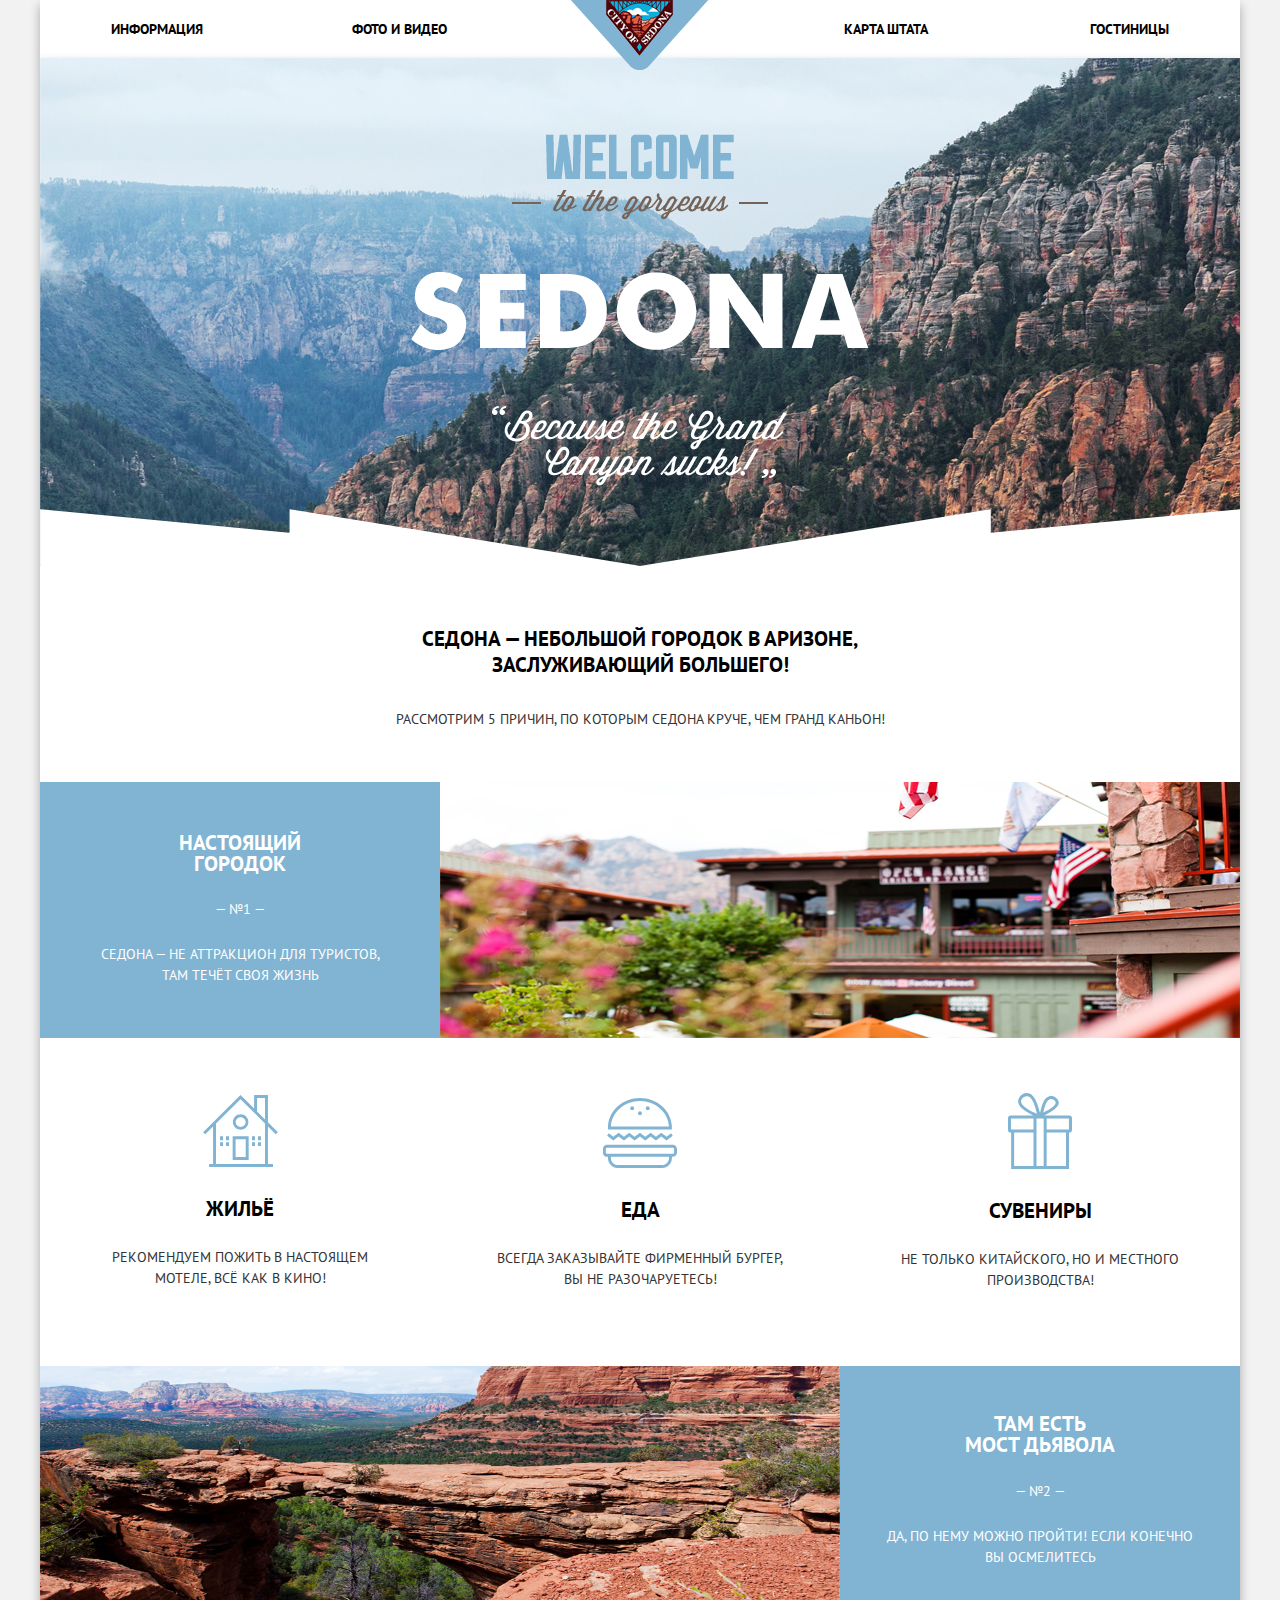
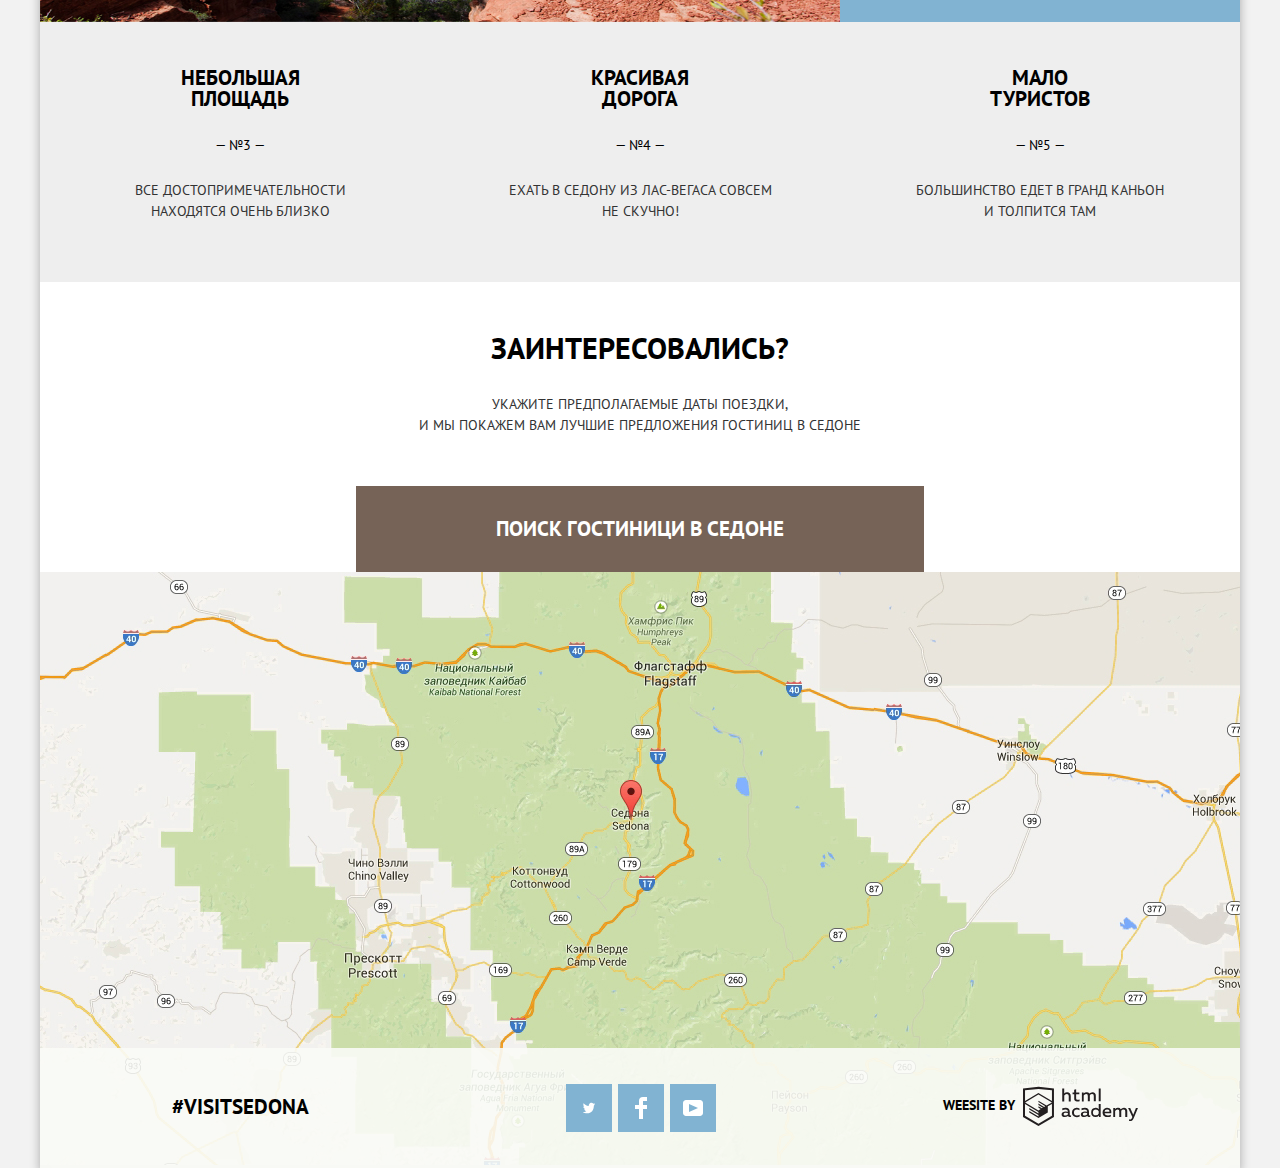
==== index.html @ 48f67fe4 "финал" ====
<!DOCTYPE html>
<html lang="ru">
  <head>
    <meta charset="utf-8">
    <title>HTML Academy: Седона</title>
    <link href="https://fonts.googleapis.com/css?family=PT+Sans:400,700&amp;subset=cyrillic" rel="stylesheet">
    <link href="css/normalize.css" rel="stylesheet">
    <link rel="stylesheet" href="css/style.css">
  </head>
  <body>
    <header class="wrapper">
      <div class="header-logo"><a href="#" aria-label="Sedona"><img src="img/header-logo.png" width="138" height="70" alt="Логотип"></a>
      </div>
      <nav class="main-navigation">
        <ul class="site-navigation">
          <li class="site-navigation-info"><a href="#" aria-label="Информация">Информация</a>
          </li>
          <li class="site-navigation-foto"><a href="#" aria-label="Фото и видео">Фото и видео</a>
          </li>
          <li class="site-navigation-map"><a href="#" aria-label="Карта штата">Карта штата</a>
          </li>
          <li class="site-navigation-hotels"><a href="hotels.html" aria-label="Гостиницы">Гостиницы</a>
           </li> 
        </ul>
      </nav>
    </header>
    <main class="wrapper">
      <div class="caption-main">
        <div class="main-header-logo"> 
          <img src="img/welcom-sedona.png" width="458" height="352" alt="Welcom to the gorgeous Sedona">
        </div>
      </div>
      <div class="advantage-header">
          <div class="advantage-header-title">
            <h1>Седона — небольшой городок в Аризоне,
                заслуживающий большего!</h1>
            <p >Рассмотрим 5 причин, по которым Седона круче, чем гранд каньон!</p>
          </div>
        </div>
     <section class="advantage">
       <h2 class="visually-hidden">Преимущества</h2>
       <ul class="advantage-list">
          <li class="advantage-item">
            <div class="advantage-first-item">
              <h3>Настоящий<br>городок</h3>
                <div class="advantage-number">— №1 —</div>
                <p>Седона — не аттракцион для туристов,<br> там течёт своя жизнь</p>
                </div>
                <div class="advantage-picture">
                <img src="img/city.jpg" width="800" height="401" alt="Городок">
               </div>
           </li>
           <li class="advantage-item">
            <div class="advantage-home">
              <img src="img/icon-1.svg" width="75" height="72" alt="Жильё">
              <h3>Жильё</h3>
              <p>Рекомендуем пожить в настоящем<br> мотеле,
               всё как в кино!</p>
             </div>
            <div class="advantage-food">
              <img src="img/icon-3.svg" width="74" height="70" alt="Еда">
              <h3>Еда</h3>
               <p>Всегда заказывайте фирменный бургер,<br> вы не разочаруетесь!</p>
            </div>
            <div class="advantage-suvinirs">
              <img class="suvinir" src="img/icon-2.svg" width="64" height="76" alt="Сувениры">
              <h3>Сувениры</h3>
              <p>Не только китайского, но и местного<br> производства!</p>
             </div>
          </li>
          <li class="advantage-item">
                <div class="advantage-picture">
                <img src="img/canyon.jpg" width="800" height="400" alt="Kаньон">
               </div>
                <div class="advantage-third-item">
                <h3>Там есть<br> мост дьявола</h3>
                <div class="advantage-number">— №2 — </div><p>Да, по нему можно пройти! Если конечно<br> вы осмелитесь</p>
                </div>
          </li>
          <li class="advantage-item">
               <div class="advantage-fourth-item">
               <h3>Небольшая<br> площадь</h3>
               <div class="advantage-number">— №3 —</div>
              <p>Все достопримечательности<br> находятся очень близко</p>
               </div>
              <div class="advantage-fourth-item">
              <h3>Красивая<br> дорога</h3>
              <div class="advantage-number">— №4 —</div><p>Ехать в Седону из Лас-Вегаса совсем<br> не скучно!</p>
               </div>
               <div class="advantage-fourth-item">
              <h3>Мало<br> туристов</h3>
              <div class="advantage-number">— №5 —</div><p> Большинство едет в гранд каньон<br> и толпится там</p>
              </div>
          </li>
          </ul>
         </section>
          <section class="search">
            <div class="search-title">
              <h2>Заинтересовались?</h2>
              <p>Укажите предполагаемые даты поездки,<br> 
             и мы покажем вам лучшие  предложения гостиниц в седоне</p>
           </div>
           <div class="parent">
          <button type="button" class="btn-search" aria-label="Поиск">Поиск гостиници в седоне</button>
          <div class="search-modal">
            <form class="search-form" action="https://echo.htmlacademy.ru" method="post">
              <div class="search-form-data1">
                <label for="from">Дата заезда:</label>
                 <div class="search-form-row">
                   <input  type="text" id="from" value="24 апреля 2017">
                     <button type="button" class="search-form-calendar" aria-label="Календарь"><svg xmlns="http://www.w3.org/2000/svg" width="21" height="22" viewBox="0 0 21 22"><path d="M19.251 2.025h-2.845V.648c0-.381-.294-.689-.656-.689-.363 0-.656.308-.656.689v1.377h-3.938V.648c0-.381-.294-.689-.655-.689-.363 0-.657.308-.657.689v1.377H5.906V.648c0-.381-.294-.689-.656-.689-.363 0-.657.308-.657.689v1.377H1.75C.784 2.025 0 2.847 0 3.862v16.302C0 21.179.784 22 1.75 22h17.501c.966 0 1.749-.821 1.749-1.836V3.862c0-1.015-.783-1.837-1.749-1.837zm.437 18.139a.448.448 0 0 1-.437.459H1.75a.45.45 0 0 1-.438-.459V3.862a.45.45 0 0 1 .438-.459h2.844v1.378c0 .381.294.689.657.689.362 0 .656-.308.656-.689V3.403h3.938v1.378c0 .381.294.689.657.689.361 0 .655-.308.655-.689V3.403h3.938v1.378c0 .381.293.689.656.689.362 0 .656-.308.656-.689V3.403h2.845c.241 0 .437.206.437.459v16.302z"/><path d="M4.594 8.225h2.625v2.066H4.594zM4.594 11.668h2.625v2.067H4.594zM4.594 15.112h2.625v2.066H4.594zM9.188 15.112h2.625v2.066H9.188zM9.188 11.668h2.625v2.067H9.188zM9.188 8.225h2.625v2.066H9.188zM13.781 15.112h2.625v2.066h-2.625zM13.781 11.668h2.625v2.067h-2.625zM13.781 8.225h2.625v2.066h-2.625z"/></svg>
                     </button>
                   </div>
                 </div>
              <div class="search-form-data2">
                <label class="search-form-label" for="to">Дата выезда:</label>
                  <div class="search-form-row">
                    <input  type="text" id="to" value="4 июля 2017">
                      <button type="button" class="search-form-calendar" aria-label="Календарь"><svg xmlns="http://www.w3.org/2000/svg" width="21" height="22" viewBox="0 0 21 22"><path d="M19.251 2.025h-2.845V.648c0-.381-.294-.689-.656-.689-.363 0-.656.308-.656.689v1.377h-3.938V.648c0-.381-.294-.689-.655-.689-.363 0-.657.308-.657.689v1.377H5.906V.648c0-.381-.294-.689-.656-.689-.363 0-.657.308-.657.689v1.377H1.75C.784 2.025 0 2.847 0 3.862v16.302C0 21.179.784 22 1.75 22h17.501c.966 0 1.749-.821 1.749-1.836V3.862c0-1.015-.783-1.837-1.749-1.837zm.437 18.139a.448.448 0 0 1-.437.459H1.75a.45.45 0 0 1-.438-.459V3.862a.45.45 0 0 1 .438-.459h2.844v1.378c0 .381.294.689.657.689.362 0 .656-.308.656-.689V3.403h3.938v1.378c0 .381.294.689.657.689.361 0 .655-.308.655-.689V3.403h3.938v1.378c0 .381.293.689.656.689.362 0 .656-.308.656-.689V3.403h2.845c.241 0 .437.206.437.459v16.302z"/><path d="M4.594 8.225h2.625v2.066H4.594zM4.594 11.668h2.625v2.067H4.594zM4.594 15.112h2.625v2.066H4.594zM9.188 15.112h2.625v2.066H9.188zM9.188 11.668h2.625v2.067H9.188zM9.188 8.225h2.625v2.066H9.188zM13.781 15.112h2.625v2.066h-2.625zM13.781 11.668h2.625v2.067h-2.625zM13.781 8.225h2.625v2.066h-2.625z"/></svg>
                      </button>
                  </div>
                </div>
                <div class="search-form-number">
                  <p class="number-abults">
                  <label class="search-form-label" for="number1">Взрослые:</label>
                  <button type="button" class="btn-minus" aria-label="Уменьшить количество взрослых"></button>
                  <input class="search-form-field" type="text" id="number1" value="2">
                  <button type="button" class="btn-plus" aria-label="Увеличить количество взрослых"></button>
                </p>
                <p class="number-children">
                <label class="search-form-label" for="number2">Дети:</label>
                <button type="button" class="btn-minus" aria-label="Уменьшить количество детей"></button>
                <input class="search-form-field" type="text" id="number2" value="0">
                <button type="button" class="btn-plus" aria-label="Увеличить количество детей">
                  
                </button>
                </p>
               </div>
             <button class="find-btn" type="submit" aria-label="Найти гостиницы">Найти</button>
           </form>
         </div>
       </div>
      </section>
     <section class="map">
        <img src="img/map.jpg" width="1200" height="593" alt="Карта">
        <iframe src="https://www.google.com/maps/embed?pb=!1m18!1m12!1m3!1d52385.13565775654!2d-111.83015784957495!3d34.854443815260964!2m3!1f0!2f0!3f0!3m2!1i1024!2i768!4f13.1!3m3!1m2!1s0x872da132f942b00d%3A0x5548c523fa6c8efd!2z0KHQtdC00L7QvdCwLCDQkNGA0LjQt9C-0L3QsCA4NjMzNiwg0KHQqNCQ!5e0!3m2!1sru!2sru!4v1530601328470" width="1200" height="593" frameborder="0" style="border:0" allowfullscreen></iframe>
      </section>
    </main>
    <footer class="wrapper">
        <div class="main-footer">
          <h3>#Visitsedona</h3>
        <div class="footer-social">
           <ul>
             <li>
                <a class="social-button" href="#" aria-label="Твитер"><span class="visually-hidden">Твитер</span><svg xmlns="http://www.w3.org/2000/svg" width="12" height="22" xmlns:xlink="http://www.w3.org/1999/xlink" viewBox="0 0 17 15"><path fill="#FFF" d="M10.95.144c1.685-.496 2.984.27 3.577 1.179.673-.231 1.331-.481 2.011-.708a2.345 2.345 0 0 1-.857 1.768c.685.17 1.304-.491 1.304-.491-.169 1-1.006 1.788-1.563 2.024-.231 6.75-3.175 11.217-10.077 11.082h-.446c-.41 0-4.164-.46-4.898-1.887 2.271.196 3.893-.422 4.693-1.177-.96-.3-2.679-.477-2.979-2.95.349.106.564.228 1.19.119C1.705 8.247.374 7.53.448 5.33c.285.328 1.067.536 1.34.472C1.085 5.561-.182 2.442.894.85c1.818 1.854 3.735 3.606 7.152 3.773C8.254 2.33 9.183.793 10.95.144z"/></svg>
               </a>
            </li>
            <li>
               <a class="social-button" href="#" aria-label="Фейсбук"><span class="visually-hidden">Фейсбук</span><svg xmlns="http://www.w3.org/2000/svg" width="12" height="22" viewBox="0 0 12 22"><path fill="#FFF" d="M12 4V0H8a4 4 0 0 0-4 4v4H0v4h4v10h4V12h4V8H8V4h4z"/></svg>
              </a>
            </li>
            <li>
               <a class="social-button" href="#" aria-label="Youtube"><span class="visually-hidden">Youtube</span><svg xmlns="http://www.w3.org/2000/svg" xmlns:xlink="http://www.w3.org/1999/xlink" width="20" height="16" viewBox="0 0 20 16"><path fill="#FFF" d="M17 0H3C1.35 0 0 1.35 0 3v10c0 1.65 1.35 3 3 3h14c1.65 0 3-1.35 3-3V3c0-1.65-1.35-3-3-3zM6.027 11.998V4.002L15.014 8l-8.987 3.998z"/></svg>
               </a>
            </li>
          </ul>
        </div>
        <div class="footer-copyright">
          <b>Weesite by</b>
          <a href="https://htmlacademy.ru/intensive/htmlcss" aria-label="Логотип htmlacademy">
          <svg id="Layer_1" data-name="Layer 1" xmlns="http://www.w3.org/2000/svg" width="115" height="41" viewBox="0 0 108.08 36.85"><title>logo-htmlacademy-small1</title><path d="M44.61,26.88a2,2,0,0,0,.55-0.1v1.33a3.25,3.25,0,0,1-1.18.21,1.67,1.67,0,0,1-1.67-1,4.84,4.84,0,0,1-3.14,1.08c-1.51,0-2.91-.83-2.91-2.55,0-2.13,2-2.79,3.71-2.79a11.08,11.08,0,0,1,2.17.25v-0.3c0-1-.76-1.77-2.19-1.77a7.42,7.42,0,0,0-3,.64v-1.7a10.21,10.21,0,0,1,3.19-.55c2.36,0,3.81,1.12,3.81,3.65v3a0.54,0.54,0,0,0,.49.59h0.17Zm-6.44-1.13A1.35,1.35,0,0,0,39.63,27h0.11a3.39,3.39,0,0,0,2.41-1V24.58a9.72,9.72,0,0,0-1.81-.21c-1,0-2.16.33-2.16,1.38h0Zm12.36-6.11a5,5,0,0,1,2.57.64V22a4.08,4.08,0,0,0-2.3-.7,2.75,2.75,0,1,0,0,5.49,5,5,0,0,0,2.43-.64v1.71a6.27,6.27,0,0,1-2.76.57A4.21,4.21,0,0,1,46,24.51q0-.21,0-0.41a4.32,4.32,0,0,1,4.18-4.46h0.38Zm12.17,7.24a2,2,0,0,0,.55-0.1v1.33a3.25,3.25,0,0,1-1.18.21,1.67,1.67,0,0,1-1.67-1,4.84,4.84,0,0,1-3.14,1.08c-1.51,0-2.91-.83-2.91-2.55,0-2.13,2-2.79,3.71-2.79a11.08,11.08,0,0,1,2.17.25v-0.3c0-1-.76-1.77-2.19-1.77a7.42,7.42,0,0,0-3,.64v-1.7a10.21,10.21,0,0,1,3.19-.55c2.36,0,3.81,1.12,3.81,3.65v3a0.54,0.54,0,0,0,.49.59h0.17Zm-6.44-1.13A1.35,1.35,0,0,0,57.73,27h0.11a3.39,3.39,0,0,0,2.41-1V24.58a9.72,9.72,0,0,0-1.81-.21c-1.06,0-2.16.33-2.16,1.38h0ZM73,16V28.2H71.35V26.88a3.88,3.88,0,0,1-3.19,1.54,4.4,4.4,0,0,1,0-8.78,3.81,3.81,0,0,1,3,1.3V16H73Zm-4.53,5.22a2.76,2.76,0,1,0,0,5.52A2.86,2.86,0,0,0,71.15,25V23A2.91,2.91,0,0,0,68.49,21.27ZM79,19.64c3.31,0,4.46,2.68,3.92,5.09H76.7c0.21,1.5,1.67,2.11,3.19,2.11a6.11,6.11,0,0,0,2.64-.59v1.6a7.14,7.14,0,0,1-3,.57C77,28.42,74.78,27,74.78,24a4.18,4.18,0,0,1,4-4.39H79Zm0.09,1.54a2.28,2.28,0,0,0-2.44,2.1v0.06H81.3A2,2,0,0,0,79.13,21.18Zm5.73,7V19.87h1.65v1a3.81,3.81,0,0,1,2.78-1.27A2.86,2.86,0,0,1,91.89,21a4.12,4.12,0,0,1,2.91-1.33A3.06,3.06,0,0,1,98,23V28.2h-1.9V23.05a1.59,1.59,0,0,0-1.42-1.75H94.42a2.8,2.8,0,0,0-2.07,1.12V28.2h-1.9V23.05A1.59,1.59,0,0,0,89,21.31H88.8a3,3,0,0,0-2.21,1.29v5.63H84.86Zm21.31-8.33h1.9l-3.91,9.46c-0.9,2.17-2.09,2.86-3.35,2.86a4.76,4.76,0,0,1-1.1-.14V30.46a2.86,2.86,0,0,0,.85.12c0.9,0,1.58-.64,2.07-1.9l0.17-.42-4-8.4h2l2.86,6.29ZM38.73,1.46V6.22a3.81,3.81,0,0,1,2.7-1.14,3.25,3.25,0,0,1,3.44,3.4v5.15H43V8.72a1.81,1.81,0,0,0-1.61-2h-0.3a2.93,2.93,0,0,0-2.32,1.39v5.52h-1.9V1.46h1.9ZM49.94,2.31v3h3V6.91h-3v3.81c0,1.1.5,1.46,1.58,1.46a4.49,4.49,0,0,0,1.69-.33v1.6A6.8,6.8,0,0,1,51,13.8a2.55,2.55,0,0,1-2.86-2.74V6.89H46.58V5.26h1.5V2.74Zm5.4,11.31V5.28H57v1A3.81,3.81,0,0,1,59.77,5a2.86,2.86,0,0,1,2.6,1.33A4.12,4.12,0,0,1,65.28,5,3.06,3.06,0,0,1,68.44,8.4v5.21h-1.9V8.46a1.59,1.59,0,0,0-1.42-1.75H64.89a2.8,2.8,0,0,0-2.07,1.12v5.78h-1.9V8.46A1.59,1.59,0,0,0,59.5,6.71H59.27A3,3,0,0,0,57.06,8v5.63H55.34ZM71.17,1.45H73V13.6H71.17V1.45ZM14.71,0H14.55L0,1.54V28.21l14.55,8.66,14.55-8.66V1.54Zm12.5,27.1L14.55,34.64,1.9,27.12V16.18l12.59,7.5V25L5.86,19.9v1.31l8.68,5.21v1.39L5.87,22.65V24l8.68,5.21,8.75-5.24V18.31L27.2,16V27.12Zm0-12.53-3.48,2-1.6,1L14.51,13v1.31L21,18.23H21l-0.14.09-1,.54-5.37-3.2V17l4.24,2.52-1,.67-3.2-1.9v1.31l2.1,1.24L14.5,22.1,2,14.65,14.51,7.11Zm0-1.32L14.49,5.76,1.91,13.25v-10L14.56,1.92,27.21,3.25v10h0Z" transform="translate(0 -0.02)" /></svg></a>
        </div>
      </div>
     </footer>
   <script src="js/script.js"></script>
  </body>
</html>
---- css/style.css ----
html {
  box-sizing: border-box; 
}

body {
   

	margin: 0;
	padding: 0;
    font-family: "PT Sans", Arial, sans-serif;
	text-transform: uppercase;
	font-size: 14px;
    background-color: #f2f2f2;
	background-position: top center;
    background-repeat: no-repeat;
    position: relative;
    
	
}

.inner-page {
    margin: 0;
	padding: 0;
    font-family: "PT Sans", Arial, sans-serif;
	text-transform: uppercase;
	font-size: 14px;
    background-color: #f2f2f2;
	background-position: top center;
    background-repeat: no-repeat;
    position: relative;
}

a {
	text-decoration: none;
}

img {
	max-width: 100%;
	height: auto;
}

.visually-hidden:not(:focus):not(:active),
input[type="checkbox"].visually-hidden,
input[type="radio"].visually-hidden {
  position: absolute;
  width: 1px;
  height: 1px;
  margin: -1px;
  border: 0;
  padding: 0;

  white-space: nowrap;

  clip-path: inset(100%);
  clip: rect(0 0 0 0);
  overflow: hidden;
}

.wrapper {
  width: 1200px;
  margin: 0 auto;
  padding: 0;
  position: relative

    -webkit-box-shadow:0 5px 10px rgba(0, 0, 0, 0.3), 0 0 40px rgba(0, 0, 0, 0.1) inset;
       -moz-box-shadow:0 5px 10px rgba(0, 0, 0, 0.3), 0 0 40px rgba(0, 0, 0, 0.1) inset;
            box-shadow:0 5px 10px rgba(0, 0, 0, 0.3), 0 0 40px rgba(0, 0, 0, 0.1) inset;
}
.effect8:before, .effect8:after
{
    content:"";
    position:absolute;
    z-index:-1;
    -webkit-box-shadow:0 0 20px rgba(0,0,0,0.8);
    -moz-box-shadow:0 0 20px rgba(0,0,0,0.8);
    box-shadow:0 0 20px rgba(0,0,0,0.8);
    top:10px;
    bottom:10px;
    left:0;
    right:0;
    -moz-border-radius:100px / 10px;
    border-radius:100px / 10px;
}
.effect8:after
{
    right:10px;
    left:auto;
    -webkit-transform:skew(8deg) rotate(3deg);
       -moz-transform:skew(8deg) rotate(3deg);
        -ms-transform:skew(8deg) rotate(3deg);
         -o-transform:skew(8deg) rotate(3deg);
            transform:skew(8deg) rotate(3deg);
}
}

.main-navigation{
	width: 100%;
	background-color: #ffffff;
}

.header-logo {
position: absolute;

left: 50%;
width: 138px;
height: 70px;
margin-left: -69px;
z-index: 2;

}

.main-navigation {
	line-height: 26px;
	color: #000000;
	font-weight: 700;
	background-color: #ffffff;
}

.main-navigation-wrapper {
	display: flex;
	justify-content: space-between;
}

.site-navigation {
	margin: 0;
	padding: 0;
	color: #000000;
	list-style: none;
	
	display: flex;
	padding-left: 71px;
	padding-right: 71px;
}
    
.site-navigation-info {
	width: 241px;
	padding-top: 16px;
	padding-bottom: 16px;
}

.site-navigation-foto {
	width: 241px;
	padding-top: 16px;
	padding-bottom: 16px;
	}

.site-navigation-map {
	width: 241px;
	padding-top: 16px;
	padding-bottom: 16px;
	margin-left: 94px;
	text-align: right;
}

.site-navigation-hotels {
	width: 241px;
	padding-top: 16px;
	padding-bottom: 16px;
	text-align: right;
}

.site-navigation a {
	color: #000000;
}

.site-navigation a:hover {
  color: #81b3d2;
  }

.site-navigation a:focus {
  color: #81b3d2;
}


.site-navigation a:active {
       color: #cacaca;
}

.caption {
	background-color: #000000;
}

.caption-main {
	
	display: flex;
	justify-content: center;
	width: 100%;
	margin:0 auto;
	font-size: 0;
    background-image: url("../img/background-photo.jpg");
	background-position: center;
	background-repeat: no-repeat;
}

.main-header-logo {
	width: 458px;
	height: 352px;
	padding-top: 76px;
	padding-bottom: 80px;
}

.advantage-header {
	background-color: #ffffff;
	text-align: center;
	display: flex;
	justify-content: center;
	margin:0 auto;
	align-items: center;
	margin: 0;
    padding: 0;
}

.advantage-header-title {
	width: 576px;
	margin-top: 60px;
	margin-bottom: 50px;
}

.advantage-header h1 {
	font-size: 21px;
	line-height: 26px;
	font-weight: 700;
	color: #000000;
	padding-left: 68px;
	padding-right: 68px;
	padding-bottom: 28px;
	margin: 0;
}

.advantage-header p {
	line-height: 26px;
	color: #333333;
	margin: 0;
}
  
.main {
	width: 100%;
	 position: relative;

}

.advantage-list {
	width: 100%;
	margin: 0;
	padding: 0;
	list-style: none;
	display: flex;
	flex-direction: column;
}

.advantage-list p {
	margin: 0;
}

.advantage-list h3 {
	margin: 0;
}

.advantage-item {
	display: flex;
	
}

.advantage-first-item {
    background-color: #81b3d2;
	color: #ffffff;
    text-align: center;
	width: 400px;
}

.advantage-number {
	padding-bottom: 27px;
}

.advantage-first-item h3 {
	font-size: 21px;
	line-height: 21px;
	font-weight: 700;
	margin: 0;
	padding-top: 50px;
    padding-bottom: 27px;
}

.advantage-first-item p {
	line-height: 21px;
	font-weight: 400;
	margin: 0;
}

.advantage-picture {
	width: 800px;
	height: 256px;
}

.advantage-picture img {
	width: 800px;
	height: 256px;
}

.advantage-home img {
	padding-top: 57px;
	padding-bottom: 28px;
}

.advantage-home {
    background-color: #ffffff;
	text-align: center;
	width: 400px;
	
}	

.advantage-home h3 {
	font-size: 21px;
	line-height: 21px;
	font-weight: 700;
	color: #000000;
	margin: 0;
	padding-bottom: 28px;
}

.advantage-home p {
	line-height: 21px;
	font-weight: 400;
	color: #333333;
	margin: 0;
	padding-bottom: 75px;
}

.advantage-food img {
	padding-top: 60px;
	padding-bottom: 28px;
}

.advantage-food {
    background-color: #ffffff;
	text-align: center;
	width: 400px;
	
}	

.advantage-food h3 {
	font-size: 21px;
	line-height: 21px;
	font-weight: 700;
	color: #000000;
	margin: 0;
	padding-bottom: 28px;
}

.advantage-food p {
	line-height: 21px;
	font-weight: 400;
	color: #333333;
	margin: 0;
	padding-bottom: 75px;
}

.advantage-suvinirs img {
	padding-top: 55px;
	padding-bottom: 28px;
}

.advantage-suvinirs {
    background-color: #ffffff;
	text-align: center;
	width: 400px;
	
}	

.advantage-suvinirs h3 {
	font-size: 21px;
	line-height: 21px;
	font-weight: 700;
	color: #000000;
	margin: 0;
	padding-bottom: 28px;
}

.advantage-suvinirs p {
	line-height: 21px;
	font-weight: 400;
	color: #333333;
	margin: 0;
	padding-bottom: 75px;
}

.advantage-third-item {
	background-color: #81b3d2;
	color: #ffffff;
	text-align: center;
	width: 400px;
}

.advantage-third-item h3 {
	font-size: 21px;
	line-height: 21px;
	font-weight: 700;
	margin: 0;
    padding-top: 47px;
    padding-bottom: 28px;
}

.advantage-third-item p {
	line-height: 21px;
	font-weight: 400;
	margin: 0;
}

.advantage-fourth-item {
	background-color: #eeeeee;
	text-align: center;
	width: 400px;
}

.advantage-fourth-item h3 {
	font-size: 21px;
	line-height: 21px;
	font-weight: 700;
	color: #000000;
	margin: 0;
	padding-top: 45px;
	padding-bottom: 28px; 
}

.advantage-fourth-item p {
	line-height: 21px;
	font-weight: 400;
	color: #333333;
	margin: 0;
	padding-bottom: 60px;
}

.search {
	display: flex;
	flex-direction: column;
	align-items: center;
    background-color: #ffffff;
    text-align: center;

}

.search-title {
	width: 560px;
}
.search h2 {
	font-size: 30px;
	line-height: 36px;
	font-weight: 700;
	color: #000000;
	padding-top: 48px;
	padding-bottom: 28px;
	margin: 0; 
}

.search p {
	line-height: 21px;
	font-weight: 400;
	color: #333333;
	padding-bottom: 50px;
	margin: 0;
}


.btn-search {
	font: inherit;
	background-color: #766357;
	border: none;
	position: relative;
	vertical-align: middle;
	text-transform: uppercase;
	font-size: 21px;
	line-height: 26px;
	font-weight: 700;
    color: #ffffff;
    width: 568px;
    height: 86px;
}

.btn-search:hover,
.btn-search:focus {
	background-color: #604e43;
}

.btn-search:active {
	background-color: #503e33;
}

.search-modal {
	background-color: #ffffff;
	text-transform: uppercase;
	vertical-align: middle;
	color: #000000;
	font-size: 14px;
	line-height: 26px;
	font-weight: 700;
	width: 568px;
     position: absolute;
    display: none;
	z-index: 3;

}


 .modal-show {
    	display: block;
    	animation: bounce 0.6s;
    }

    
.modal-error {
  animation: shake 0.6s;
}

  @keyframes bounce {
  0% {
    transform: translateY(-2000px);
  }

  70% {
    transform: translateY(30px);
  }

  90% {
    transform: translateY(-10px);
  }

  100% {
    transform: translateY(0);
  }
} 

@keyframes shake {
  0%,
  100% {
    transform: translateX(0);
  }

  10%,
  30%,
  50%,
  70%,
  90% {
    transform: translateX(-10px);
  }

  20%,
  40%,
  60%,
  80% {
    transform: translateX(10px);
  }
}


.search-form {
	display: flex;
	flex-direction: column;
	padding-left: 55px;
	padding-right: 55px;
	padding-top: 45px;
	padding-bottom: 50px;
}


.search-modal p {
     margin: 0;
}

.search-form-data1 {
	display: flex;
	justify-content: space-between;
	margin-bottom: 29px;

}

.search-form-data1 p {
	
	margin: 0;
	
}

.search-form-data1 label {
	padding-top: 12px;
}
.search-form-data2 p {
	padding-top: 10px;
	margin: 0;

}

.search-form-data2 {
	display: flex;
	justify-content: space-between;
	 margin-bottom: 26px;
}

.search-form-data2 label {
	padding-top: 12px;
}

.search-form-row {
	
	width: 345px;
    border: 2px solid #f2f2f2; 
    background-color: #f2f2f2;
}

.search-form-row input  {
	box-sizing: border-box;
    border: none; 
    outline: none;
    -webkit-appearance: none; 
    width: 300px;
    vertical-align: middle;

	background-color: #f2f2f2;
	border: 2px solid #f2f2f2;
	vertical-align: middle;
	text-transform: uppercase;
	font-size: 14px;
	line-height: 26px;
	font-weight: 700;
    color: #000000;
    padding: 0;
   margin: 0;
   padding-left: 12px;
   padding-bottom: 6px;
   }

   .search-form-row button {
      border: none;
      box-sizing: border-box;
}


.search-form-field {
	background-color: #f2f2f2;
	border: 2px solid #f2f2f2;
	vertical-align: middle;
	text-transform: uppercase;
	font-size: 14px;
	line-height: 26px;
	font-weight: 700;
    color: #000000;
    width: 38px;
    height: 38px;
    padding: 0;
    margin: 0;
    box-sizing: border-box;
}

.search-form-number {
    display: flex;
	justify-content: space-between;
}

.search-form-number label {
	font-size: 14px;
	line-height: 26px;
	font-weight: 700;
}

.number-abults {
	display: flex;
    align-items: center;
	width: 228px;

}
.number-abults label {
	display: block;
   padding-right: 37px; 
}

.number-children {
	display: flex;
	align-items: center;
}

.number-children label{
	display: block;
    padding-right: 25px;
}

.number-abults input,
.number-children input {
	box-sizing: border-box;
   text-align: center;
}

.search-form-calendar {
	margin-top: 5px;
	background-color: #f2f2f2;
}

.search-form-field:hover,
.search-form-field:focus {
	background-color: #f2f2f2;
}

.search-form-field:active {
	background-color: #ffffff;
}

.search-form-row svg {
    fill: #cacaca;
}


.search-form-row svg:hover,
.search-form-row svg:focus {
	fill: #000000;
}

.search-form-row svg:active {
	fill: #81b3d2;
}


.search-form-row input:hover,
.search-form-row input:focus {
 background-color: #ebebeb;
}

.search-form-row input:active {
	background-color: #ffffff;
}

.search-form-number input:hover,
.search-form-number input:focus {
    background-color: #ebebeb;
}

.search-form-number input:active {
    background-color: #ffffff;
}


.btn-minus {
	background-image: url("../img/minus.png");
	width: 38px;
	height: 38px;
	background-color: #f2f2f2; 
	background-repeat: no-repeat;
	background-position: center;
	border: none;
}

.btn-minus:hover,
.btn-minus:focus {
	background-image: url("../img/minus-black.png");
}

.btn-minus:active {
	background-image: url("../img/minus-blue.png");
}

.btn-plus {
	background-image: url("../img/plus.png");
	background-color: #f2f2f2;
	width: 38px;
	height: 38px;
	background-repeat: no-repeat;
	background-position: center;
	border: none;
}

.btn-plus:hover,
.btn-plus:focus {
	background-image: url("../img/plus-black.png");
}

.btn-plus:active {
	background-image: url("../img/plus-blue.png");
}

.find-btn {
	background-color: #81b3d2;
	font-size: 21px;
	line-height: 26px;
	
	vertical-align: middle;
	text-transform: uppercase;
	border: none;
	color: #ffffff;
	width: 458px;
	padding-top: 15px;
	padding-bottom: 19px;
}

.find-btn:hover,
.find-btn:focus {
    background-color: #669ec0;
}

.find-btn:active {
	background-color: #5496bd;
}


.map {
	width: 100%;
	position: relative;
}

.map iframe {
   position: absolute;
   top: 0;
   left: 0;
   z-index: 2;
}




.main-footer {
	width: 1200px;
	margin: 0 auto;
    padding: 0;
    min-height: 120px;
	background-color: rgba(249,251,246,0.9);
    position: absolute;
    z-index: 4;
    bottom: 0;
    display: flex;
}

.main-footer h3 {
	font-size: 21px;
	line-height: 26px;
	font-weight: 700;
	color: #000000;
	
	margin: 0;
	padding-left: 132px;
	padding-right: 132px;
	padding-top: 46px;
}

.footer-social {
     width: 400px;
     display: flex;
     justify-content: center;

}

.footer-social ul {
	display: flex;
    flex-wrap: wrap;
    justify-content: space-between;
    width: 150px;
    margin: 0;
    padding: 0;
    list-style: none;
    padding-top: 36px; 
}

.social-button {
    background-color: #81b3d2;
    display: flex;
    align-items: center;
    justify-content: center;
    width: 46px;
    height: 48px;

}

.social-button:hover,
.social-button:focus {
	background-color: #669ec0;
}

.social-button:active {
	background-color: #5496bd;
}

.footer-copyright {
	width: 400px;
	display: flex;
	justify-content: center;
 }
 .footer-copyright b {
 		padding-top: 49px;
 		padding-right: 8px;
 }


.footer-copyright svg{
	width: 115px;
	height: 41px;
	fill: #231f20;
	padding-top: 38px;
	

}

.footer-copyright svg:hover,
.footer-copyright svg:focus {
	fill: #81b3d2
}

.footer-copyright svg:active {
    fill: #bdbbbc;
}

.filters {
	width: 100%;
	margin: 0 auto;
	color: #ffffff;
	min-height: 216px;
	background-image: url("../img/filter background.jpg");
	background-repeat: no-repeat;
}

.filter {
	display: flex;
	padding-top: 28px;
	padding-right: 73px;
	padding-left: 73px;


}
.filter fieldset {
	border: none;
	padding: 0;
	margin: 0;
}

.filter-block {
	width: 255px;
}

.filters ul {
	padding: 0;
	margin: 0;
	list-style: none;
}

.filter legend {
  margin-bottom: 28px;
  font-size: 16px;
  line-height: 21px;
  font-weight: 700;
 
}

.filter-option {
	margin-bottom: 28px;
}


.filter-checkbox {
	position: relative;
	padding-left: 40px;
    cursor: pointer;
}

.filter-checkbox input[type="checkbox"] + .checkbox-indicator {
  position: absolute;
  top: 0;
  left: 0;

  width: 30px;
  height: 30px;

  background-image: url(../img/checkbox-off.svg);
  background-repeat: no-repeat;
}

.filter-checkbox input[type="checkbox"]:checked + .checkbox-indicator {
	top: 0;
  left: 0;

  width: 30px;
  height: 30px;

  background-image: url(../img/checkbox-on.svg);
  background-repeat: no-repeat;

}

.filter-checkbox input:checked:disabled + .checkbox-indicator {
  top: 0;
  left: 0;

  width: 30px;
  height: 30px;
  background-image: url("../img/checkbox-block.svg")

}


.filter-checkbox input:disabled + .checkbox-indicator {
  top: 0;
  left: 0;

  width: 30px;
  height: 30px;
  background-image: url("../img/checkbox-block2.svg")

}

.filter-range {
  width: 330px;
  color: #ffffff;
  text-transform: uppercase;
  padding-left: 237px; 
}

.filter-range-title {
  margin-bottom: 9px;

  font-weight: 600;
  font-size: 16px;
  line-height: 21px;
}

.price-controls {
  position: relative;
  
  height: 36px;
  margin-bottom: 20px;

  font-size: 0;

  border: 2px solid #ffffff;
  border-radius: 2px;
}

.price-controls::after {
  content: "";
  position: absolute;
  top: 50%;
  left: 50%;

  width: 2px;
  height: 22px;

  background: #ffffff;
  transform: translate(-50%, -50%);
}

.price-controls label {
  display: inline-block;

  font-size: 14px;
  line-height: 38px;
  vertical-align: top;

  cursor: pointer;
}

.price-controls .min-price,
.price-controls .max-price {
  width: 90px;
  padding-left: 65px;
}

.price-controls input {
  width: 50px;
  margin: 0;

  color: inherit;
  font: inherit;

  background: none;
  border: none;
}

.range-controls {
  position: relative;

  margin-bottom: 32px;
}

.range-controls .scale {
  height: 2px;

  background: rgba(255, 255, 255, 0.3);
}

.range-controls .bar {
  width: 80%;
  height: 2px;

  background: #ffffff;
}

.range-toggle {
  position: absolute;
  top: -9px;

  width: 4px;
  height: 4px;

  background: #ababab;
  border: 8px solid #ffffff;
  border-radius: 50%;
  box-shadow: 0 2px 1px 0 rgba(0, 1, 1, 0.2);
  cursor: pointer;
}

.range-toggle:hover {
  background: #1c4f80;
}

.range-toggle-min {
  left: 0;
}

.range-toggle-max {
  left: 80%;
}

.range-toggle:focus {
   background: #aeaeae
}


.btn-transparent {
  display: block;
  margin: 0 auto;
  padding: 6px 35px;

  font-size: 14px;
  line-height: 20px;
  color: #ffffff;
  text-transform: uppercase;

  background: transparent;
  border: 2px solid #ffffff;
  border-radius: 2px;
  cursor: pointer;
}

.btn-transparent:hover {
  color: #000000;

  background: #ffffff;
}



.btn-transparent {
	color: #ffffff;
	border: 2px solid #ffffff;
	text-transform: uppercase;
}


.catalog {
	width: 100%;
	background-color: #fefefe;
}

.sorting {
	display: flex;
	padding: 0;
	margin: 0;
	list-style: none;
	padding-left: 71px;
	padding-right: 73px;
	padding-top: 29px;
	padding-bottom: 29px;
	align-items: center;
	border-bottom: 1px solid #e5e5e5
}


.sorting-title {
	font-size: 21px;
	line-height: 26px;
	font-weight: 700;
	color: #000000;
}
.sorting-found {
	font-size: 12px;
	line-height: 18px;
	color: #000000;
	padding-left: 42px; 
}

.sorting-price a {
	padding-left: 40px;
	font-size: 12px;
	line-height: 18px;
	color: #81b3d2;
}

.sorting-item a {
	padding-left: 34px;
	font-size: 12px;
	line-height: 18px;
	color: #cacaca;
}

.icon-dir-up {
	padding-left: 500px;
}

.icon-dir-up svg {
	fill: #cacaca;
}


.icon-dir-down {
	padding-left: 12px;
}


.catalog-list {
	padding: 0;
	margin: 0;
	list-style: none;
	display: flex;
	flex-direction: column;
}



.catalog-item {
	display: flex;
	padding-right: 72px;
	padding-left: 72px;
	padding-top: 30px;
	border-bottom: 1px solid #e5e5e5;

}

.catalog-item img {
	width: 135px;
	height: 90px;
	margin-bottom: 31px;
}

.catalog-item h2 {
	margin: 0;
	padding: 0;
	margin-bottom: 9px;
	cursor: pointer;
}

.catalog-item p {
	margin: 0;
	margin-bottom: 14px;
}

.catalog-item span {
	margin: 0;
}

.catalog-block-1 {
	padding-left: 37px;
}

.catalog-block-2 {
	padding-left: 65px;
}

.catalog-block-3 {
	padding-left: 23px;
}

.button-info {
	width: 110px;
	padding-left: 16px;
	padding-right: 16px;
	padding-top: 6px;
	padding-bottom: 6px;
	margin-bottom: 31px;
}

.button-booking {
	width: 142px;
	padding-left: 16px;
	padding-right: 16px;
	padding-top: 6px;
	padding-bottom: 6px;
	margin-left: 6px;
	margin-bottom: 31px;
}

.catalog-block {
	width: 362px;
	display: flex;
	flex-direction: column;
	padding-right: 150px;
	margin-left: 30px;
}

.catalog-block-right {
	width: 241px;
	margin-left: 200px;
	display: flex;
	flex-direction: column;
    align-items: flex-end;
	text-align: right;
}

.catalog-block-right p {
    width: 111px;
	padding-right: 12px;
	
	background-color: #f2f2f2; 
}

.stars img {
	width: 18px;
	height: 17px;
	margin-bottom: 48px;
}

.stars p {
	margin: 0;
}

.sorting-item a{
	text-decoration: dotted underline;
	color
}

.sorting-item a:hover,
.sorting-item a:focus {
	color: #81b3d2;

}

.sorting-item a:active {
	color: #000000;
	text-decoration: none;
}

.catalog-item h2 {
	font-size: 21px;
	line-height: 26px;
	font-weight: 700;
	color: #000000;
}

.catalog-item h2:hover,
.catalog-item h2:focus {
	color: #81b3d2;
}

.catalog-item h2:active {
	color: #cacaca;
}
.catalog-item p {
	color: #333333;
}

.icon-dir-up path:hover,
.icon-dir-up path:focus {
    fill: #231f20; 
}

.icon-dir-down path:hover,
.icon-dir-down path:focus {
    fill: #231f20; 
}

.icon-dir-up path:active {
	fill: #81b3d2;
}

.icon-dir-down path:active {
	fill: #81b3d2;
}

.button-info {
    font-size: 14px;
    line-height: 21px;
    font-weight: 700;
    color: #ffffff;

    background-color: #81b3d2;
}

.button-info:hover,
.button-info:focus {
	background-color: #669ec0; 
}

.button-info:active {
	background-color: #5496bd;
	color: rgba(253,253,253,0.3);
}

.button-booking {
	font-size: 14px;
    line-height: 21px;
    font-weight: 700;
    color: #ffffff;

    background-color: #766357;
}

.button-booking:hover,
.button-booking:focus {
	background-color: #604e43;
}

.button-booking:active {
	background-color: #503e33;
	color: rgba(253,253,253,0.3);
}


.main-footer-inner {
	width: 100%
    min-height: 120px;
	background-color: #fefefe;
     display: flex;
 }

 .main-footer-inner h3 {
	font-size: 21px;
	line-height: 26px;
	font-weight: 700;
	color: #000000;
	
	margin: 0;
	padding-left: 132px;
	padding-right: 132px;
	padding-top: 46px;
}

.site-navigation-hotels .navigation-active {
	color: #766357;
}
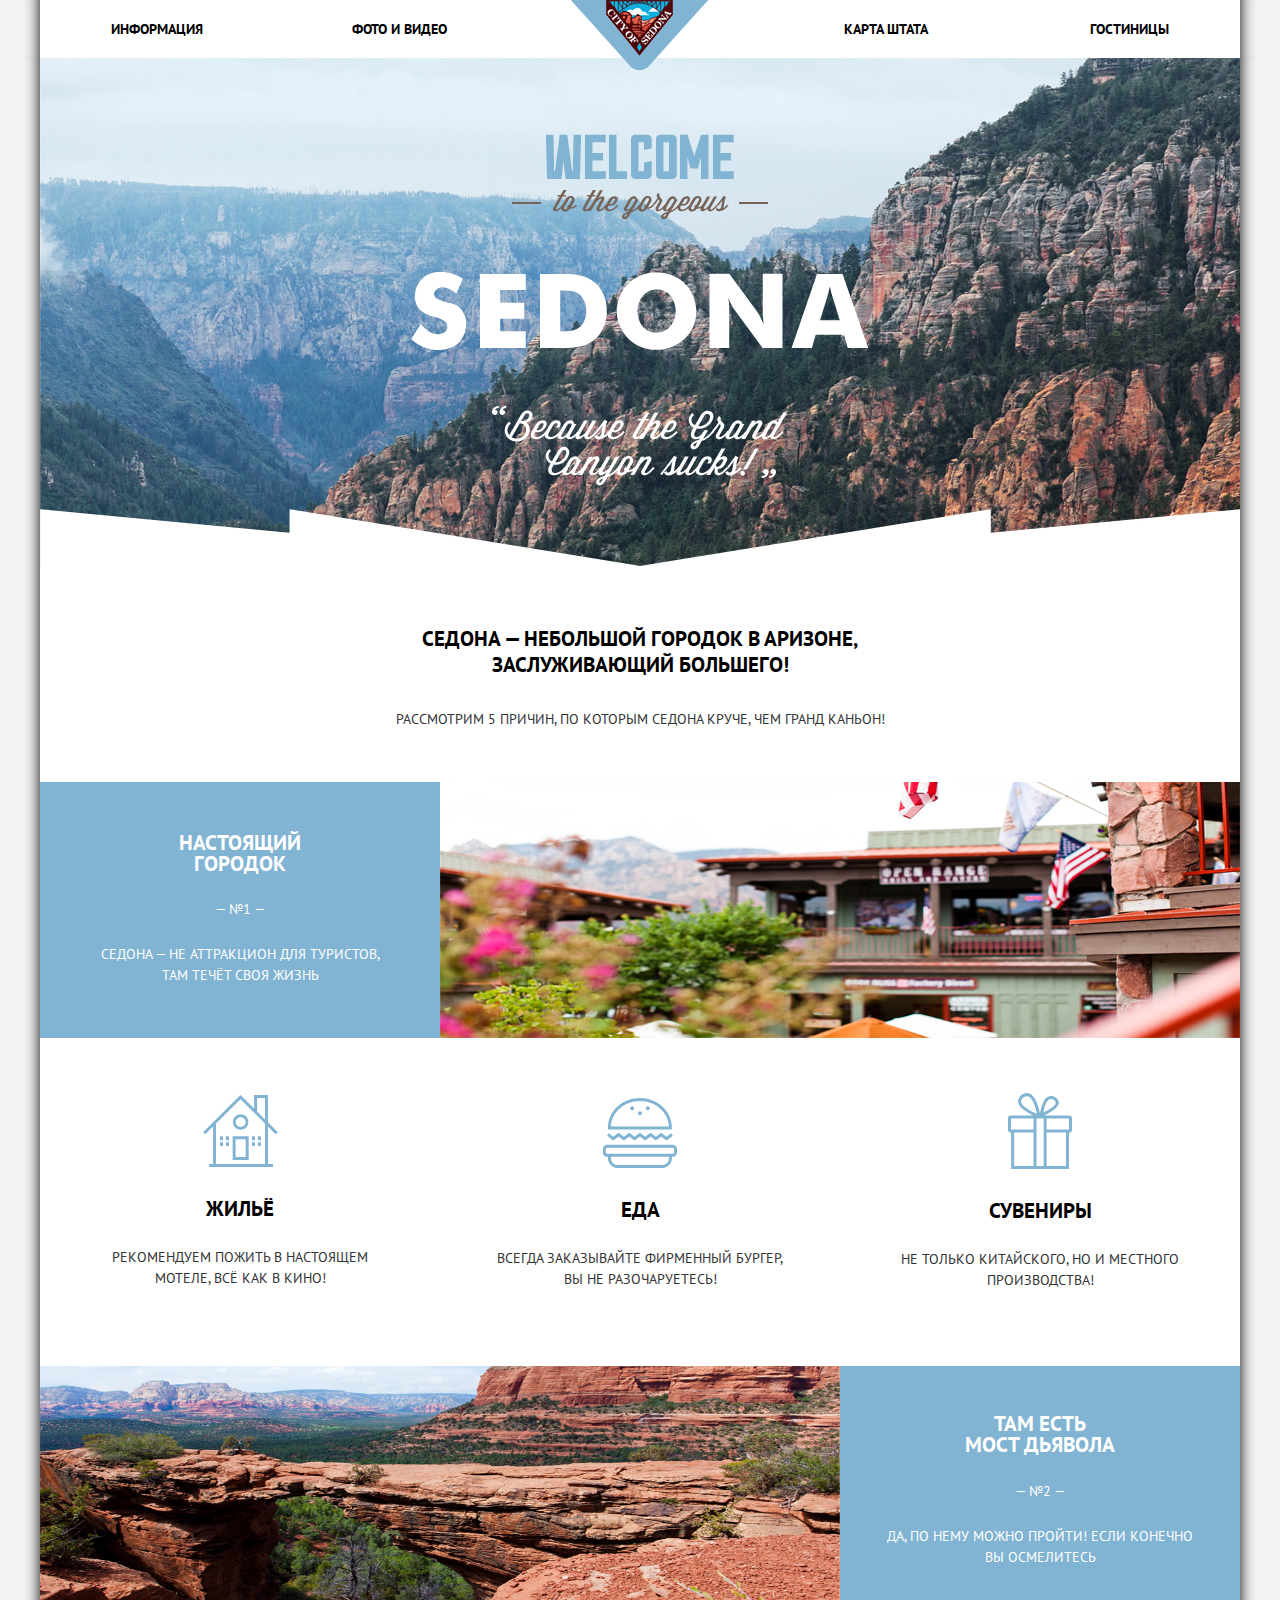
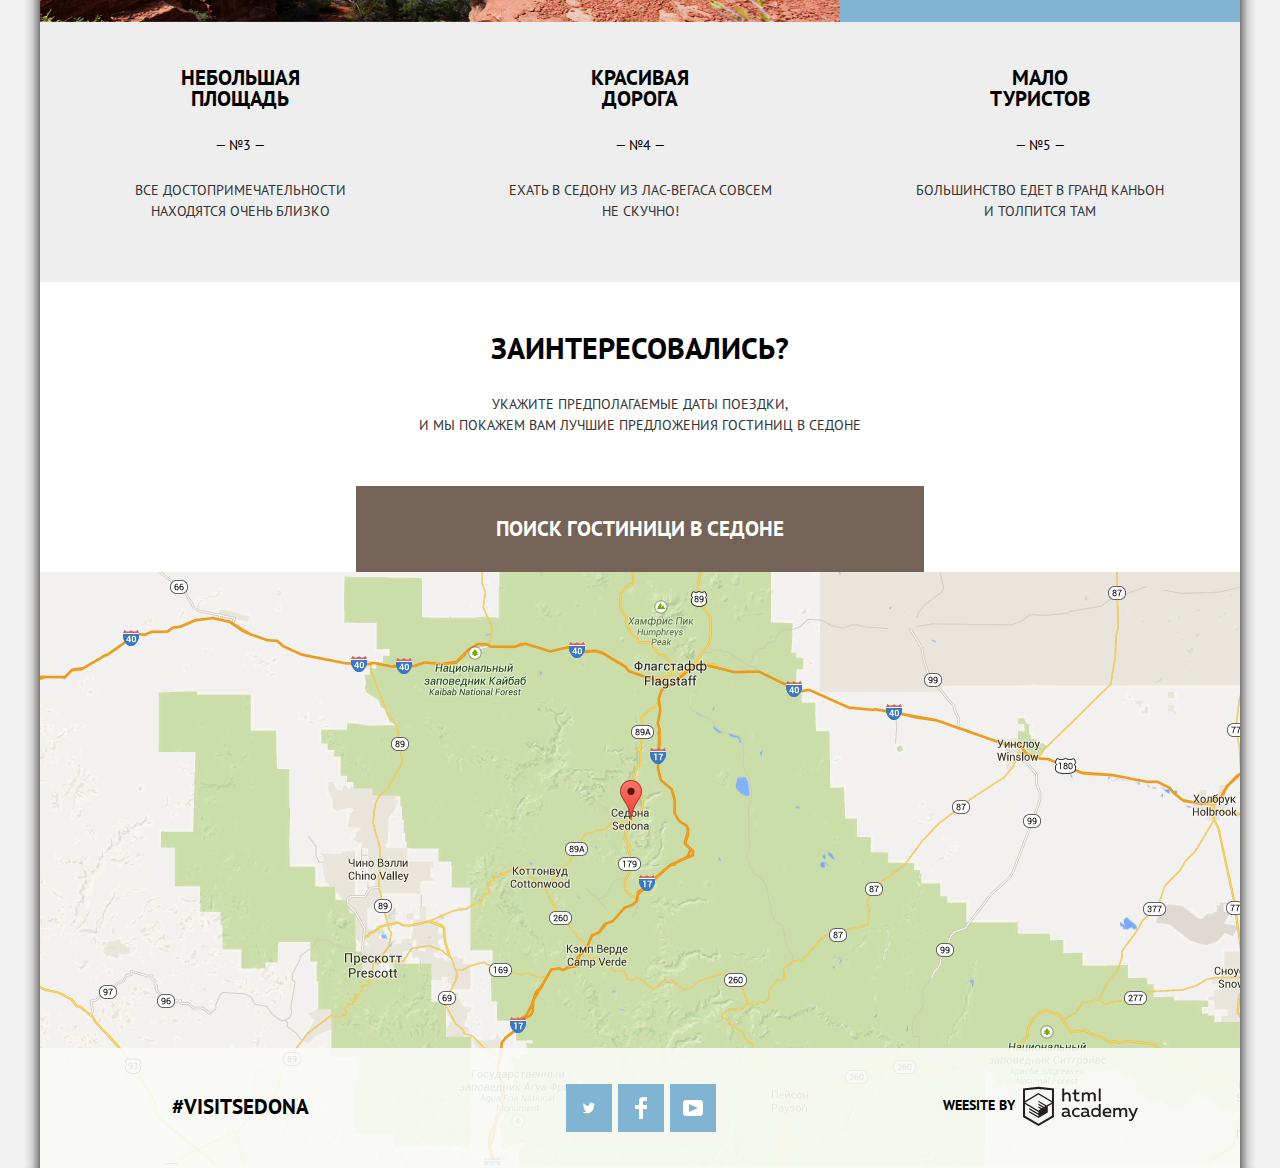
==== commit 25d22234: "05/07/18" ====
--- a/index.html
+++ b/index.html
@@ -5,7 +5,7 @@
     <title>HTML Academy: Седона</title>
     <link href="https://fonts.googleapis.com/css?family=PT+Sans:400,700&amp;subset=cyrillic" rel="stylesheet">
     <link href="css/normalize.css" rel="stylesheet">
-    <link rel="stylesheet" href="css/style.css">
+    <link rel="stylesheet" href="css/style.min.css">
   </head>
   <body>
     <header class="wrapper">
@@ -172,7 +172,7 @@
         </div>
       </div>
      </footer>
-   <script src="js/script.js"></script>
+   <script src="js/scripts.min.js"></script>
   </body>
 </html>   
 
--- a/css/style.min.css
+++ b/css/style.min.css
@@ -0,0 +1 @@
+@-webkit-keyframes bounce{0%{-webkit-transform:translateY(-2000px);transform:translateY(-2000px)}70%{-webkit-transform:translateY(30px);transform:translateY(30px)}90%{-webkit-transform:translateY(-10px);transform:translateY(-10px)}to{-webkit-transform:translateY(0);transform:translateY(0)}}@keyframes bounce{0%{-webkit-transform:translateY(-2000px);transform:translateY(-2000px)}70%{-webkit-transform:translateY(30px);transform:translateY(30px)}90%{-webkit-transform:translateY(-10px);transform:translateY(-10px)}to{-webkit-transform:translateY(0);transform:translateY(0)}}@-webkit-keyframes shake{0%,to{-webkit-transform:translateX(0);transform:translateX(0)}10%,30%,50%,70%,90%{-webkit-transform:translateX(-10px);transform:translateX(-10px)}20%,40%,60%,80%{-webkit-transform:translateX(10px);transform:translateX(10px)}}@keyframes shake{0%,to{-webkit-transform:translateX(0);transform:translateX(0)}10%,30%,50%,70%,90%{-webkit-transform:translateX(-10px);transform:translateX(-10px)}20%,40%,60%,80%{-webkit-transform:translateX(10px);transform:translateX(10px)}}html{-webkit-box-sizing:border-box;box-sizing:border-box}.inner-page,body{margin:0;padding:0;font-family:"PT Sans",Arial,sans-serif;text-transform:uppercase;font-size:14px;background-color:#f2f2f2;background-position:top center;background-repeat:no-repeat;position:relative}a{text-decoration:none}img{max-width:100%;height:auto}.visually-hidden:not(:focus):not(:active),input[type=checkbox].visually-hidden,input[type=radio].visually-hidden{position:absolute;width:1px;height:1px;margin:-1px;border:0;padding:0;white-space:nowrap;-webkit-clip-path:inset(100%);clip-path:inset(100%);clip:rect(0 0 0 0);overflow:hidden}.wrapper{width:1200px;margin:0 auto;padding:0;position:relative;display:block}.wrapper:after,.wrapper:before{content:" ";clear:both;height:100%;position:absolute;top:0;width:15px}.wrapper:before{-webkit-box-shadow:-15px 0 15px -15px #000 inset;box-shadow:-15px 0 15px -15px #000 inset;left:-15px}.wrapper:after{-webkit-box-shadow:15px 0 15px -15px #000 inset;box-shadow:15px 0 15px -15px #000 inset;right:-15px}.main-navigation{width:100%}.header-logo{position:absolute;left:50%;width:138px;height:70px;margin-left:-69px;z-index:2}.main-navigation{line-height:26px;color:#000;font-weight:700;background-color:#fff}.main-navigation-wrapper,.site-navigation{display:-webkit-box;display:-ms-flexbox;display:flex}.main-navigation-wrapper{-webkit-box-pack:justify;-ms-flex-pack:justify;justify-content:space-between}.site-navigation{margin:0;color:#000;list-style:none;padding:0 71px}.site-navigation-foto,.site-navigation-info{width:241px;padding-top:16px;padding-bottom:16px}.site-navigation-map{margin-left:94px}.site-navigation-hotels,.site-navigation-map{width:241px;padding-top:16px;padding-bottom:16px;text-align:right}.site-navigation a{color:#000}.site-navigation a:hover{color:#81b3d2}.site-navigation a:focus{color:#81b3d2}.site-navigation a:active{color:#cacaca}.caption{background-color:#000}.caption-main{display:-webkit-box;display:-ms-flexbox;display:flex;-webkit-box-pack:center;-ms-flex-pack:center;justify-content:center;width:100%;margin:0 auto;font-size:0;background-image:url(../img/background-photo.jpg);background-position:center;background-repeat:no-repeat}.main-header-logo{width:458px;height:352px;padding-top:76px;padding-bottom:80px}.advantage-header{background-color:#fff;text-align:center;display:-webkit-box;display:-ms-flexbox;display:flex;-webkit-box-pack:center;-ms-flex-pack:center;justify-content:center;-webkit-box-align:center;-ms-flex-align:center;align-items:center;margin:0;padding:0}.advantage-header-title{width:576px;margin-top:60px;margin-bottom:50px}.advantage-header h1{font-size:21px;line-height:26px;font-weight:700;color:#000;padding-left:68px;padding-right:68px;padding-bottom:28px;margin:0}.advantage-header p{line-height:26px;color:#333;margin:0}.main{width:100%;position:relative}.advantage-list{width:100%;margin:0;padding:0;list-style:none;-webkit-box-orient:vertical;-webkit-box-direction:normal;-ms-flex-direction:column;flex-direction:column}.advantage-list h3,.advantage-list p{margin:0}.advantage-item,.advantage-list{display:-webkit-box;display:-ms-flexbox;display:flex}.advantage-first-item{background-color:#81b3d2;color:#fff;text-align:center;width:400px}.advantage-number{padding-bottom:27px}.advantage-first-item h3{font-size:21px;line-height:21px;font-weight:700;margin:0;padding-top:50px;padding-bottom:27px}.advantage-first-item p{line-height:21px;font-weight:400;margin:0}.advantage-picture,.advantage-picture img{width:800px;height:256px}.advantage-home img{padding-top:57px;padding-bottom:28px}.advantage-food,.advantage-home,.advantage-suvinirs,.advantage-third-item{background-color:#fff;text-align:center;width:400px}.advantage-food h3,.advantage-home h3,.advantage-suvinirs h3{font-size:21px;line-height:21px;font-weight:700;color:#000;margin:0;padding-bottom:28px}.advantage-food p,.advantage-home p,.advantage-suvinirs p{line-height:21px;font-weight:400;color:#333;margin:0;padding-bottom:75px}.advantage-food img{padding-top:60px;padding-bottom:28px}.advantage-suvinirs img{padding-top:55px;padding-bottom:28px}.advantage-third-item{background-color:#81b3d2;color:#fff}.advantage-fourth-item h3,.advantage-third-item h3,.search h2{font-size:21px;line-height:21px;font-weight:700;margin:0;padding-top:47px;padding-bottom:28px}.advantage-fourth-item p,.advantage-third-item p,.search p{line-height:21px;font-weight:400;margin:0}.advantage-fourth-item{background-color:#eee;text-align:center;width:400px}.advantage-fourth-item h3,.search h2{color:#000;padding-top:45px}.advantage-fourth-item p,.search p{color:#333;padding-bottom:60px}.search{display:-webkit-box;display:-ms-flexbox;display:flex;-webkit-box-orient:vertical;-webkit-box-direction:normal;-ms-flex-direction:column;flex-direction:column;-webkit-box-align:center;-ms-flex-align:center;align-items:center;background-color:#fff;text-align:center}.search-title{width:560px}.search h2{font-size:30px;line-height:36px;padding-top:48px}.search p{padding-bottom:50px}.btn-search{font:inherit;background-color:#766357;border:0;position:relative;vertical-align:middle;text-transform:uppercase;font-size:21px;line-height:26px;font-weight:700;color:#fff;width:568px;height:86px}.btn-search:focus,.btn-search:hover{background-color:#604e43}.btn-search:active{background-color:#503e33}.search-modal{background-color:#fff;text-transform:uppercase;vertical-align:middle;color:#000;font-size:14px;line-height:26px;font-weight:700;width:568px;position:absolute;display:none;z-index:3}.modal-show{display:block;-webkit-animation:bounce .6s;animation:bounce .6s}.modal-error{-webkit-animation:shake .6s;animation:shake .6s}.search-form,.search-form-data1,.search-form-data2{display:-webkit-box;display:-ms-flexbox;display:flex}.search-form{-webkit-box-orient:vertical;-webkit-box-direction:normal;-ms-flex-direction:column;flex-direction:column;padding:45px 55px 50px}.catalog-item span,.search-form-data1 p,.search-modal p{margin:0}.search-form-data1,.search-form-data2{-webkit-box-pack:justify;-ms-flex-pack:justify;justify-content:space-between;margin-bottom:29px}.search-form-data1 label,.search-form-data2 label{padding-top:12px}.search-form-data2 p{padding-top:10px;margin:0}.search-form-data2{margin-bottom:26px}.search-form-row{width:345px;border:2px solid #f2f2f2;background-color:#f2f2f2}.search-form-field,.search-form-row input{background-color:#f2f2f2;vertical-align:middle;text-transform:uppercase;color:#000;margin:0}.search-form-row input{-webkit-box-sizing:border-box;box-sizing:border-box;outline:0;-webkit-appearance:none;width:300px;padding:0 0 6px 12px}.search-form-field,.search-form-row button{border:0;-webkit-box-sizing:border-box;box-sizing:border-box}.search-form-field{border:2px solid #f2f2f2;font-size:14px;line-height:26px;font-weight:700;width:38px;height:38px;padding:0}.search-form-number{display:-webkit-box;display:-ms-flexbox;display:flex;-webkit-box-pack:justify;-ms-flex-pack:justify;justify-content:space-between}.search-form-number label,.search-form-row input{font-size:14px;line-height:26px;font-weight:700}.number-abults{width:228px}.number-abults label{display:block;padding-right:37px}.number-abults,.number-children{display:-webkit-box;display:-ms-flexbox;display:flex;-webkit-box-align:center;-ms-flex-align:center;align-items:center}.number-children label{display:block;padding-right:25px}.number-abults input,.number-children input{-webkit-box-sizing:border-box;box-sizing:border-box;text-align:center}.search-form-calendar{margin-top:5px;background-color:#f2f2f2}.search-form-field:focus,.search-form-field:hover{background-color:#f2f2f2}.search-form-field:active{background-color:#fff}.search-form-row svg{fill:#cacaca}.search-form-row:focus,.search-form-row:focus .search-form-calendar,.search-form-row:focus input,.search-form-row:hover,.search-form-row:hover .search-form-calendar,.search-form-row:hover input{background-color:#ebebeb}.search-form-row:active,.search-form-row:active .search-form-calendar,.search-form-row:active input{background-color:#fff}.search-form-row svg:focus,.search-form-row svg:hover{fill:#000}.search-form-row svg:active{fill:#81b3d2}.search-form-row input{border:0}.search-form-row input:focus,.search-form-row input:hover{background-color:#ebebeb}.search-form-row input:active{background-color:#fff}.search-form-number input:focus,.search-form-number input:hover{background-color:#ebebeb}.search-form-number input:active{background-color:#fff}.btn-minus{background-image:url(../img/minus.png);width:38px;height:38px;background-color:#f2f2f2;background-repeat:no-repeat;background-position:center;border:0}.btn-minus:focus,.btn-minus:hover{background-image:url(../img/minus-black.png)}.btn-minus:active{background-image:url(../img/minus-blue.png)}.btn-plus{background-image:url(../img/plus.png);background-color:#f2f2f2;width:38px;height:38px;background-repeat:no-repeat;background-position:center;border:0}.btn-plus:focus,.btn-plus:hover{background-image:url(../img/plus-black.png)}.btn-plus:active{background-image:url(../img/plus-blue.png)}.find-btn{background-color:#81b3d2;font-size:21px;line-height:26px;vertical-align:middle;text-transform:uppercase;border:0;color:#fff;width:458px;padding-top:15px;padding-bottom:19px}.find-btn:focus,.find-btn:hover{background-color:#669ec0}.find-btn:active{background-color:#5496bd}.map{width:100%;position:relative}.map iframe{position:absolute;top:0;left:0;z-index:2}.main-footer{width:1200px;margin:0 auto;padding:0;min-height:120px;background-color:rgba(249,251,246,.9);position:absolute;z-index:4;bottom:0;display:-webkit-box;display:-ms-flexbox;display:flex}.main-footer h3,.main-footer-inner h3{font-size:21px;line-height:26px;font-weight:700;color:#000;margin:0;padding-left:132px;padding-right:132px;padding-top:46px}.footer-social{width:400px;-webkit-box-pack:center;-ms-flex-pack:center;justify-content:center}.footer-social,.footer-social ul,.social-button{display:-webkit-box;display:-ms-flexbox;display:flex}.footer-social ul{-ms-flex-wrap:wrap;flex-wrap:wrap;margin:0;list-style:none;padding:36px 0 0;-webkit-box-pack:justify;-ms-flex-pack:justify;justify-content:space-between;width:150px}.social-button{background-color:#81b3d2;-webkit-box-align:center;-ms-flex-align:center;align-items:center;-webkit-box-pack:center;-ms-flex-pack:center;justify-content:center;width:46px;height:48px}.social-button:focus,.social-button:hover{background-color:#669ec0}.social-button:active{background-color:#5496bd}.footer-copyright{width:400px;display:-webkit-box;display:-ms-flexbox;display:flex;-webkit-box-pack:center;-ms-flex-pack:center;justify-content:center}.footer-copyright b{padding-top:49px;padding-right:8px}.footer-copyright svg{width:115px;height:41px;fill:#231f20;padding-top:38px}.footer-copyright svg:focus,.footer-copyright svg:hover{fill:#81b3d2}.footer-copyright svg:active{fill:#bdbbbc}.filters{width:100%;margin:0 auto;color:#fff;min-height:216px;background-image:url("../img/filter background.jpg");background-repeat:no-repeat}.filter{display:-webkit-box;display:-ms-flexbox;display:flex;padding-top:28px;padding-left:73px}.filter fieldset{border:0;padding:0;margin:0}.filter-block{width:255px}.filters ul{padding:0;margin:0;list-style:none}.filter legend{font-size:16px;line-height:21px;font-weight:700}.filter legend,.filter-option{margin-bottom:28px}.filter-checkbox{position:relative;padding-left:40px;cursor:pointer}.filter-checkbox input[type=checkbox]+.checkbox-indicator{position:absolute;top:0;left:0;width:30px;height:30px;background-image:url(../img/checkbox-off.svg);background-repeat:no-repeat}.filter-checkbox input[type=checkbox]:checked+.checkbox-indicator{top:0;left:0;width:30px;height:30px;background-image:url(../img/checkbox-on.svg);background-repeat:no-repeat}.filter-checkbox input:checked:disabled+.checkbox-indicator{top:0;left:0;width:30px;height:30px;background-image:url(../img/checkbox-block.svg)}.filter-checkbox input:disabled+.checkbox-indicator{top:0;left:0;width:30px;height:30px;background-image:url(../img/checkbox-block2.svg)}.filter-range{width:330px;color:#fff;text-transform:uppercase;margin-left:223px}.filter-range-title{margin-bottom:9px;font-weight:600;font-size:16px;line-height:21px}.price-controls{position:relative;height:36px;margin-bottom:20px;font-size:0;border:2px solid #fff;border-radius:2px}.price-controls::after{content:"";position:absolute;top:50%;left:50%;width:2px;height:22px;background:#fff;-webkit-transform:translate(-50%,-50%);-ms-transform:translate(-50%,-50%);transform:translate(-50%,-50%)}.price-controls label{display:inline-block;font-size:14px;line-height:26px;vertical-align:top;cursor:pointer}.price-controls .max-price,.price-controls .min-price{width:90px;padding-left:65px}.price-controls input{width:50px;margin:0;color:inherit;font:inherit;background:0 0;border:0}.range-controls{position:relative;margin-bottom:32px}.range-controls .scale{height:2px;background:rgba(255,255,255,.3)}.range-controls .bar{width:80%;height:2px;background:#fff}.range-toggle{position:absolute;top:-9px;width:4px;height:4px;background:#ababab;border:8px solid #fff;border-radius:50%;-webkit-box-shadow:0 2px 1px 0 rgba(0,1,1,.2);box-shadow:0 2px 1px 0 rgba(0,1,1,.2);cursor:pointer}.range-toggle:hover{background:#1c4f80}.range-toggle-min{left:0}.range-toggle-max{left:80%}.btn-transparent{display:block;margin:0 auto;padding:6px 35px;font-size:14px;line-height:20px;color:#fff;text-transform:uppercase;background:0 0;border:2px solid #fff;border-radius:2px;cursor:pointer}.btn-transparent:hover{color:#000;background:#fff}.catalog{width:100%;background-color:#fefefe}.sorting{display:-webkit-box;display:-ms-flexbox;display:flex;margin:0;list-style:none;padding:30px 73px 29px 71px;-webkit-box-align:center;-ms-flex-align:center;align-items:center;border-bottom:1px solid #e5e5e5}.sorting-title{font-size:21px;line-height:26px;font-weight:700;color:#000;margin:0}.sorting-found,.sorting-price a{font-size:12px;line-height:18px;color:#000;padding-left:48px}.sorting-price a{padding-left:40px;color:#81b3d2}.sorting-item a{margin-left:34px;font-size:12px;line-height:18px;color:#cacaca;border-bottom:dotted}.catalog-item h2:focus,.catalog-item h2:hover,.sorting-item a:focus,.sorting-item a:hover{color:#81b3d2}.sorting-item a:active{color:#000;text-decoration:none}.icon-dir-up{padding-left:500px}.icon-dir-up svg{fill:#cacaca}.icon-dir-down{padding-left:12px}.catalog-item,.catalog-list{display:-webkit-box;display:-ms-flexbox;display:flex}.catalog-list{padding:0;margin:0;list-style:none;-webkit-box-orient:vertical;-webkit-box-direction:normal;-ms-flex-direction:column;flex-direction:column}.catalog-item{padding-right:72px;padding-left:72px;padding-top:30px;border-bottom:1px solid #e5e5e5}.catalog-item img{width:135px;height:90px;margin-bottom:31px}.catalog-item h2{padding:0;margin:0 0 9px;cursor:pointer;font-size:21px;line-height:26px;font-weight:700;color:#000}.catalog-item p{margin:0 0 14px}.catalog-block-1{padding-left:37px}.catalog-block-2{padding-left:65px}.catalog-block-3{padding-left:23px}.button-booking,.button-info{width:110px;padding:6px 16px;margin-bottom:31px}.button-booking{width:142px;margin-left:6px}.catalog-block,.catalog-block-right{display:-webkit-box;display:-ms-flexbox;display:flex;-webkit-box-orient:vertical;-webkit-box-direction:normal;-ms-flex-direction:column;flex-direction:column}.catalog-block{padding-right:150px;width:362px;margin-left:30px}.catalog-block-right{width:241px;margin-left:200px;-webkit-box-align:end;-ms-flex-align:end;align-items:flex-end;text-align:right}.catalog-block-right p{width:111px;padding-right:12px;background-color:#f2f2f2}.stars img{width:18px;height:17px;margin-bottom:48px}.stars p{margin:0}.catalog-item h2:active{color:#cacaca}.catalog-item p{color:#333}.icon-dir-down path:focus,.icon-dir-down path:hover,.icon-dir-up path:focus,.icon-dir-up path:hover{fill:#231f20}.icon-dir-down path:active,.icon-dir-up path:active{fill:#81b3d2}.button-info{font-size:14px;line-height:21px;font-weight:700;color:#fff;background-color:#81b3d2}.button-info:focus,.button-info:hover{background-color:#669ec0}.button-info:active{background-color:#5496bd;color:rgba(253,253,253,.3)}.button-booking{font-size:14px;line-height:21px;font-weight:700;color:#fff;background-color:#766357}.button-booking:focus,.button-booking:hover{background-color:#604e43}.button-booking:active{background-color:#503e33;color:rgba(253,253,253,.3)}.main-footer-inner{width:100%;min-height:120px;background-color:#fefefe;display:-webkit-box;display:-ms-flexbox;display:flex}.site-navigation-hotels .navigation-active{color:#766357}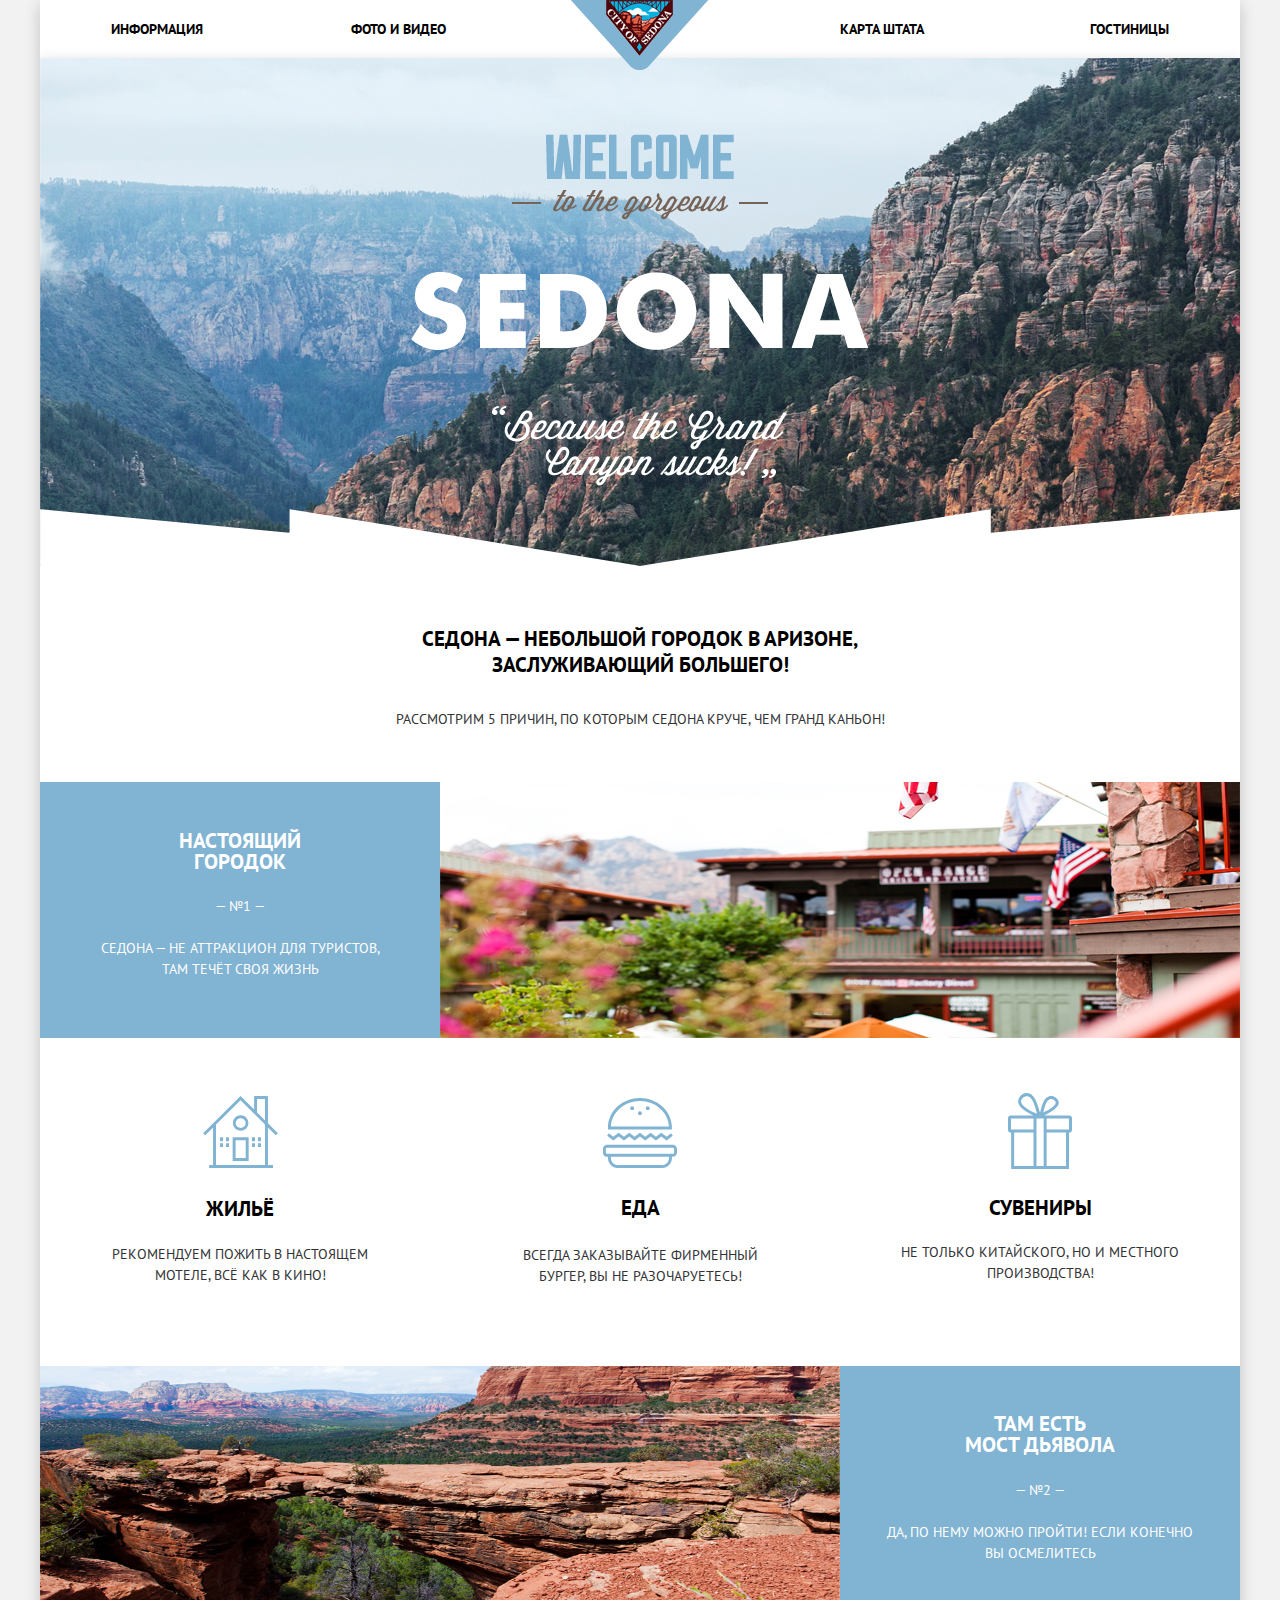
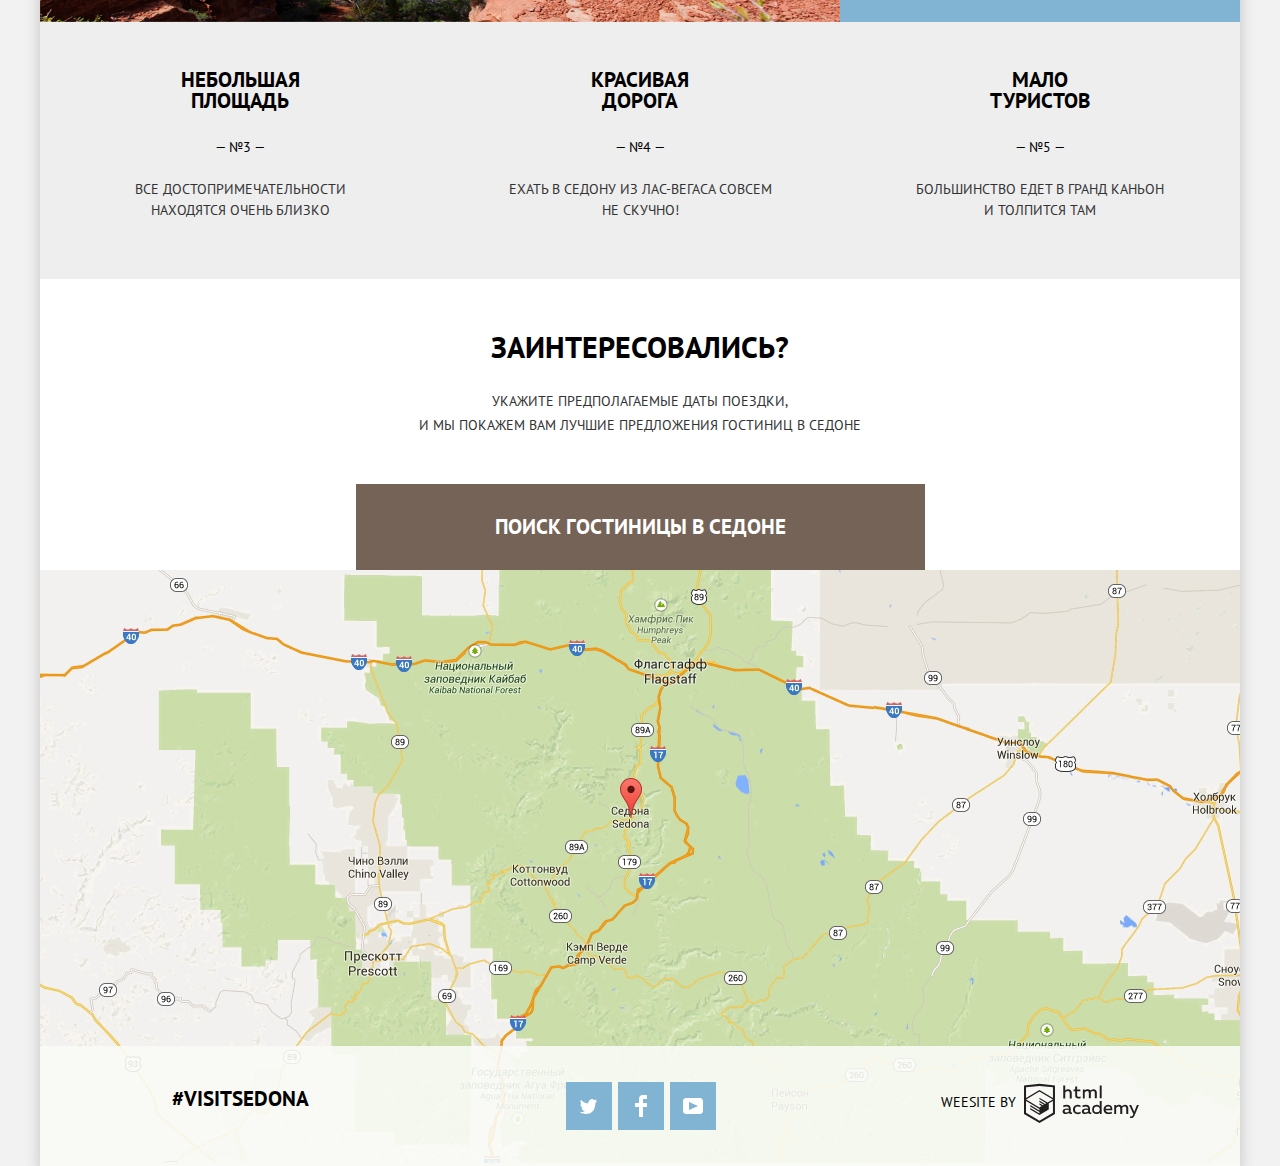
==== commit 02fc3926: "08.07" ====
--- a/index.html
+++ b/index.html
@@ -4,7 +4,7 @@
     <meta charset="utf-8">
     <title>HTML Academy: Седона</title>
     <link href="https://fonts.googleapis.com/css?family=PT+Sans:400,700&amp;subset=cyrillic" rel="stylesheet">
-    <link href="css/normalize.css" rel="stylesheet">
+    <link href="css/normalize.min.css" rel="stylesheet">
     <link rel="stylesheet" href="css/style.min.css">
   </head>
   <body>
@@ -31,148 +31,145 @@
         </div>
       </div>
       <div class="advantage-header">
-          <div class="advantage-header-title">
-            <h1>Седона — небольшой городок в Аризоне,
-                заслуживающий большего!</h1>
-            <p >Рассмотрим 5 причин, по которым Седона круче, чем гранд каньон!</p>
+        <div class="advantage-header-title">
+        <h1>Седона — небольшой городок в Аризоне, заслуживающий большего!</h1>
+        <p >Рассмотрим 5 причин, по которым Седона круче, чем гранд каньон!</p>
+        </div>
+      </div>
+    <section class="advantage">
+      <h2 class="visually-hidden">Преимущества</h2>
+      <ul class="advantage-list">
+        <li class="advantage-item">
+          <div class="advantage-first-item">
+            <h3>Настоящий городок</h3>
+            <div class="advantage-number">— №1 —</div>
+            <p>Седона — не аттракцион для туристов, там течёт своя жизнь</p>
           </div>
+          <div class="advantage-picture">
+            <img src="img/city.jpg" width="800" height="401" alt="Городок">
+          </div>
+        </li>
+        <li class="advantage-item">
+          <div class="advantage-home">
+            <img src="img/icon-1.svg" width="75" height="72" alt="Жильё">
+              <h3>Жильё</h3>
+              <p>Рекомендуем пожить в настоящем мотеле, всё как в кино!</p>
+          </div>
+          <div class="advantage-food">
+            <img src="img/icon-3.svg" width="74" height="70" alt="Еда">
+            <h3>Еда</h3>
+            <p>Всегда заказывайте фирменный бургер, вы не разочаруетесь!</p>
+          </div>
+          <div class="advantage-suvinirs">
+            <img class="suvinir" src="img/icon-2.svg" width="64" height="76" alt="Сувениры">
+            <h3>Сувениры</h3>
+            <p>Не только китайского, но и местного производства!</p>
+          </div>
+          </li>
+        <li class="advantage-item">
+          <div class="advantage-picture">
+            <img src="img/canyon.jpg" width="800" height="400" alt="Kаньон">
+          </div>
+          <div class="advantage-third-item">
+            <h3>Там есть<br> мост дьявола</h3>
+            <div class="advantage-number">— №2 — </div>
+              <p>Да, по нему можно пройти! Если конечно вы осмелитесь</p>
+          </div>
+        </li>
+        <li class="advantage-item">
+          <div class="advantage-fourth-item">
+            <h3>Небольшая площадь</h3>
+              <div class="advantage-number">— №3 —</div>
+              <p>Все достопримечательности находятся очень близко</p>
+              </div>
+              <div class="advantage-fourth-item">
+                <h3>Красивая дорога</h3>
+              <div class="advantage-number">— №4 —</div>
+                <p>Ехать в Седону из Лас-Вегаса совсем не скучно!</p>
+              </div>
+              <div class="advantage-fifth-item">
+                <h3>Мало<br> туристов</h3>
+                <div class="advantage-number">— №5 —</div>
+                  <p> Большинство едет в гранд каньон и толпится там</p>
+              </div>
+        </li>
+      </ul>
+    </section>
+    <section class="search">
+      <h2>Заинтересовались?</h2>
+      <p>Укажите предполагаемые даты поездки,<br> и мы покажем вам лучшие предложения гостиниц в седоне</p>
+      <div class="parent">
+        <a type="button" class="btn-search" href="form.html" aria-label="Открытие формы поиска гостиницы">Поиск гостиницы в Седоне</a>
+        <div class="search-modal">
+        <form class="search-form" action="https://echo.htmlacademy.ru" method="post">
+          <div class="search-form-data1">
+            <label for="from">Дата заезда:</label>
+            <div class="search-form-row">
+              <input  type="text" id="from" name="arrival" value="24 апреля 2017">
+              <button type="button" class="search-form-calendar" aria-label="Календарь"><svg xmlns="http://www.w3.org/2000/svg" width="21" height="22" viewBox="0 0 21 22"><path d="M19.251 2.025h-2.845V.648c0-.381-.294-.689-.656-.689-.363 0-.656.308-.656.689v1.377h-3.938V.648c0-.381-.294-.689-.655-.689-.363 0-.657.308-.657.689v1.377H5.906V.648c0-.381-.294-.689-.656-.689-.363 0-.657.308-.657.689v1.377H1.75C.784 2.025 0 2.847 0 3.862v16.302C0 21.179.784 22 1.75 22h17.501c.966 0 1.749-.821 1.749-1.836V3.862c0-1.015-.783-1.837-1.749-1.837zm.437 18.139a.448.448 0 0 1-.437.459H1.75a.45.45 0 0 1-.438-.459V3.862a.45.45 0 0 1 .438-.459h2.844v1.378c0 .381.294.689.657.689.362 0 .656-.308.656-.689V3.403h3.938v1.378c0 .381.294.689.657.689.361 0 .655-.308.655-.689V3.403h3.938v1.378c0 .381.293.689.656.689.362 0 .656-.308.656-.689V3.403h2.845c.241 0 .437.206.437.459v16.302z"/><path d="M4.594 8.225h2.625v2.066H4.594zM4.594 11.668h2.625v2.067H4.594zM4.594 15.112h2.625v2.066H4.594zM9.188 15.112h2.625v2.066H9.188zM9.188 11.668h2.625v2.067H9.188zM9.188 8.225h2.625v2.066H9.188zM13.781 15.112h2.625v2.066h-2.625zM13.781 11.668h2.625v2.067h-2.625zM13.781 8.225h2.625v2.066h-2.625z"/></svg>
+              </button>
+            </div>
+          </div>
+          <div class="search-form-data2">
+            <label class="search-form-label" for="to">Дата выезда:</label>
+            <div class="search-form-row">
+              <input  type="text" id="to" value="4 июля 2017">
+              <button type="button" class="search-form-calendar" aria-label="Календарь"><svg xmlns="http://www.w3.org/2000/svg" width="21" height="22" viewBox="0 0 21 22"><path d="M19.251 2.025h-2.845V.648c0-.381-.294-.689-.656-.689-.363 0-.656.308-.656.689v1.377h-3.938V.648c0-.381-.294-.689-.655-.689-.363 0-.657.308-.657.689v1.377H5.906V.648c0-.381-.294-.689-.656-.689-.363 0-.657.308-.657.689v1.377H1.75C.784 2.025 0 2.847 0 3.862v16.302C0 21.179.784 22 1.75 22h17.501c.966 0 1.749-.821 1.749-1.836V3.862c0-1.015-.783-1.837-1.749-1.837zm.437 18.139a.448.448 0 0 1-.437.459H1.75a.45.45 0 0 1-.438-.459V3.862a.45.45 0 0 1 .438-.459h2.844v1.378c0 .381.294.689.657.689.362 0 .656-.308.656-.689V3.403h3.938v1.378c0 .381.294.689.657.689.361 0 .655-.308.655-.689V3.403h3.938v1.378c0 .381.293.689.656.689.362 0 .656-.308.656-.689V3.403h2.845c.241 0 .437.206.437.459v16.302z"/><path d="M4.594 8.225h2.625v2.066H4.594zM4.594 11.668h2.625v2.067H4.594zM4.594 15.112h2.625v2.066H4.594zM9.188 15.112h2.625v2.066H9.188zM9.188 11.668h2.625v2.067H9.188zM9.188 8.225h2.625v2.066H9.188zM13.781 15.112h2.625v2.066h-2.625zM13.781 11.668h2.625v2.067h-2.625zM13.781 8.225h2.625v2.066h-2.625z"/></svg>
+              </button>
+            </div>
+          </div>
+          <div class="search-form-number">
+            <p class="number-abults">
+              <label class="search-form-label" for="number1">Взрослые:</label>
+              <button type="button" class="btn-minus" aria-label="Уменьшить количество взрослых"></button>
+              <input class="search-form-field" type="text" id="number1" value="2">
+              <button type="button" class="btn-plus" aria-label="Увеличить количество взрослых"></button>
+            </p>
+            <p class="number-children">
+              <label class="search-form-label" for="number2">Дети:</label>
+              <button type="button" class="btn-minus" aria-label="Уменьшить количество детей"></button>
+              <input class="search-form-field" type="text" id="number2" value="0">
+              <button type="button" class="btn-plus" aria-label="Увеличить количество детей"></button>
+            </p>
+          </div>
+          <button class="find-btn" type="submit" aria-label="Найти гостиницы">Найти</button>
+        </form>
         </div>
-     <section class="advantage">
-       <h2 class="visually-hidden">Преимущества</h2>
-       <ul class="advantage-list">
-          <li class="advantage-item">
-            <div class="advantage-first-item">
-              <h3>Настоящий<br>городок</h3>
-                <div class="advantage-number">— №1 —</div>
-                <p>Седона — не аттракцион для туристов,<br> там течёт своя жизнь</p>
-                </div>
-                <div class="advantage-picture">
-                <img src="img/city.jpg" width="800" height="401" alt="Городок">
-               </div>
-           </li>
-           <li class="advantage-item">
-            <div class="advantage-home">
-              <img src="img/icon-1.svg" width="75" height="72" alt="Жильё">
-              <h3>Жильё</h3>
-              <p>Рекомендуем пожить в настоящем<br> мотеле,
-               всё как в кино!</p>
-             </div>
-            <div class="advantage-food">
-              <img src="img/icon-3.svg" width="74" height="70" alt="Еда">
-              <h3>Еда</h3>
-               <p>Всегда заказывайте фирменный бургер,<br> вы не разочаруетесь!</p>
-            </div>
-            <div class="advantage-suvinirs">
-              <img class="suvinir" src="img/icon-2.svg" width="64" height="76" alt="Сувениры">
-              <h3>Сувениры</h3>
-              <p>Не только китайского, но и местного<br> производства!</p>
-             </div>
-          </li>
-          <li class="advantage-item">
-                <div class="advantage-picture">
-                <img src="img/canyon.jpg" width="800" height="400" alt="Kаньон">
-               </div>
-                <div class="advantage-third-item">
-                <h3>Там есть<br> мост дьявола</h3>
-                <div class="advantage-number">— №2 — </div><p>Да, по нему можно пройти! Если конечно<br> вы осмелитесь</p>
-                </div>
-          </li>
-          <li class="advantage-item">
-               <div class="advantage-fourth-item">
-               <h3>Небольшая<br> площадь</h3>
-               <div class="advantage-number">— №3 —</div>
-              <p>Все достопримечательности<br> находятся очень близко</p>
-               </div>
-              <div class="advantage-fourth-item">
-              <h3>Красивая<br> дорога</h3>
-              <div class="advantage-number">— №4 —</div><p>Ехать в Седону из Лас-Вегаса совсем<br> не скучно!</p>
-               </div>
-               <div class="advantage-fourth-item">
-              <h3>Мало<br> туристов</h3>
-              <div class="advantage-number">— №5 —</div><p> Большинство едет в гранд каньон<br> и толпится там</p>
-              </div>
-          </li>
-          </ul>
-         </section>
-          <section class="search">
-            <div class="search-title">
-              <h2>Заинтересовались?</h2>
-              <p>Укажите предполагаемые даты поездки,<br> 
-             и мы покажем вам лучшие  предложения гостиниц в седоне</p>
-           </div>
-           <div class="parent">
-          <button type="button" class="btn-search" aria-label="Поиск">Поиск гостиници в седоне</button>
-          <div class="search-modal">
-            <form class="search-form" action="https://echo.htmlacademy.ru" method="post">
-              <div class="search-form-data1">
-                <label for="from">Дата заезда:</label>
-                 <div class="search-form-row">
-                   <input  type="text" id="from" value="24 апреля 2017">
-                     <button type="button" class="search-form-calendar" aria-label="Календарь"><svg xmlns="http://www.w3.org/2000/svg" width="21" height="22" viewBox="0 0 21 22"><path d="M19.251 2.025h-2.845V.648c0-.381-.294-.689-.656-.689-.363 0-.656.308-.656.689v1.377h-3.938V.648c0-.381-.294-.689-.655-.689-.363 0-.657.308-.657.689v1.377H5.906V.648c0-.381-.294-.689-.656-.689-.363 0-.657.308-.657.689v1.377H1.75C.784 2.025 0 2.847 0 3.862v16.302C0 21.179.784 22 1.75 22h17.501c.966 0 1.749-.821 1.749-1.836V3.862c0-1.015-.783-1.837-1.749-1.837zm.437 18.139a.448.448 0 0 1-.437.459H1.75a.45.45 0 0 1-.438-.459V3.862a.45.45 0 0 1 .438-.459h2.844v1.378c0 .381.294.689.657.689.362 0 .656-.308.656-.689V3.403h3.938v1.378c0 .381.294.689.657.689.361 0 .655-.308.655-.689V3.403h3.938v1.378c0 .381.293.689.656.689.362 0 .656-.308.656-.689V3.403h2.845c.241 0 .437.206.437.459v16.302z"/><path d="M4.594 8.225h2.625v2.066H4.594zM4.594 11.668h2.625v2.067H4.594zM4.594 15.112h2.625v2.066H4.594zM9.188 15.112h2.625v2.066H9.188zM9.188 11.668h2.625v2.067H9.188zM9.188 8.225h2.625v2.066H9.188zM13.781 15.112h2.625v2.066h-2.625zM13.781 11.668h2.625v2.067h-2.625zM13.781 8.225h2.625v2.066h-2.625z"/></svg>
-                     </button>
-                   </div>
-                 </div>
-              <div class="search-form-data2">
-                <label class="search-form-label" for="to">Дата выезда:</label>
-                  <div class="search-form-row">
-                    <input  type="text" id="to" value="4 июля 2017">
-                      <button type="button" class="search-form-calendar" aria-label="Календарь"><svg xmlns="http://www.w3.org/2000/svg" width="21" height="22" viewBox="0 0 21 22"><path d="M19.251 2.025h-2.845V.648c0-.381-.294-.689-.656-.689-.363 0-.656.308-.656.689v1.377h-3.938V.648c0-.381-.294-.689-.655-.689-.363 0-.657.308-.657.689v1.377H5.906V.648c0-.381-.294-.689-.656-.689-.363 0-.657.308-.657.689v1.377H1.75C.784 2.025 0 2.847 0 3.862v16.302C0 21.179.784 22 1.75 22h17.501c.966 0 1.749-.821 1.749-1.836V3.862c0-1.015-.783-1.837-1.749-1.837zm.437 18.139a.448.448 0 0 1-.437.459H1.75a.45.45 0 0 1-.438-.459V3.862a.45.45 0 0 1 .438-.459h2.844v1.378c0 .381.294.689.657.689.362 0 .656-.308.656-.689V3.403h3.938v1.378c0 .381.294.689.657.689.361 0 .655-.308.655-.689V3.403h3.938v1.378c0 .381.293.689.656.689.362 0 .656-.308.656-.689V3.403h2.845c.241 0 .437.206.437.459v16.302z"/><path d="M4.594 8.225h2.625v2.066H4.594zM4.594 11.668h2.625v2.067H4.594zM4.594 15.112h2.625v2.066H4.594zM9.188 15.112h2.625v2.066H9.188zM9.188 11.668h2.625v2.067H9.188zM9.188 8.225h2.625v2.066H9.188zM13.781 15.112h2.625v2.066h-2.625zM13.781 11.668h2.625v2.067h-2.625zM13.781 8.225h2.625v2.066h-2.625z"/></svg>
-                      </button>
-                  </div>
-                </div>
-                <div class="search-form-number">
-                  <p class="number-abults">
-                  <label class="search-form-label" for="number1">Взрослые:</label>
-                  <button type="button" class="btn-minus" aria-label="Уменьшить количество взрослых"></button>
-                  <input class="search-form-field" type="text" id="number1" value="2">
-                  <button type="button" class="btn-plus" aria-label="Увеличить количество взрослых"></button>
-                </p>
-                <p class="number-children">
-                <label class="search-form-label" for="number2">Дети:</label>
-                <button type="button" class="btn-minus" aria-label="Уменьшить количество детей"></button>
-                <input class="search-form-field" type="text" id="number2" value="0">
-                <button type="button" class="btn-plus" aria-label="Увеличить количество детей">
-                  
-                </button>
-                </p>
-               </div>
-             <button class="find-btn" type="submit" aria-label="Найти гостиницы">Найти</button>
-           </form>
-         </div>
-       </div>
-      </section>
-     <section class="map">
-        <img src="img/map.jpg" width="1200" height="593" alt="Карта">
-        <iframe src="https://www.google.com/maps/embed?pb=!1m18!1m12!1m3!1d52385.13565775654!2d-111.83015784957495!3d34.854443815260964!2m3!1f0!2f0!3f0!3m2!1i1024!2i768!4f13.1!3m3!1m2!1s0x872da132f942b00d%3A0x5548c523fa6c8efd!2z0KHQtdC00L7QvdCwLCDQkNGA0LjQt9C-0L3QsCA4NjMzNiwg0KHQqNCQ!5e0!3m2!1sru!2sru!4v1530601328470" width="1200" height="593" frameborder="0" style="border:0" allowfullscreen></iframe>
-      </section>
+      </div>
+    </section>
+    <section class="map">
+      <img src="img/map.jpg" width="1200" height="593" alt="Карта">
+      <iframe src="https://www.google.com/maps/embed?pb=!1m18!1m12!1m3!1d52385.13565775654!2d-111.83015784957495!3d34.854443815260964!2m3!1f0!2f0!3f0!3m2!1i1024!2i768!4f13.1!3m3!1m2!1s0x872da132f942b00d%3A0x5548c523fa6c8efd!2z0KHQtdC00L7QvdCwLCDQkNGA0LjQt9C-0L3QsCA4NjMzNiwg0KHQqNCQ!5e0!3m2!1sru!2sru!4v1530601328470" width="1200" height="593" style="border:0" allowfullscreen></iframe>
+    </section>
     </main>
     <footer class="wrapper">
-        <div class="main-footer">
-          <h3>#Visitsedona</h3>
+      <div class="main-footer">
+        <h3>#Visitsedona</h3>
         <div class="footer-social">
-           <ul>
-             <li>
-                <a class="social-button" href="#" aria-label="Твитер"><span class="visually-hidden">Твитер</span><svg xmlns="http://www.w3.org/2000/svg" width="12" height="22" xmlns:xlink="http://www.w3.org/1999/xlink" viewBox="0 0 17 15"><path fill="#FFF" d="M10.95.144c1.685-.496 2.984.27 3.577 1.179.673-.231 1.331-.481 2.011-.708a2.345 2.345 0 0 1-.857 1.768c.685.17 1.304-.491 1.304-.491-.169 1-1.006 1.788-1.563 2.024-.231 6.75-3.175 11.217-10.077 11.082h-.446c-.41 0-4.164-.46-4.898-1.887 2.271.196 3.893-.422 4.693-1.177-.96-.3-2.679-.477-2.979-2.95.349.106.564.228 1.19.119C1.705 8.247.374 7.53.448 5.33c.285.328 1.067.536 1.34.472C1.085 5.561-.182 2.442.894.85c1.818 1.854 3.735 3.606 7.152 3.773C8.254 2.33 9.183.793 10.95.144z"/></svg>
-               </a>
-            </li>
+          <ul>
             <li>
-               <a class="social-button" href="#" aria-label="Фейсбук"><span class="visually-hidden">Фейсбук</span><svg xmlns="http://www.w3.org/2000/svg" width="12" height="22" viewBox="0 0 12 22"><path fill="#FFF" d="M12 4V0H8a4 4 0 0 0-4 4v4H0v4h4v10h4V12h4V8H8V4h4z"/></svg>
+              <a class="social-button" href="#" aria-label="Твитер"><span class="visually-hidden">Твитер</span><svg xmlns="  http://www.w3.org/2000/svg" width="17" height="15" xmlns:xlink="http://www.w3.org/1999/xlink" viewBox="0 0 17 15"><path fill="#FFF" d="M10.95.144c1.685-.496 2.984.27 3.577 1.179.673-.231 1.331-.481 2.011-.708a2.345 2.345 0 0 1-.857 1.768c.685.17 1.304-.491 1.304-.491-.169 1-1.006 1.788-1.563 2.024-.231 6.75-3.175 11.217-10.077 11.082h-.446c-.41 0-4.164-.46-4.898-1.887 2.271.196 3.893-.422 4.693-1.177-.96-.3-2.679-.477-2.979-2.95.349.106.564.228 1.19.119C1.705 8.247.374 7.53.448 5.33c.285.328 1.067.536 1.34.472C1.085 5.561-.182 2.442.894.85c1.818 1.854 3.735 3.606 7.152 3.773C8.254 2.33 9.183.793 10.95.144z"/></svg>
               </a>
             </li>
             <li>
-               <a class="social-button" href="#" aria-label="Youtube"><span class="visually-hidden">Youtube</span><svg xmlns="http://www.w3.org/2000/svg" xmlns:xlink="http://www.w3.org/1999/xlink" width="20" height="16" viewBox="0 0 20 16"><path fill="#FFF" d="M17 0H3C1.35 0 0 1.35 0 3v10c0 1.65 1.35 3 3 3h14c1.65 0 3-1.35 3-3V3c0-1.65-1.35-3-3-3zM6.027 11.998V4.002L15.014 8l-8.987 3.998z"/></svg>
-               </a>
+              <a class="social-button" href="#" aria-label="Фейсбук"><span class="visually-hidden">Фейсбук</span><svg xmlns="http://www.w3.org/2000/svg" width="12" height="22" viewBox="0 0 12 22"><path fill="#FFF" d="M12 4V0H8a4 4 0 0 0-4 4v4H0v4h4v10h4V12h4V8H8V4h4z"/></svg>
+              </a>
+            </li>
+            <li>
+              <a class="social-button" href="#" aria-label="Youtube"><span class="visually-hidden">Youtube</span><svg xmlns="http://www.w3.org/2000/svg" xmlns:xlink="http://www.w3.org/1999/xlink" width="20" height="16" viewBox="0 0 20 16"><path fill="#FFF" d="M17 0H3C1.35 0 0 1.35 0 3v10c0 1.65 1.35 3 3 3h14c1.65 0 3-1.35 3-3V3c0-1.65-1.35-3-3-3zM6.027 11.998V4.002L15.014 8l-8.987 3.998z"/></svg>
+              </a>
             </li>
           </ul>
         </div>
         <div class="footer-copyright">
           <b>Weesite by</b>
           <a href="https://htmlacademy.ru/intensive/htmlcss" aria-label="Логотип htmlacademy">
-          <svg id="Layer_1" data-name="Layer 1" xmlns="http://www.w3.org/2000/svg" width="115" height="41" viewBox="0 0 108.08 36.85"><title>logo-htmlacademy-small1</title><path d="M44.61,26.88a2,2,0,0,0,.55-0.1v1.33a3.25,3.25,0,0,1-1.18.21,1.67,1.67,0,0,1-1.67-1,4.84,4.84,0,0,1-3.14,1.08c-1.51,0-2.91-.83-2.91-2.55,0-2.13,2-2.79,3.71-2.79a11.08,11.08,0,0,1,2.17.25v-0.3c0-1-.76-1.77-2.19-1.77a7.42,7.42,0,0,0-3,.64v-1.7a10.21,10.21,0,0,1,3.19-.55c2.36,0,3.81,1.12,3.81,3.65v3a0.54,0.54,0,0,0,.49.59h0.17Zm-6.44-1.13A1.35,1.35,0,0,0,39.63,27h0.11a3.39,3.39,0,0,0,2.41-1V24.58a9.72,9.72,0,0,0-1.81-.21c-1,0-2.16.33-2.16,1.38h0Zm12.36-6.11a5,5,0,0,1,2.57.64V22a4.08,4.08,0,0,0-2.3-.7,2.75,2.75,0,1,0,0,5.49,5,5,0,0,0,2.43-.64v1.71a6.27,6.27,0,0,1-2.76.57A4.21,4.21,0,0,1,46,24.51q0-.21,0-0.41a4.32,4.32,0,0,1,4.18-4.46h0.38Zm12.17,7.24a2,2,0,0,0,.55-0.1v1.33a3.25,3.25,0,0,1-1.18.21,1.67,1.67,0,0,1-1.67-1,4.84,4.84,0,0,1-3.14,1.08c-1.51,0-2.91-.83-2.91-2.55,0-2.13,2-2.79,3.71-2.79a11.08,11.08,0,0,1,2.17.25v-0.3c0-1-.76-1.77-2.19-1.77a7.42,7.42,0,0,0-3,.64v-1.7a10.21,10.21,0,0,1,3.19-.55c2.36,0,3.81,1.12,3.81,3.65v3a0.54,0.54,0,0,0,.49.59h0.17Zm-6.44-1.13A1.35,1.35,0,0,0,57.73,27h0.11a3.39,3.39,0,0,0,2.41-1V24.58a9.72,9.72,0,0,0-1.81-.21c-1.06,0-2.16.33-2.16,1.38h0ZM73,16V28.2H71.35V26.88a3.88,3.88,0,0,1-3.19,1.54,4.4,4.4,0,0,1,0-8.78,3.81,3.81,0,0,1,3,1.3V16H73Zm-4.53,5.22a2.76,2.76,0,1,0,0,5.52A2.86,2.86,0,0,0,71.15,25V23A2.91,2.91,0,0,0,68.49,21.27ZM79,19.64c3.31,0,4.46,2.68,3.92,5.09H76.7c0.21,1.5,1.67,2.11,3.19,2.11a6.11,6.11,0,0,0,2.64-.59v1.6a7.14,7.14,0,0,1-3,.57C77,28.42,74.78,27,74.78,24a4.18,4.18,0,0,1,4-4.39H79Zm0.09,1.54a2.28,2.28,0,0,0-2.44,2.1v0.06H81.3A2,2,0,0,0,79.13,21.18Zm5.73,7V19.87h1.65v1a3.81,3.81,0,0,1,2.78-1.27A2.86,2.86,0,0,1,91.89,21a4.12,4.12,0,0,1,2.91-1.33A3.06,3.06,0,0,1,98,23V28.2h-1.9V23.05a1.59,1.59,0,0,0-1.42-1.75H94.42a2.8,2.8,0,0,0-2.07,1.12V28.2h-1.9V23.05A1.59,1.59,0,0,0,89,21.31H88.8a3,3,0,0,0-2.21,1.29v5.63H84.86Zm21.31-8.33h1.9l-3.91,9.46c-0.9,2.17-2.09,2.86-3.35,2.86a4.76,4.76,0,0,1-1.1-.14V30.46a2.86,2.86,0,0,0,.85.12c0.9,0,1.58-.64,2.07-1.9l0.17-.42-4-8.4h2l2.86,6.29ZM38.73,1.46V6.22a3.81,3.81,0,0,1,2.7-1.14,3.25,3.25,0,0,1,3.44,3.4v5.15H43V8.72a1.81,1.81,0,0,0-1.61-2h-0.3a2.93,2.93,0,0,0-2.32,1.39v5.52h-1.9V1.46h1.9ZM49.94,2.31v3h3V6.91h-3v3.81c0,1.1.5,1.46,1.58,1.46a4.49,4.49,0,0,0,1.69-.33v1.6A6.8,6.8,0,0,1,51,13.8a2.55,2.55,0,0,1-2.86-2.74V6.89H46.58V5.26h1.5V2.74Zm5.4,11.31V5.28H57v1A3.81,3.81,0,0,1,59.77,5a2.86,2.86,0,0,1,2.6,1.33A4.12,4.12,0,0,1,65.28,5,3.06,3.06,0,0,1,68.44,8.4v5.21h-1.9V8.46a1.59,1.59,0,0,0-1.42-1.75H64.89a2.8,2.8,0,0,0-2.07,1.12v5.78h-1.9V8.46A1.59,1.59,0,0,0,59.5,6.71H59.27A3,3,0,0,0,57.06,8v5.63H55.34ZM71.17,1.45H73V13.6H71.17V1.45ZM14.71,0H14.55L0,1.54V28.21l14.55,8.66,14.55-8.66V1.54Zm12.5,27.1L14.55,34.64,1.9,27.12V16.18l12.59,7.5V25L5.86,19.9v1.31l8.68,5.21v1.39L5.87,22.65V24l8.68,5.21,8.75-5.24V18.31L27.2,16V27.12Zm0-12.53-3.48,2-1.6,1L14.51,13v1.31L21,18.23H21l-0.14.09-1,.54-5.37-3.2V17l4.24,2.52-1,.67-3.2-1.9v1.31l2.1,1.24L14.5,22.1,2,14.65,14.51,7.11Zm0-1.32L14.49,5.76,1.91,13.25v-10L14.56,1.92,27.21,3.25v10h0Z" transform="translate(0 -0.02)" /></svg></a>
+            <svg id="Layer_1" data-name="Layer 1" xmlns="http://www.w3.org/2000/svg" width="115" height="41" viewBox="0 0 108.08 36.85"><title>logo-htmlacademy-small1</title><path d="M44.61,26.88a2,2,0,0,0,.55-0.1v1.33a3.25,3.25,0,0,1-1.18.21,1.67,1.67,0,0,1-1.67-1,4.84,4.84,0,0,1-3.14,1.08c-1.51,0-2.91-.83-2.91-2.55,0-2.13,2-2.79,3.71-2.79a11.08,11.08,0,0,1,2.17.25v-0.3c0-1-.76-1.77-2.19-1.77a7.42,7.42,0,0,0-3,.64v-1.7a10.21,10.21,0,0,1,3.19-.55c2.36,0,3.81,1.12,3.81,3.65v3a0.54,0.54,0,0,0,.49.59h0.17Zm-6.44-1.13A1.35,1.35,0,0,0,39.63,27h0.11a3.39,3.39,0,0,0,2.41-1V24.58a9.72,9.72,0,0,0-1.81-.21c-1,0-2.16.33-2.16,1.38h0Zm12.36-6.11a5,5,0,0,1,2.57.64V22a4.08,4.08,0,0,0-2.3-.7,2.75,2.75,0,1,0,0,5.49,5,5,0,0,0,2.43-.64v1.71a6.27,6.27,0,0,1-2.76.57A4.21,4.21,0,0,1,46,24.51q0-.21,0-0.41a4.32,4.32,0,0,1,4.18-4.46h0.38Zm12.17,7.24a2,2,0,0,0,.55-0.1v1.33a3.25,3.25,0,0,1-1.18.21,1.67,1.67,0,0,1-1.67-1,4.84,4.84,0,0,1-3.14,1.08c-1.51,0-2.91-.83-2.91-2.55,0-2.13,2-2.79,3.71-2.79a11.08,11.08,0,0,1,2.17.25v-0.3c0-1-.76-1.77-2.19-1.77a7.42,7.42,0,0,0-3,.64v-1.7a10.21,10.21,0,0,1,3.19-.55c2.36,0,3.81,1.12,3.81,3.65v3a0.54,0.54,0,0,0,.49.59h0.17Zm-6.44-1.13A1.35,1.35,0,0,0,57.73,27h0.11a3.39,3.39,0,0,0,2.41-1V24.58a9.72,9.72,0,0,0-1.81-.21c-1.06,0-2.16.33-2.16,1.38h0ZM73,16V28.2H71.35V26.88a3.88,3.88,0,0,1-3.19,1.54,4.4,4.4,0,0,1,0-8.78,3.81,3.81,0,0,1,3,1.3V16H73Zm-4.53,5.22a2.76,2.76,0,1,0,0,5.52A2.86,2.86,0,0,0,71.15,25V23A2.91,2.91,0,0,0,68.49,21.27ZM79,19.64c3.31,0,4.46,2.68,3.92,5.09H76.7c0.21,1.5,1.67,2.11,3.19,2.11a6.11,6.11,0,0,0,2.64-.59v1.6a7.14,7.14,0,0,1-3,.57C77,28.42,74.78,27,74.78,24a4.18,4.18,0,0,1,4-4.39H79Zm0.09,1.54a2.28,2.28,0,0,0-2.44,2.1v0.06H81.3A2,2,0,0,0,79.13,21.18Zm5.73,7V19.87h1.65v1a3.81,3.81,0,0,1,2.78-1.27A2.86,2.86,0,0,1,91.89,21a4.12,4.12,0,0,1,2.91-1.33A3.06,3.06,0,0,1,98,23V28.2h-1.9V23.05a1.59,1.59,0,0,0-1.42-1.75H94.42a2.8,2.8,0,0,0-2.07,1.12V28.2h-1.9V23.05A1.59,1.59,0,0,0,89,21.31H88.8a3,3,0,0,0-2.21,1.29v5.63H84.86Zm21.31-8.33h1.9l-3.91,9.46c-0.9,2.17-2.09,2.86-3.35,2.86a4.76,4.76,0,0,1-1.1-.14V30.46a2.86,2.86,0,0,0,.85.12c0.9,0,1.58-.64,2.07-1.9l0.17-.42-4-8.4h2l2.86,6.29ZM38.73,1.46V6.22a3.81,3.81,0,0,1,2.7-1.14,3.25,3.25,0,0,1,3.44,3.4v5.15H43V8.72a1.81,1.81,0,0,0-1.61-2h-0.3a2.93,2.93,0,0,0-2.32,1.39v5.52h-1.9V1.46h1.9ZM49.94,2.31v3h3V6.91h-3v3.81c0,1.1.5,1.46,1.58,1.46a4.49,4.49,0,0,0,1.69-.33v1.6A6.8,6.8,0,0,1,51,13.8a2.55,2.55,0,0,1-2.86-2.74V6.89H46.58V5.26h1.5V2.74Zm5.4,11.31V5.28H57v1A3.81,3.81,0,0,1,59.77,5a2.86,2.86,0,0,1,2.6,1.33A4.12,4.12,0,0,1,65.28,5,3.06,3.06,0,0,1,68.44,8.4v5.21h-1.9V8.46a1.59,1.59,0,0,0-1.42-1.75H64.89a2.8,2.8,0,0,0-2.07,1.12v5.78h-1.9V8.46A1.59,1.59,0,0,0,59.5,6.71H59.27A3,3,0,0,0,57.06,8v5.63H55.34ZM71.17,1.45H73V13.6H71.17V1.45ZM14.71,0H14.55L0,1.54V28.21l14.55,8.66,14.55-8.66V1.54Zm12.5,27.1L14.55,34.64,1.9,27.12V16.18l12.59,7.5V25L5.86,19.9v1.31l8.68,5.21v1.39L5.87,22.65V24l8.68,5.21,8.75-5.24V18.31L27.2,16V27.12Zm0-12.53-3.48,2-1.6,1L14.51,13v1.31L21,18.23H21l-0.14.09-1,.54-5.37-3.2V17l4.24,2.52-1,.67-3.2-1.9v1.31l2.1,1.24L14.5,22.1,2,14.65,14.51,7.11Zm0-1.32L14.49,5.76,1.91,13.25v-10L14.56,1.92,27.21,3.25v10h0Z" transform="translate(0 -0.02)" /></svg>
+          </a>
         </div>
       </div>
-     </footer>
-   <script src="js/scripts.min.js"></script>
+    </footer>
+    <script src="js/scripts.min.js"></script>
   </body>
 </html>   
 
--- a/css/style.min.css
+++ b/css/style.min.css
@@ -1 +1 @@
-@-webkit-keyframes bounce{0%{-webkit-transform:translateY(-2000px);transform:translateY(-2000px)}70%{-webkit-transform:translateY(30px);transform:translateY(30px)}90%{-webkit-transform:translateY(-10px);transform:translateY(-10px)}to{-webkit-transform:translateY(0);transform:translateY(0)}}@keyframes bounce{0%{-webkit-transform:translateY(-2000px);transform:translateY(-2000px)}70%{-webkit-transform:translateY(30px);transform:translateY(30px)}90%{-webkit-transform:translateY(-10px);transform:translateY(-10px)}to{-webkit-transform:translateY(0);transform:translateY(0)}}@-webkit-keyframes shake{0%,to{-webkit-transform:translateX(0);transform:translateX(0)}10%,30%,50%,70%,90%{-webkit-transform:translateX(-10px);transform:translateX(-10px)}20%,40%,60%,80%{-webkit-transform:translateX(10px);transform:translateX(10px)}}@keyframes shake{0%,to{-webkit-transform:translateX(0);transform:translateX(0)}10%,30%,50%,70%,90%{-webkit-transform:translateX(-10px);transform:translateX(-10px)}20%,40%,60%,80%{-webkit-transform:translateX(10px);transform:translateX(10px)}}html{-webkit-box-sizing:border-box;box-sizing:border-box}.inner-page,body{margin:0;padding:0;font-family:"PT Sans",Arial,sans-serif;text-transform:uppercase;font-size:14px;background-color:#f2f2f2;background-position:top center;background-repeat:no-repeat;position:relative}a{text-decoration:none}img{max-width:100%;height:auto}.visually-hidden:not(:focus):not(:active),input[type=checkbox].visually-hidden,input[type=radio].visually-hidden{position:absolute;width:1px;height:1px;margin:-1px;border:0;padding:0;white-space:nowrap;-webkit-clip-path:inset(100%);clip-path:inset(100%);clip:rect(0 0 0 0);overflow:hidden}.wrapper{width:1200px;margin:0 auto;padding:0;position:relative;display:block}.wrapper:after,.wrapper:before{content:" ";clear:both;height:100%;position:absolute;top:0;width:15px}.wrapper:before{-webkit-box-shadow:-15px 0 15px -15px #000 inset;box-shadow:-15px 0 15px -15px #000 inset;left:-15px}.wrapper:after{-webkit-box-shadow:15px 0 15px -15px #000 inset;box-shadow:15px 0 15px -15px #000 inset;right:-15px}.main-navigation{width:100%}.header-logo{position:absolute;left:50%;width:138px;height:70px;margin-left:-69px;z-index:2}.main-navigation{line-height:26px;color:#000;font-weight:700;background-color:#fff}.main-navigation-wrapper,.site-navigation{display:-webkit-box;display:-ms-flexbox;display:flex}.main-navigation-wrapper{-webkit-box-pack:justify;-ms-flex-pack:justify;justify-content:space-between}.site-navigation{margin:0;color:#000;list-style:none;padding:0 71px}.site-navigation-foto,.site-navigation-info{width:241px;padding-top:16px;padding-bottom:16px}.site-navigation-map{margin-left:94px}.site-navigation-hotels,.site-navigation-map{width:241px;padding-top:16px;padding-bottom:16px;text-align:right}.site-navigation a{color:#000}.site-navigation a:hover{color:#81b3d2}.site-navigation a:focus{color:#81b3d2}.site-navigation a:active{color:#cacaca}.caption{background-color:#000}.caption-main{display:-webkit-box;display:-ms-flexbox;display:flex;-webkit-box-pack:center;-ms-flex-pack:center;justify-content:center;width:100%;margin:0 auto;font-size:0;background-image:url(../img/background-photo.jpg);background-position:center;background-repeat:no-repeat}.main-header-logo{width:458px;height:352px;padding-top:76px;padding-bottom:80px}.advantage-header{background-color:#fff;text-align:center;display:-webkit-box;display:-ms-flexbox;display:flex;-webkit-box-pack:center;-ms-flex-pack:center;justify-content:center;-webkit-box-align:center;-ms-flex-align:center;align-items:center;margin:0;padding:0}.advantage-header-title{width:576px;margin-top:60px;margin-bottom:50px}.advantage-header h1{font-size:21px;line-height:26px;font-weight:700;color:#000;padding-left:68px;padding-right:68px;padding-bottom:28px;margin:0}.advantage-header p{line-height:26px;color:#333;margin:0}.main{width:100%;position:relative}.advantage-list{width:100%;margin:0;padding:0;list-style:none;-webkit-box-orient:vertical;-webkit-box-direction:normal;-ms-flex-direction:column;flex-direction:column}.advantage-list h3,.advantage-list p{margin:0}.advantage-item,.advantage-list{display:-webkit-box;display:-ms-flexbox;display:flex}.advantage-first-item{background-color:#81b3d2;color:#fff;text-align:center;width:400px}.advantage-number{padding-bottom:27px}.advantage-first-item h3{font-size:21px;line-height:21px;font-weight:700;margin:0;padding-top:50px;padding-bottom:27px}.advantage-first-item p{line-height:21px;font-weight:400;margin:0}.advantage-picture,.advantage-picture img{width:800px;height:256px}.advantage-home img{padding-top:57px;padding-bottom:28px}.advantage-food,.advantage-home,.advantage-suvinirs,.advantage-third-item{background-color:#fff;text-align:center;width:400px}.advantage-food h3,.advantage-home h3,.advantage-suvinirs h3{font-size:21px;line-height:21px;font-weight:700;color:#000;margin:0;padding-bottom:28px}.advantage-food p,.advantage-home p,.advantage-suvinirs p{line-height:21px;font-weight:400;color:#333;margin:0;padding-bottom:75px}.advantage-food img{padding-top:60px;padding-bottom:28px}.advantage-suvinirs img{padding-top:55px;padding-bottom:28px}.advantage-third-item{background-color:#81b3d2;color:#fff}.advantage-fourth-item h3,.advantage-third-item h3,.search h2{font-size:21px;line-height:21px;font-weight:700;margin:0;padding-top:47px;padding-bottom:28px}.advantage-fourth-item p,.advantage-third-item p,.search p{line-height:21px;font-weight:400;margin:0}.advantage-fourth-item{background-color:#eee;text-align:center;width:400px}.advantage-fourth-item h3,.search h2{color:#000;padding-top:45px}.advantage-fourth-item p,.search p{color:#333;padding-bottom:60px}.search{display:-webkit-box;display:-ms-flexbox;display:flex;-webkit-box-orient:vertical;-webkit-box-direction:normal;-ms-flex-direction:column;flex-direction:column;-webkit-box-align:center;-ms-flex-align:center;align-items:center;background-color:#fff;text-align:center}.search-title{width:560px}.search h2{font-size:30px;line-height:36px;padding-top:48px}.search p{padding-bottom:50px}.btn-search{font:inherit;background-color:#766357;border:0;position:relative;vertical-align:middle;text-transform:uppercase;font-size:21px;line-height:26px;font-weight:700;color:#fff;width:568px;height:86px}.btn-search:focus,.btn-search:hover{background-color:#604e43}.btn-search:active{background-color:#503e33}.search-modal{background-color:#fff;text-transform:uppercase;vertical-align:middle;color:#000;font-size:14px;line-height:26px;font-weight:700;width:568px;position:absolute;display:none;z-index:3}.modal-show{display:block;-webkit-animation:bounce .6s;animation:bounce .6s}.modal-error{-webkit-animation:shake .6s;animation:shake .6s}.search-form,.search-form-data1,.search-form-data2{display:-webkit-box;display:-ms-flexbox;display:flex}.search-form{-webkit-box-orient:vertical;-webkit-box-direction:normal;-ms-flex-direction:column;flex-direction:column;padding:45px 55px 50px}.catalog-item span,.search-form-data1 p,.search-modal p{margin:0}.search-form-data1,.search-form-data2{-webkit-box-pack:justify;-ms-flex-pack:justify;justify-content:space-between;margin-bottom:29px}.search-form-data1 label,.search-form-data2 label{padding-top:12px}.search-form-data2 p{padding-top:10px;margin:0}.search-form-data2{margin-bottom:26px}.search-form-row{width:345px;border:2px solid #f2f2f2;background-color:#f2f2f2}.search-form-field,.search-form-row input{background-color:#f2f2f2;vertical-align:middle;text-transform:uppercase;color:#000;margin:0}.search-form-row input{-webkit-box-sizing:border-box;box-sizing:border-box;outline:0;-webkit-appearance:none;width:300px;padding:0 0 6px 12px}.search-form-field,.search-form-row button{border:0;-webkit-box-sizing:border-box;box-sizing:border-box}.search-form-field{border:2px solid #f2f2f2;font-size:14px;line-height:26px;font-weight:700;width:38px;height:38px;padding:0}.search-form-number{display:-webkit-box;display:-ms-flexbox;display:flex;-webkit-box-pack:justify;-ms-flex-pack:justify;justify-content:space-between}.search-form-number label,.search-form-row input{font-size:14px;line-height:26px;font-weight:700}.number-abults{width:228px}.number-abults label{display:block;padding-right:37px}.number-abults,.number-children{display:-webkit-box;display:-ms-flexbox;display:flex;-webkit-box-align:center;-ms-flex-align:center;align-items:center}.number-children label{display:block;padding-right:25px}.number-abults input,.number-children input{-webkit-box-sizing:border-box;box-sizing:border-box;text-align:center}.search-form-calendar{margin-top:5px;background-color:#f2f2f2}.search-form-field:focus,.search-form-field:hover{background-color:#f2f2f2}.search-form-field:active{background-color:#fff}.search-form-row svg{fill:#cacaca}.search-form-row:focus,.search-form-row:focus .search-form-calendar,.search-form-row:focus input,.search-form-row:hover,.search-form-row:hover .search-form-calendar,.search-form-row:hover input{background-color:#ebebeb}.search-form-row:active,.search-form-row:active .search-form-calendar,.search-form-row:active input{background-color:#fff}.search-form-row svg:focus,.search-form-row svg:hover{fill:#000}.search-form-row svg:active{fill:#81b3d2}.search-form-row input{border:0}.search-form-row input:focus,.search-form-row input:hover{background-color:#ebebeb}.search-form-row input:active{background-color:#fff}.search-form-number input:focus,.search-form-number input:hover{background-color:#ebebeb}.search-form-number input:active{background-color:#fff}.btn-minus{background-image:url(../img/minus.png);width:38px;height:38px;background-color:#f2f2f2;background-repeat:no-repeat;background-position:center;border:0}.btn-minus:focus,.btn-minus:hover{background-image:url(../img/minus-black.png)}.btn-minus:active{background-image:url(../img/minus-blue.png)}.btn-plus{background-image:url(../img/plus.png);background-color:#f2f2f2;width:38px;height:38px;background-repeat:no-repeat;background-position:center;border:0}.btn-plus:focus,.btn-plus:hover{background-image:url(../img/plus-black.png)}.btn-plus:active{background-image:url(../img/plus-blue.png)}.find-btn{background-color:#81b3d2;font-size:21px;line-height:26px;vertical-align:middle;text-transform:uppercase;border:0;color:#fff;width:458px;padding-top:15px;padding-bottom:19px}.find-btn:focus,.find-btn:hover{background-color:#669ec0}.find-btn:active{background-color:#5496bd}.map{width:100%;position:relative}.map iframe{position:absolute;top:0;left:0;z-index:2}.main-footer{width:1200px;margin:0 auto;padding:0;min-height:120px;background-color:rgba(249,251,246,.9);position:absolute;z-index:4;bottom:0;display:-webkit-box;display:-ms-flexbox;display:flex}.main-footer h3,.main-footer-inner h3{font-size:21px;line-height:26px;font-weight:700;color:#000;margin:0;padding-left:132px;padding-right:132px;padding-top:46px}.footer-social{width:400px;-webkit-box-pack:center;-ms-flex-pack:center;justify-content:center}.footer-social,.footer-social ul,.social-button{display:-webkit-box;display:-ms-flexbox;display:flex}.footer-social ul{-ms-flex-wrap:wrap;flex-wrap:wrap;margin:0;list-style:none;padding:36px 0 0;-webkit-box-pack:justify;-ms-flex-pack:justify;justify-content:space-between;width:150px}.social-button{background-color:#81b3d2;-webkit-box-align:center;-ms-flex-align:center;align-items:center;-webkit-box-pack:center;-ms-flex-pack:center;justify-content:center;width:46px;height:48px}.social-button:focus,.social-button:hover{background-color:#669ec0}.social-button:active{background-color:#5496bd}.footer-copyright{width:400px;display:-webkit-box;display:-ms-flexbox;display:flex;-webkit-box-pack:center;-ms-flex-pack:center;justify-content:center}.footer-copyright b{padding-top:49px;padding-right:8px}.footer-copyright svg{width:115px;height:41px;fill:#231f20;padding-top:38px}.footer-copyright svg:focus,.footer-copyright svg:hover{fill:#81b3d2}.footer-copyright svg:active{fill:#bdbbbc}.filters{width:100%;margin:0 auto;color:#fff;min-height:216px;background-image:url("../img/filter background.jpg");background-repeat:no-repeat}.filter{display:-webkit-box;display:-ms-flexbox;display:flex;padding-top:28px;padding-left:73px}.filter fieldset{border:0;padding:0;margin:0}.filter-block{width:255px}.filters ul{padding:0;margin:0;list-style:none}.filter legend{font-size:16px;line-height:21px;font-weight:700}.filter legend,.filter-option{margin-bottom:28px}.filter-checkbox{position:relative;padding-left:40px;cursor:pointer}.filter-checkbox input[type=checkbox]+.checkbox-indicator{position:absolute;top:0;left:0;width:30px;height:30px;background-image:url(../img/checkbox-off.svg);background-repeat:no-repeat}.filter-checkbox input[type=checkbox]:checked+.checkbox-indicator{top:0;left:0;width:30px;height:30px;background-image:url(../img/checkbox-on.svg);background-repeat:no-repeat}.filter-checkbox input:checked:disabled+.checkbox-indicator{top:0;left:0;width:30px;height:30px;background-image:url(../img/checkbox-block.svg)}.filter-checkbox input:disabled+.checkbox-indicator{top:0;left:0;width:30px;height:30px;background-image:url(../img/checkbox-block2.svg)}.filter-range{width:330px;color:#fff;text-transform:uppercase;margin-left:223px}.filter-range-title{margin-bottom:9px;font-weight:600;font-size:16px;line-height:21px}.price-controls{position:relative;height:36px;margin-bottom:20px;font-size:0;border:2px solid #fff;border-radius:2px}.price-controls::after{content:"";position:absolute;top:50%;left:50%;width:2px;height:22px;background:#fff;-webkit-transform:translate(-50%,-50%);-ms-transform:translate(-50%,-50%);transform:translate(-50%,-50%)}.price-controls label{display:inline-block;font-size:14px;line-height:26px;vertical-align:top;cursor:pointer}.price-controls .max-price,.price-controls .min-price{width:90px;padding-left:65px}.price-controls input{width:50px;margin:0;color:inherit;font:inherit;background:0 0;border:0}.range-controls{position:relative;margin-bottom:32px}.range-controls .scale{height:2px;background:rgba(255,255,255,.3)}.range-controls .bar{width:80%;height:2px;background:#fff}.range-toggle{position:absolute;top:-9px;width:4px;height:4px;background:#ababab;border:8px solid #fff;border-radius:50%;-webkit-box-shadow:0 2px 1px 0 rgba(0,1,1,.2);box-shadow:0 2px 1px 0 rgba(0,1,1,.2);cursor:pointer}.range-toggle:hover{background:#1c4f80}.range-toggle-min{left:0}.range-toggle-max{left:80%}.btn-transparent{display:block;margin:0 auto;padding:6px 35px;font-size:14px;line-height:20px;color:#fff;text-transform:uppercase;background:0 0;border:2px solid #fff;border-radius:2px;cursor:pointer}.btn-transparent:hover{color:#000;background:#fff}.catalog{width:100%;background-color:#fefefe}.sorting{display:-webkit-box;display:-ms-flexbox;display:flex;margin:0;list-style:none;padding:30px 73px 29px 71px;-webkit-box-align:center;-ms-flex-align:center;align-items:center;border-bottom:1px solid #e5e5e5}.sorting-title{font-size:21px;line-height:26px;font-weight:700;color:#000;margin:0}.sorting-found,.sorting-price a{font-size:12px;line-height:18px;color:#000;padding-left:48px}.sorting-price a{padding-left:40px;color:#81b3d2}.sorting-item a{margin-left:34px;font-size:12px;line-height:18px;color:#cacaca;border-bottom:dotted}.catalog-item h2:focus,.catalog-item h2:hover,.sorting-item a:focus,.sorting-item a:hover{color:#81b3d2}.sorting-item a:active{color:#000;text-decoration:none}.icon-dir-up{padding-left:500px}.icon-dir-up svg{fill:#cacaca}.icon-dir-down{padding-left:12px}.catalog-item,.catalog-list{display:-webkit-box;display:-ms-flexbox;display:flex}.catalog-list{padding:0;margin:0;list-style:none;-webkit-box-orient:vertical;-webkit-box-direction:normal;-ms-flex-direction:column;flex-direction:column}.catalog-item{padding-right:72px;padding-left:72px;padding-top:30px;border-bottom:1px solid #e5e5e5}.catalog-item img{width:135px;height:90px;margin-bottom:31px}.catalog-item h2{padding:0;margin:0 0 9px;cursor:pointer;font-size:21px;line-height:26px;font-weight:700;color:#000}.catalog-item p{margin:0 0 14px}.catalog-block-1{padding-left:37px}.catalog-block-2{padding-left:65px}.catalog-block-3{padding-left:23px}.button-booking,.button-info{width:110px;padding:6px 16px;margin-bottom:31px}.button-booking{width:142px;margin-left:6px}.catalog-block,.catalog-block-right{display:-webkit-box;display:-ms-flexbox;display:flex;-webkit-box-orient:vertical;-webkit-box-direction:normal;-ms-flex-direction:column;flex-direction:column}.catalog-block{padding-right:150px;width:362px;margin-left:30px}.catalog-block-right{width:241px;margin-left:200px;-webkit-box-align:end;-ms-flex-align:end;align-items:flex-end;text-align:right}.catalog-block-right p{width:111px;padding-right:12px;background-color:#f2f2f2}.stars img{width:18px;height:17px;margin-bottom:48px}.stars p{margin:0}.catalog-item h2:active{color:#cacaca}.catalog-item p{color:#333}.icon-dir-down path:focus,.icon-dir-down path:hover,.icon-dir-up path:focus,.icon-dir-up path:hover{fill:#231f20}.icon-dir-down path:active,.icon-dir-up path:active{fill:#81b3d2}.button-info{font-size:14px;line-height:21px;font-weight:700;color:#fff;background-color:#81b3d2}.button-info:focus,.button-info:hover{background-color:#669ec0}.button-info:active{background-color:#5496bd;color:rgba(253,253,253,.3)}.button-booking{font-size:14px;line-height:21px;font-weight:700;color:#fff;background-color:#766357}.button-booking:focus,.button-booking:hover{background-color:#604e43}.button-booking:active{background-color:#503e33;color:rgba(253,253,253,.3)}.main-footer-inner{width:100%;min-height:120px;background-color:#fefefe;display:-webkit-box;display:-ms-flexbox;display:flex}.site-navigation-hotels .navigation-active{color:#766357}+@-webkit-keyframes bounce{0%{-webkit-transform:translateY(-2000px);transform:translateY(-2000px)}70%{-webkit-transform:translateY(30px);transform:translateY(30px)}90%{-webkit-transform:translateY(-10px);transform:translateY(-10px)}to{-webkit-transform:translateY(0);transform:translateY(0)}}@keyframes bounce{0%{-webkit-transform:translateY(-2000px);transform:translateY(-2000px)}70%{-webkit-transform:translateY(30px);transform:translateY(30px)}90%{-webkit-transform:translateY(-10px);transform:translateY(-10px)}to{-webkit-transform:translateY(0);transform:translateY(0)}}@-webkit-keyframes shake{0%,to{-webkit-transform:translateX(0);transform:translateX(0)}10%,30%,50%,70%,90%{-webkit-transform:translateX(-10px);transform:translateX(-10px)}20%,40%,60%,80%{-webkit-transform:translateX(10px);transform:translateX(10px)}}@keyframes shake{0%,to{-webkit-transform:translateX(0);transform:translateX(0)}10%,30%,50%,70%,90%{-webkit-transform:translateX(-10px);transform:translateX(-10px)}20%,40%,60%,80%{-webkit-transform:translateX(10px);transform:translateX(10px)}}html{-webkit-box-sizing:border-box;box-sizing:border-box}.inner-page,body{margin:0;padding:0;font-family:"PT Sans",Arial,sans-serif;text-transform:uppercase;font-size:14px;background-color:#f2f2f2;background-position:top center;background-repeat:no-repeat;position:relative}a{text-decoration:none}img{max-width:100%;height:auto}.visually-hidden:not(:focus):not(:active),input[type=checkbox].visually-hidden,input[type=radio].visually-hidden{position:absolute;width:1px;height:1px;margin:-1px;border:0;padding:0;white-space:nowrap;-webkit-clip-path:inset(100%);clip-path:inset(100%);clip:rect(0 0 0 0);overflow:hidden}.wrapper{width:1200px;margin:0 auto;padding:0;position:relative;display:block;-webkit-box-shadow:0 5px 15px 0 rgba(0,1,1,.2);box-shadow:0 5px 15px 0 rgba(0,1,1,.2)}.main-navigation{width:100%}.header-logo{position:absolute;left:50%;width:138px;height:70px;margin-left:-69px;z-index:2}.main-navigation{line-height:26px;color:#000;font-weight:700;background-color:#fff}.main-navigation-wrapper,.site-navigation{display:-webkit-box;display:-ms-flexbox;display:flex}.main-navigation-wrapper{-webkit-box-pack:justify;-ms-flex-pack:justify;justify-content:space-between}.site-navigation{margin:0;color:#000;list-style:none;padding:0 71px}.site-navigation-foto,.site-navigation-info{width:241px;padding-top:16px;padding-bottom:16px}.site-navigation-map{padding-right:5px;margin-left:94px}.site-navigation-hotels,.site-navigation-map{width:241px;padding-top:16px;padding-bottom:16px;text-align:right}.site-navigation a{color:#000}.site-navigation a:hover{color:#81b3d2}.site-navigation a:focus{color:#81b3d2}.site-navigation a:active{color:#cacaca}.caption{background-color:#000}.caption-main{display:-webkit-box;display:-ms-flexbox;display:flex;-webkit-box-pack:center;-ms-flex-pack:center;justify-content:center;width:100%;margin:0 auto;font-size:0;background-image:url(../img/background-photo.jpg);background-position:center;background-repeat:no-repeat}.main-header-logo{width:458px;height:352px;padding-top:76px;padding-bottom:80px}.advantage-header{background-color:#fff;text-align:center;display:-webkit-box;display:-ms-flexbox;display:flex;-webkit-box-pack:center;-ms-flex-pack:center;justify-content:center;-webkit-box-align:center;-ms-flex-align:center;align-items:center;margin:0;padding:0}.advantage-header-title{width:576px;margin-top:60px;margin-bottom:50px}.advantage-header h1{font-size:21px;line-height:26px;font-weight:700;color:#000;padding-left:68px;padding-right:68px;padding-bottom:28px;margin:0}.advantage-header p{line-height:26px;color:#333;margin:0}.main{width:100%;position:relative}.advantage-list{width:100%;margin:0;padding:0;list-style:none;-webkit-box-orient:vertical;-webkit-box-direction:normal;-ms-flex-direction:column;flex-direction:column}.advantage-list h3,.advantage-list p{margin:0}.advantage-first-item,.advantage-item,.advantage-list{display:-webkit-box;display:-ms-flexbox;display:flex}.advantage-first-item{background-color:#81b3d2;color:#fff;width:400px;-webkit-box-orient:vertical;-webkit-box-direction:normal;-ms-flex-direction:column;flex-direction:column;-webkit-box-align:center;-ms-flex-align:center;align-items:center}.advantage-number{padding-bottom:24px}.advantage-first-item h3{width:130px;font-size:21px;line-height:21px;font-weight:700;margin:0;padding-top:48px;padding-bottom:26px;text-align:center}.advantage-first-item p{width:283px;line-height:21px;font-weight:400;margin:0 0 58px;text-align:center}.advantage-picture,.advantage-picture img{width:800px;height:256px}.advantage-home img{padding-top:58px;margin-bottom:30px}.advantage-food h3,.advantage-home h3,.advantage-suvinirs h3,.search h2{font-size:21px;line-height:21px;font-weight:700;color:#000;margin:0 0 25px}.advantage-food img{margin-top:60px;margin-bottom:29px}.advantage-food,.advantage-home{background-color:#fff;display:-webkit-box;display:-ms-flexbox;display:flex;-webkit-box-orient:vertical;-webkit-box-direction:normal;-ms-flex-direction:column;flex-direction:column;-webkit-box-align:center;-ms-flex-align:center;align-items:center;width:400px}.advantage-food h3,.advantage-suvinirs h3,.search h2{margin:0 0 27px}.advantage-suvinirs img{margin-top:55px;margin-bottom:28px}.advantage-suvinirs{background-color:#fff;text-align:center}.advantage-suvinirs h3,.search h2{margin:0 0 24px}.advantage-food p,.advantage-home p,.advantage-suvinirs p{width:285px;line-height:21px;font-weight:400;text-align:center;color:#333;margin:0 0 79px}.advantage-fifth-item,.advantage-fourth-item,.advantage-suvinirs,.advantage-third-item,.search{display:-webkit-box;display:-ms-flexbox;display:flex;-webkit-box-orient:vertical;-webkit-box-direction:normal;-ms-flex-direction:column;flex-direction:column;-webkit-box-align:center;-ms-flex-align:center;align-items:center;width:400px}.advantage-third-item{color:#fff;background-color:#81b3d2}.advantage-third-item h3{font-size:21px;line-height:21px;font-weight:700;text-align:center;margin:47px 0 27px}.advantage-fifth-item p,.advantage-fourth-item p,.advantage-third-item p,.search p{width:307px;text-align:center;line-height:21px;font-weight:400;margin:0 0 58px}.advantage-fifth-item,.advantage-fourth-item,.search{background-color:#eee}.advantage-fourth-item h3{width:150px}.advantage-fifth-item p,.advantage-fourth-item p,.search p{width:268px;color:#333}.advantage-fifth-item h3,.advantage-fourth-item h3{font-size:21px;line-height:21px;font-weight:700;text-align:center;color:#000;margin:47px 0 28px}.advantage-fifth-item p,.search p{width:255px}.search{width:100%;background-color:#fff;padding-top:50px}.search h2{font-size:30px;line-height:36px}.search p{width:454px;line-height:24px;margin:0 0 47px}.btn-search{background-color:#766357;display:inline-block;position:relative;border:0;vertical-align:middle;text-transform:uppercase;text-align:center;font-size:21px;line-height:26px;font-weight:700;color:#fff;padding:30px 139px}.parent a{border:0}.btn-search:focus,.btn-search:hover{background-color:#604e43}.btn-search:active{background-color:#503e33;color:rgba(146,138,133,.3)}.search-modal{background-color:#fff;text-transform:uppercase;vertical-align:middle;color:#000;font-size:14px;line-height:26px;font-weight:700;width:568px;position:absolute;display:none;z-index:3}.modal-show{display:block;-webkit-animation:bounce .6s;animation:bounce .6s}.modal-error{-webkit-animation:shake .6s;animation:shake .6s}.search-form{display:-webkit-box;display:-ms-flexbox;display:flex;-webkit-box-orient:vertical;-webkit-box-direction:normal;-ms-flex-direction:column;flex-direction:column;padding:54px 55px 52px}.catalog-item span,.search-form-data1 p,.search-form-data2 p,.search-modal p{margin:0}.search-form-data1{-webkit-box-pack:justify;-ms-flex-pack:justify;justify-content:space-between;margin-bottom:32px}.search-form-data1 label,.search-form-data2 label{padding-top:6px}.search-form-data1,.search-form-data2,.search-form-row{display:-webkit-box;display:-ms-flexbox;display:flex}.search-form-data2{-webkit-box-pack:justify;-ms-flex-pack:justify;justify-content:space-between;margin-bottom:36px}.search-form-row{width:345px;border:2px solid #f2f2f2;background-color:#f2f2f2}.search-form-field,.search-form-row input{background-color:#f2f2f2;vertical-align:middle;text-transform:uppercase;font-size:14px;font-weight:700;color:#000;margin:0}.search-form-row input{-webkit-box-sizing:border-box;box-sizing:border-box;outline:0;-webkit-appearance:none;width:310px;line-height:1px;padding:0 0 0 12px}.search-form-field,.search-form-row button{border:0;-webkit-box-sizing:border-box;box-sizing:border-box}.search-form-field{border:2px solid #f2f2f2;line-height:26px;width:38px;height:38px;padding:0}.search-form-number{display:-webkit-box;display:-ms-flexbox;display:flex;-webkit-box-pack:justify;-ms-flex-pack:justify;justify-content:space-between;margin-bottom:54px}.search-form-number label{font-size:14px;line-height:26px;font-weight:700}.number-abults,.number-children{display:-webkit-box;display:-ms-flexbox;display:flex;-webkit-box-align:center;-ms-flex-align:center;align-items:center}.number-abults{width:228px}.number-abults label{display:block;padding-right:37px}.number-children{padding-left:54px}.number-children label{display:block;padding-right:25px}.number-abults input,.number-children input{-webkit-box-sizing:border-box;box-sizing:border-box;text-align:center}.search-form-calendar{background-color:#f2f2f2}.search-form-field:hover{background-color:#ebebeb}.search-form-field:focus{background-color:#fff}.search-form-row svg{fill:#cacaca}.search-form-row input:hover,.search-form-row:hover,.search-form-row:hover .search-form-calendar{background-color:#ebebeb}.search-form-row input:focus,.search-form-row:focus,.search-form-row:focus .search-form-calendar{background-color:#fff}.search-form-row svg:focus,.search-form-row svg:hover{fill:#000}.icon-dir-down path,.search-form-row svg:active{fill:#81b3d2}.search-form-row input{border:0}.btn-minus{background-image:url(../img/minus.png);width:38px;height:38px;background-color:#f2f2f2;background-repeat:no-repeat;background-position:center;border:0}.btn-minus:focus,.btn-minus:hover{background-image:url(../img/minus-black.png)}.btn-minus:active{background-image:url(../img/minus-blue.png)}.btn-plus{background-image:url(../img/plus.png);background-color:#f2f2f2;width:38px;height:38px;background-repeat:no-repeat;background-position:center;border:0}.btn-plus:focus,.btn-plus:hover{background-image:url(../img/plus-black.png)}.btn-plus:active{background-image:url(../img/plus-blue.png)}.find-btn{background-color:#81b3d2;font-size:21px;line-height:26px;vertical-align:middle;text-transform:uppercase;border:0;color:#fff;width:458px;padding-top:15px;padding-bottom:19px}.find-btn:focus,.find-btn:hover{background-color:#669ec0}.find-btn:active{background-color:#5496bd;color:rgba(148,185,210,.3)}.map{width:100%;position:relative}.map iframe{position:absolute;top:0;left:0;z-index:2;border:0}.main-footer{width:1200px;margin:0 auto;padding:0;min-height:120px;background-color:rgba(249,251,246,.9);position:absolute;z-index:4;bottom:0;display:-webkit-box;display:-ms-flexbox;display:flex}.main-footer h3{font-size:21px;line-height:26px;font-weight:700;color:#000;padding-left:132px;padding-right:132px;margin:40px 0 0}.footer-social{width:400px;-webkit-box-pack:center;-ms-flex-pack:center;justify-content:center}.footer-social,.footer-social ul,.social-button{display:-webkit-box;display:-ms-flexbox;display:flex}.footer-social ul{-ms-flex-wrap:wrap;flex-wrap:wrap;margin:0;list-style:none;padding:36px 0 0;-webkit-box-pack:justify;-ms-flex-pack:justify;justify-content:space-between;width:150px}.social-button{background-color:#81b3d2;-webkit-box-align:center;-ms-flex-align:center;align-items:center;-webkit-box-pack:center;-ms-flex-pack:center;justify-content:center;width:46px;height:48px}.social-button:focus,.social-button:hover{background-color:#669ec0}.social-button:active{background-color:#5496bd}.footer-copyright{width:400px;display:-webkit-box;display:-ms-flexbox;display:flex;-webkit-box-pack:center;-ms-flex-pack:center;justify-content:center}.footer-copyright b{font-size:14px;line-height:26px;font-weight:400;margin-top:43px;padding-right:8px}.footer-copyright svg{width:115px;height:41px;fill:#231f20;margin-top:37px}.footer-copyright svg:focus,.footer-copyright svg:hover{fill:#81b3d2}.footer-copyright svg:active{fill:#bdbbbc}.filters{width:100%;margin:0 auto;color:#fff;min-height:216px;background-color:#507aa4;background-image:url("../img/filter background.jpg");background-repeat:no-repeat}.filter,.filter-block{display:-webkit-box;display:-ms-flexbox;display:flex}.filter{padding-top:28px;padding-left:73px}.filter fieldset{border:0;padding:0;margin:0}.filter-block{width:255px;margin-bottom:30px;-webkit-box-orient:vertical;-webkit-box-direction:normal;-ms-flex-direction:column;flex-direction:column}.filters ul{padding:0;margin:0;list-style:none}.filter legend{margin-bottom:26px;font-size:16px;line-height:21px;font-weight:700}.filter-option{margin-bottom:29px}.filter-checkbox{position:relative;padding-left:40px;cursor:pointer}.filter-input-checkbox:focus+.checkbox-indicator{-webkit-transform:scale(1.2);-ms-transform:scale(1.2);transform:scale(1.2)}.filter-checkbox input[type=checkbox]+.checkbox-indicator{position:absolute;top:0;left:0;width:30px;height:30px;background-image:url(../img/checkbox-off.svg);background-repeat:no-repeat}.filter-checkbox input[type=checkbox]:checked+.checkbox-indicator{top:0;left:0;width:30px;height:30px;background-image:url(../img/checkbox-on.svg);background-repeat:no-repeat}.filter-checkbox input:checked:disabled+.checkbox-indicator{top:0;left:0;width:30px;height:30px;background-image:url(../img/checkbox-block.svg)}.filter-checkbox input:disabled+.checkbox-indicator{top:0;left:0;width:30px;height:30px;background-image:url(../img/checkbox-block2.svg)}.filter-range{width:317px;color:#fff;text-transform:uppercase;margin-left:228px}.filter-range-title{margin-bottom:9px;font-weight:600;font-size:16px;line-height:21px}.price-controls{position:relative;display:-webkit-box;display:-ms-flexbox;display:flex;-webkit-box-align:center;-ms-flex-align:center;align-items:center;font-size:0;height:34px;margin-bottom:18px;border:2px solid #fff;border-radius:2px}.price-controls::after{content:"";position:absolute;top:50%;left:50%;width:2px;height:22px;background:#fff;-webkit-transform:translate(-50%,-50%);-ms-transform:translate(-50%,-50%);transform:translate(-50%,-50%)}.price-controls label{display:inline-block;font-size:14px;vertical-align:top;cursor:pointer}.price-controls .max-price,.price-controls .min-price{width:90px;padding-left:65px}.price-controls input{width:50px;margin:0;color:inherit;font:inherit;background:0 0;border:0}.range-controls{position:relative;margin-bottom:33px}.range-controls .scale{height:2px;background:rgba(255,255,255,.3)}.range-controls .bar{width:80%;height:2px;background:#fff}.range-toggle{position:absolute;top:-9px;background-image:url(../img/filter-button.svg);width:20px;height:22px;cursor:pointer}.range-toggle:hover{-webkit-transform:scale(1.2);-ms-transform:scale(1.2);transform:scale(1.2)}.range-toggle-min{left:0}.range-toggle-max{left:80%}.btn-transparent{display:inline-block;padding:6px 34px;margin-left:87px;font-size:14px;line-height:20px;color:#fff;text-transform:uppercase;background:0 0;border:2px solid #fff;border-radius:2px;cursor:pointer}.btn-transparent:hover{color:#000;background:#fff}.catalog{width:100%;background-color:#fefefe}.sorting{display:-webkit-box;display:-ms-flexbox;display:flex;margin:0;list-style:none;padding:0 73px 0 71px;-webkit-box-align:center;-ms-flex-align:center;align-items:center;border-bottom:1px solid #e5e5e5}.sorting-title{font-size:21px;line-height:26px;font-weight:700;color:#000;margin:31px 0 30px}.sorting-found,.sorting-price a{font-size:12px;line-height:18px;color:#000;padding-left:48px}.sorting-price a{padding-left:40px;color:#81b3d2}.sorting-item a{margin-left:34px;font-size:12px;line-height:18px;padding-bottom:2px;color:#cacaca;border-bottom:1px dotted}.catalog-item h2:focus,.catalog-item h2:hover,.sorting-item a:focus,.sorting-item a:hover{color:#81b3d2}.sorting-item a:active{color:#000;text-decoration:none}.icon-dir-up{padding-left:500px}.icon-dir-down{padding-left:12px}.catalog-item,.catalog-list{display:-webkit-box;display:-ms-flexbox;display:flex}.catalog-list{padding:0;margin:0;list-style:none;-webkit-box-orient:vertical;-webkit-box-direction:normal;-ms-flex-direction:column;flex-direction:column}.catalog-item{padding-right:72px;padding-left:72px;border-bottom:1px solid #e5e5e5}.catalog-item img{width:135px;height:90px;margin-top:30px;margin-bottom:30px}.catalog-item h2{margin:0 0 10px;cursor:pointer;font-size:21px;line-height:26px;font-weight:700;color:#000}.catalog-item p{margin:0 0 17px}.catalog-block-1{padding-left:36px}.catalog-block-2{padding-left:62px}.catalog-block-3{padding-left:18px}.catalog-block a{margin:0}.catalog-block{width:258px;display:-webkit-box;display:-ms-flexbox;display:flex;-webkit-box-orient:vertical;-webkit-box-direction:normal;-ms-flex-direction:column;flex-direction:column;padding-right:150px;margin-left:30px;margin-top:26px;margin-bottom:29px}.button-booking,.button-info{display:inline-block;padding:3px 16px}.catalog-block-right,.catalog-btn{display:-webkit-box;display:-ms-flexbox;display:flex}.catalog-btn{-webkit-box-pack:justify;-ms-flex-pack:justify;justify-content:space-between;width:258px}.catalog-block-right{width:241px;margin-left:239px;-webkit-box-orient:vertical;-webkit-box-direction:normal;-ms-flex-direction:column;flex-direction:column;-webkit-box-align:end;-ms-flex-align:end;align-items:flex-end;text-align:right}.catalog-block-right p{width:111px;padding-right:12px;background-color:#f2f2f2}.stars img{width:18px;height:17px;padding-left:1px;margin-bottom:48px}.stars p{margin:0}.catalog-item h2:active{color:#cacaca}.catalog-item p{color:#333}.icon-dir-down path:a{fill:#81b3d2}.icon-dir-down path:focus,.icon-dir-down path:hover,.icon-dir-up path:focus,.icon-dir-up path:hover{fill:#231f20}.icon-dir-down path:active,.icon-dir-up path:active{fill:#81b3d2}.button-info{font-size:14px;line-height:21px;font-weight:700;color:#fff;background-color:#81b3d2}.button-info:focus,.button-info:hover{background-color:#669ec0}.button-info:active{background-color:#5496bd;color:rgba(253,253,253,.3)}.button-booking{font-size:14px;line-height:21px;font-weight:700;color:#fff;background-color:#766357}.button-booking:focus,.button-booking:hover{background-color:#604e43}.button-booking:active{background-color:#503e33;color:rgba(253,253,253,.3)}.main-footer-inner{width:100%;min-height:120px;background-color:#fefefe;display:-webkit-box;display:-ms-flexbox;display:flex}.main-footer-inner h3{font-size:21px;line-height:26px;font-weight:700;color:#000;margin:0;padding-left:132px;padding-right:132px;padding-top:44px}.site-navigation-hotels .navigation-active{color:#766357}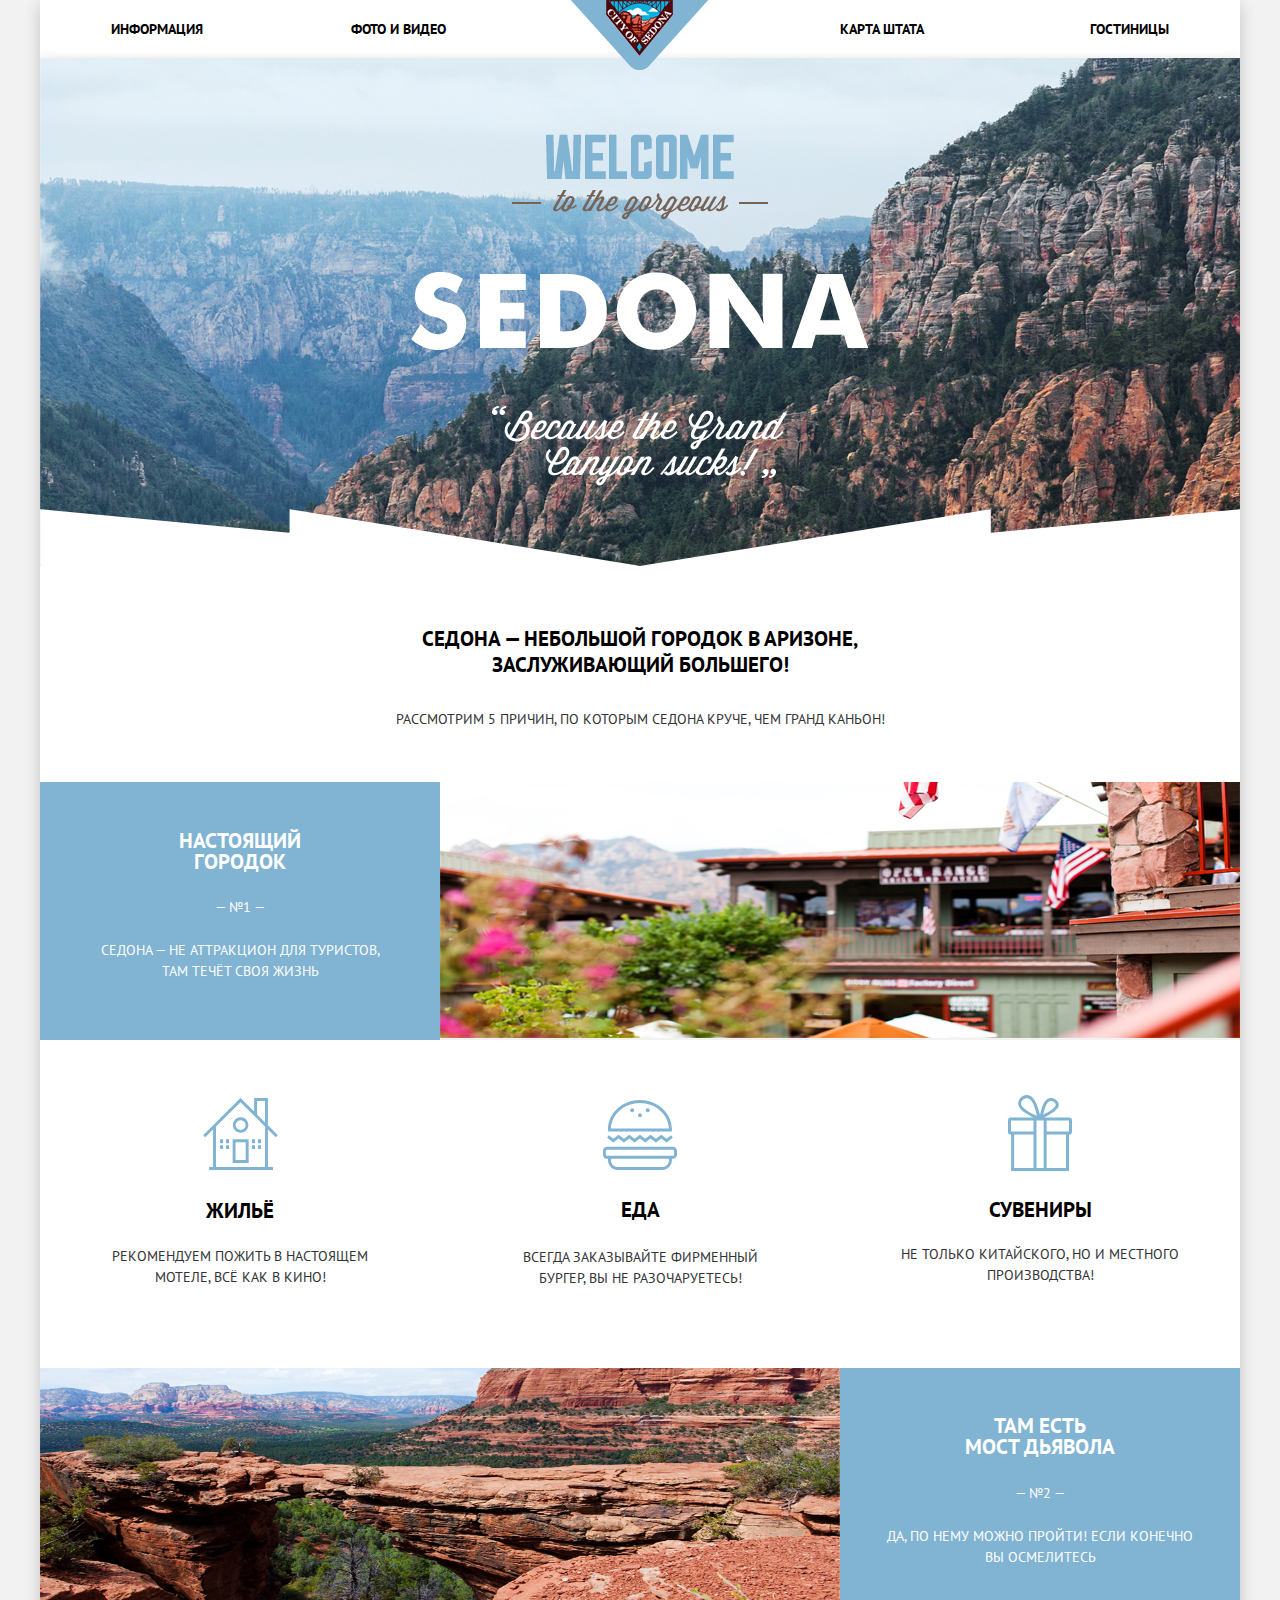
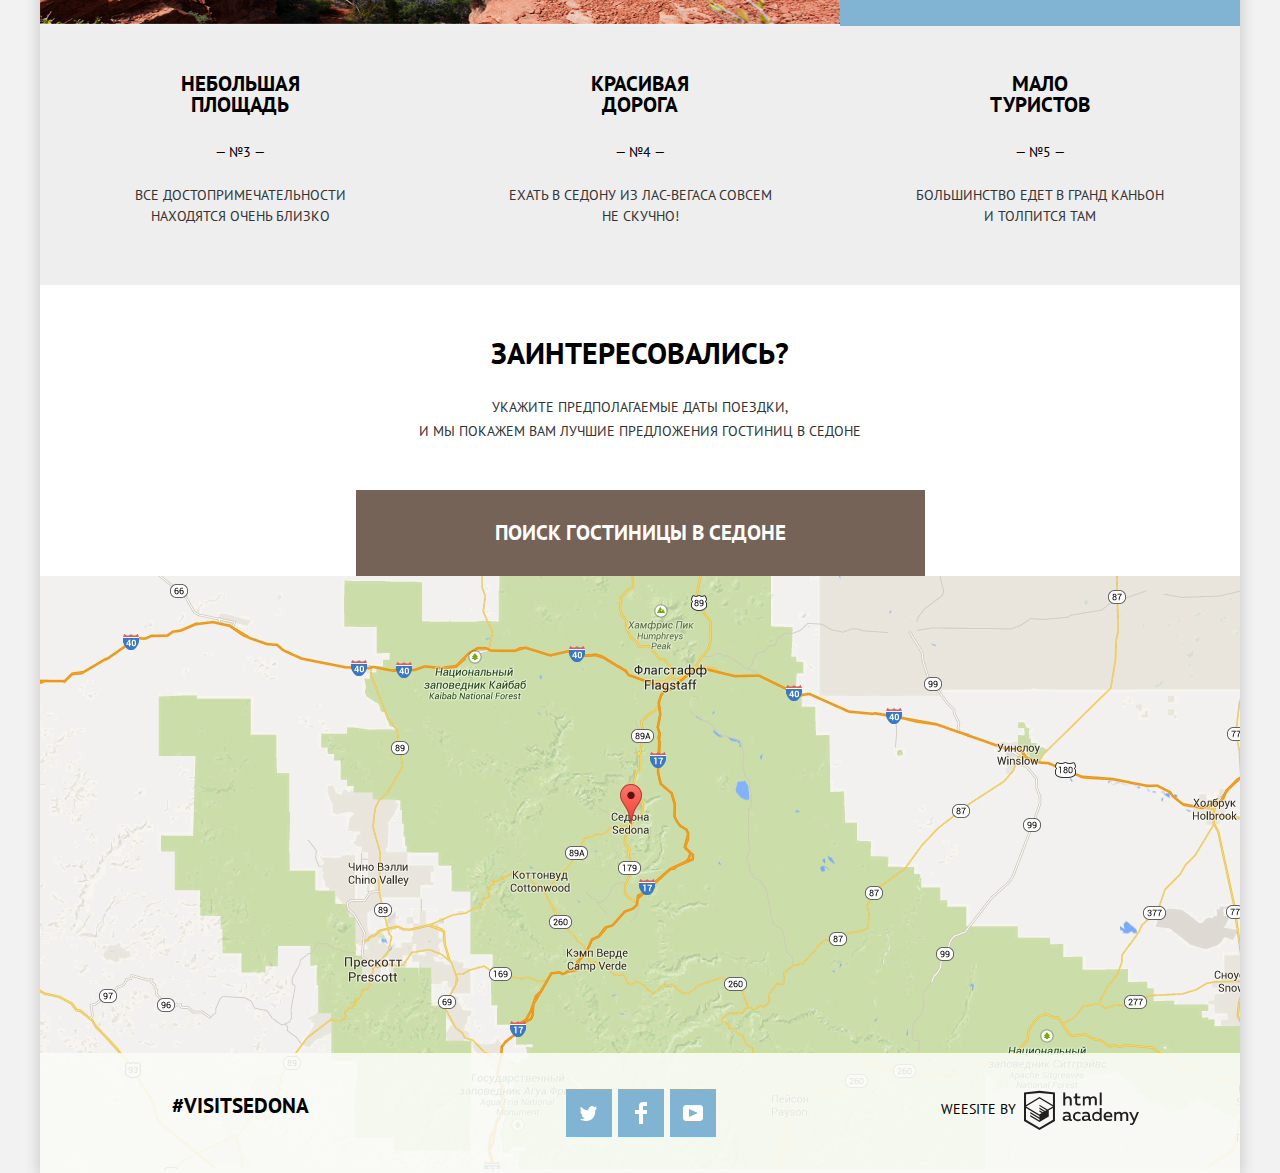
==== commit b5f477a0: "09.07.18" ====
--- a/index.html
+++ b/index.html
@@ -9,18 +9,23 @@
   </head>
   <body>
     <header class="wrapper">
-      <div class="header-logo"><a href="#" aria-label="Sedona"><img src="img/header-logo.png" width="138" height="70" alt="Логотип"></a>
+      <div class="header-logo">
+        <a href="#" aria-label="Sedona"><img src="img/header-logo.png" width="138" height="70" alt="Логотип"></a>
       </div>
       <nav class="main-navigation">
         <ul class="site-navigation">
-          <li class="site-navigation-info"><a href="#" aria-label="Информация">Информация</a>
+          <li class="site-navigation-info">
+            <a href="#" aria-label="Информация">Информация</a>
           </li>
-          <li class="site-navigation-foto"><a href="#" aria-label="Фото и видео">Фото и видео</a>
+          <li class="site-navigation-foto">
+            <a href="#" aria-label="Фото и видео">Фото и видео</a>
           </li>
-          <li class="site-navigation-map"><a href="#" aria-label="Карта штата">Карта штата</a>
+          <li class="site-navigation-map">
+            <a href="#" aria-label="Карта штата">Карта штата</a>
           </li>
-          <li class="site-navigation-hotels"><a href="hotels.html" aria-label="Гостиницы">Гостиницы</a>
-           </li> 
+          <li class="site-navigation-hotels">
+            <a href="hotels.html" aria-label="Гостиницы">Гостиницы</a>
+          </li> 
         </ul>
       </nav>
     </header>
@@ -32,108 +37,106 @@
       </div>
       <div class="advantage-header">
         <div class="advantage-header-title">
-        <h1>Седона — небольшой городок в Аризоне, заслуживающий большего!</h1>
-        <p >Рассмотрим 5 причин, по которым Седона круче, чем гранд каньон!</p>
+          <h1>Седона — небольшой городок в Аризоне, заслуживающий большего!</h1>
+          <p >Рассмотрим 5 причин, по которым Седона круче, чем гранд каньон!</p>
         </div>
       </div>
-    <section class="advantage">
-      <h2 class="visually-hidden">Преимущества</h2>
-      <ul class="advantage-list">
-        <li class="advantage-item">
-          <div class="advantage-first-item">
-            <h3>Настоящий городок</h3>
-            <div class="advantage-number">— №1 —</div>
-            <p>Седона — не аттракцион для туристов, там течёт своя жизнь</p>
-          </div>
-          <div class="advantage-picture">
-            <img src="img/city.jpg" width="800" height="401" alt="Городок">
-          </div>
-        </li>
-        <li class="advantage-item">
-          <div class="advantage-home">
-            <img src="img/icon-1.svg" width="75" height="72" alt="Жильё">
+      <section class="advantage">
+        <h2 class="visually-hidden">Преимущества</h2>
+        <ul class="advantage-list">
+          <li class="advantage-item">
+            <div class="advantage-first-item">
+              <h3>Настоящий городок</h3>
+              <div class="advantage-number">— №1 —</div>
+              <p>Седона — не аттракцион для туристов, там течёт своя жизнь</p>
+            </div>
+            <div class="advantage-picture">
+              <img src="img/city.jpg" width="800" height="401" alt="Городок">
+            </div>
+          </li>
+          <li class="advantage-item">
+            <div class="advantage-home">
+              <img src="img/icon-1.svg" width="75" height="72" alt="Жильё">
               <h3>Жильё</h3>
               <p>Рекомендуем пожить в настоящем мотеле, всё как в кино!</p>
-          </div>
-          <div class="advantage-food">
-            <img src="img/icon-3.svg" width="74" height="70" alt="Еда">
-            <h3>Еда</h3>
-            <p>Всегда заказывайте фирменный бургер, вы не разочаруетесь!</p>
-          </div>
-          <div class="advantage-suvinirs">
-            <img class="suvinir" src="img/icon-2.svg" width="64" height="76" alt="Сувениры">
-            <h3>Сувениры</h3>
-            <p>Не только китайского, но и местного производства!</p>
-          </div>
+            </div>
+            <div class="advantage-food">
+              <img src="img/icon-3.svg" width="74" height="70" alt="Еда">
+              <h3>Еда</h3>
+              <p>Всегда заказывайте фирменный бургер, вы не разочаруетесь!</p>
+            </div>
+            <div class="advantage-suvinirs">
+              <img class="suvinir" src="img/icon-2.svg" width="64" height="76" alt="Сувениры">
+              <h3>Сувениры</h3>
+              <p>Не только китайского, но и местного производства!</p>
+            </div>
           </li>
-        <li class="advantage-item">
-          <div class="advantage-picture">
-            <img src="img/canyon.jpg" width="800" height="400" alt="Kаньон">
-          </div>
-          <div class="advantage-third-item">
-            <h3>Там есть<br> мост дьявола</h3>
-            <div class="advantage-number">— №2 — </div>
+          <li class="advantage-item">
+            <div class="advantage-picture">
+              <img src="img/canyon.jpg" width="800" height="400" alt="Kаньон">
+            </div>
+            <div class="advantage-third-item">
+              <h3>Там есть<br> мост дьявола</h3>
+              <div class="advantage-number">— №2 — </div>
               <p>Да, по нему можно пройти! Если конечно вы осмелитесь</p>
-          </div>
-        </li>
-        <li class="advantage-item">
-          <div class="advantage-fourth-item">
-            <h3>Небольшая площадь</h3>
+            </div>
+          </li>
+          <li class="advantage-item">
+            <div class="advantage-fourth-item">
+              <h3>Небольшая площадь</h3>
               <div class="advantage-number">— №3 —</div>
               <p>Все достопримечательности находятся очень близко</p>
+            </div>
+            <div class="advantage-fourth-item">
+              <h3>Красивая дорога</h3>
+              <div class="advantage-number">— №4 —</div>
+              <p>Ехать в Седону из Лас-Вегаса совсем не скучно!</p>
+            </div>
+            <div class="advantage-fifth-item">
+              <h3>Мало туристов</h3>
+              <div class="advantage-number">— №5 —</div>
+              <p> Большинство едет в гранд каньон и толпится там</p>
+            </div>
+          </li>
+        </ul>
+      </section>
+      <section class="search">
+        <h2>Заинтересовались?</h2>
+        <p>Укажите предполагаемые даты поездки,<br> и мы покажем вам лучшие предложения гостиниц в седоне</p>
+        <div class="parent">
+          <a href="form.html" class="btn-search" aria-label="Открытие формы поиска гостиницы">Поиск гостиницы в Седоне</a>
+          <div class="search-modal">
+            <form class="search-form" action="https://echo.htmlacademy.ru" method="post">
+              <div class="search-form-data1">
+                <label for="from">Дата заезда:</label>
+                <div class="search-form-row">
+                  <input  type="text" id="from" name="arrival" value="24 апреля 2017">
+                  <button type="button" class="search-form-calendar" aria-label="Календарь"><svg xmlns="http://www.w3.org/2000/svg" width="21" height="22" viewBox="0 0 21 22"><path d="M19.251 2.025h-2.845V.648c0-.381-.294-.689-.656-.689-.363 0-.656.308-.656.689v1.377h-3.938V.648c0-.381-.294-.689-.655-.689-.363 0-.657.308-.657.689v1.377H5.906V.648c0-.381-.294-.689-.656-.689-.363 0-.657.308-.657.689v1.377H1.75C.784 2.025 0 2.847 0 3.862v16.302C0 21.179.784 22 1.75 22h17.501c.966 0 1.749-.821 1.749-1.836V3.862c0-1.015-.783-1.837-1.749-1.837zm.437 18.139a.448.448 0 0 1-.437.459H1.75a.45.45 0 0 1-.438-.459V3.862a.45.45 0 0 1 .438-.459h2.844v1.378c0 .381.294.689.657.689.362 0 .656-.308.656-.689V3.403h3.938v1.378c0 .381.294.689.657.689.361 0 .655-.308.655-.689V3.403h3.938v1.378c0 .381.293.689.656.689.362 0 .656-.308.656-.689V3.403h2.845c.241 0 .437.206.437.459v16.302z"/><path d="M4.594 8.225h2.625v2.066H4.594zM4.594 11.668h2.625v2.067H4.594zM4.594 15.112h2.625v2.066H4.594zM9.188 15.112h2.625v2.066H9.188zM9.188 11.668h2.625v2.067H9.188zM9.188 8.225h2.625v2.066H9.188zM13.781 15.112h2.625v2.066h-2.625zM13.781 11.668h2.625v2.067h-2.625zM13.781 8.225h2.625v2.066h-2.625z"/></svg></button>
+                </div>
               </div>
-              <div class="advantage-fourth-item">
-                <h3>Красивая дорога</h3>
-              <div class="advantage-number">— №4 —</div>
-                <p>Ехать в Седону из Лас-Вегаса совсем не скучно!</p>
+              <div class="search-form-data2">
+                <label class="search-form-label" for="to">Дата выезда:</label>
+                <div class="search-form-row">
+                  <input  type="text" id="to" value="4 июля 2017">
+                  <button type="button" class="search-form-calendar" aria-label="Календарь"><svg xmlns="http://www.w3.org/2000/svg" width="21" height="22" viewBox="0 0 21 22"><path d="M19.251 2.025h-2.845V.648c0-.381-.294-.689-.656-.689-.363 0-.656.308-.656.689v1.377h-3.938V.648c0-.381-.294-.689-.655-.689-.363 0-.657.308-.657.689v1.377H5.906V.648c0-.381-.294-.689-.656-.689-.363 0-.657.308-.657.689v1.377H1.75C.784 2.025 0 2.847 0 3.862v16.302C0 21.179.784 22 1.75 22h17.501c.966 0 1.749-.821 1.749-1.836V3.862c0-1.015-.783-1.837-1.749-1.837zm.437 18.139a.448.448 0 0 1-.437.459H1.75a.45.45 0 0 1-.438-.459V3.862a.45.45 0 0 1 .438-.459h2.844v1.378c0 .381.294.689.657.689.362 0 .656-.308.656-.689V3.403h3.938v1.378c0 .381.294.689.657.689.361 0 .655-.308.655-.689V3.403h3.938v1.378c0 .381.293.689.656.689.362 0 .656-.308.656-.689V3.403h2.845c.241 0 .437.206.437.459v16.302z"/><path d="M4.594 8.225h2.625v2.066H4.594zM4.594 11.668h2.625v2.067H4.594zM4.594 15.112h2.625v2.066H4.594zM9.188 15.112h2.625v2.066H9.188zM9.188 11.668h2.625v2.067H9.188zM9.188 8.225h2.625v2.066H9.188zM13.781 15.112h2.625v2.066h-2.625zM13.781 11.668h2.625v2.067h-2.625zM13.781 8.225h2.625v2.066h-2.625z"/></svg></button>
+                </div>
               </div>
-              <div class="advantage-fifth-item">
-                <h3>Мало<br> туристов</h3>
-                <div class="advantage-number">— №5 —</div>
-                  <p> Большинство едет в гранд каньон и толпится там</p>
+              <div class="search-form-number">
+                <p class="number-abults">
+                  <label class="search-form-label" for="number1">Взрослые:</label>
+                  <button type="button" class="btn-minus" aria-label="Уменьшить количество взрослых"></button>
+                  <input class="search-form-field" type="text" id="number1" value="2">
+                  <button type="button" class="btn-plus" aria-label="Увеличить количество взрослых"></button>
+                </p>
+                <p class="number-children">
+                  <label class="search-form-label" for="number2">Дети:</label>
+                  <button type="button" class="btn-minus" aria-label="Уменьшить количество детей"></button>
+                  <input class="search-form-field" type="text" id="number2" value="0">
+                  <button type="button" class="btn-plus" aria-label="Увеличить количество детей"></button>
+                </p>
               </div>
-        </li>
-      </ul>
-    </section>
-    <section class="search">
-      <h2>Заинтересовались?</h2>
-      <p>Укажите предполагаемые даты поездки,<br> и мы покажем вам лучшие предложения гостиниц в седоне</p>
-      <div class="parent">
-        <a type="button" class="btn-search" href="form.html" aria-label="Открытие формы поиска гостиницы">Поиск гостиницы в Седоне</a>
-        <div class="search-modal">
-        <form class="search-form" action="https://echo.htmlacademy.ru" method="post">
-          <div class="search-form-data1">
-            <label for="from">Дата заезда:</label>
-            <div class="search-form-row">
-              <input  type="text" id="from" name="arrival" value="24 апреля 2017">
-              <button type="button" class="search-form-calendar" aria-label="Календарь"><svg xmlns="http://www.w3.org/2000/svg" width="21" height="22" viewBox="0 0 21 22"><path d="M19.251 2.025h-2.845V.648c0-.381-.294-.689-.656-.689-.363 0-.656.308-.656.689v1.377h-3.938V.648c0-.381-.294-.689-.655-.689-.363 0-.657.308-.657.689v1.377H5.906V.648c0-.381-.294-.689-.656-.689-.363 0-.657.308-.657.689v1.377H1.75C.784 2.025 0 2.847 0 3.862v16.302C0 21.179.784 22 1.75 22h17.501c.966 0 1.749-.821 1.749-1.836V3.862c0-1.015-.783-1.837-1.749-1.837zm.437 18.139a.448.448 0 0 1-.437.459H1.75a.45.45 0 0 1-.438-.459V3.862a.45.45 0 0 1 .438-.459h2.844v1.378c0 .381.294.689.657.689.362 0 .656-.308.656-.689V3.403h3.938v1.378c0 .381.294.689.657.689.361 0 .655-.308.655-.689V3.403h3.938v1.378c0 .381.293.689.656.689.362 0 .656-.308.656-.689V3.403h2.845c.241 0 .437.206.437.459v16.302z"/><path d="M4.594 8.225h2.625v2.066H4.594zM4.594 11.668h2.625v2.067H4.594zM4.594 15.112h2.625v2.066H4.594zM9.188 15.112h2.625v2.066H9.188zM9.188 11.668h2.625v2.067H9.188zM9.188 8.225h2.625v2.066H9.188zM13.781 15.112h2.625v2.066h-2.625zM13.781 11.668h2.625v2.067h-2.625zM13.781 8.225h2.625v2.066h-2.625z"/></svg>
-              </button>
-            </div>
-          </div>
-          <div class="search-form-data2">
-            <label class="search-form-label" for="to">Дата выезда:</label>
-            <div class="search-form-row">
-              <input  type="text" id="to" value="4 июля 2017">
-              <button type="button" class="search-form-calendar" aria-label="Календарь"><svg xmlns="http://www.w3.org/2000/svg" width="21" height="22" viewBox="0 0 21 22"><path d="M19.251 2.025h-2.845V.648c0-.381-.294-.689-.656-.689-.363 0-.656.308-.656.689v1.377h-3.938V.648c0-.381-.294-.689-.655-.689-.363 0-.657.308-.657.689v1.377H5.906V.648c0-.381-.294-.689-.656-.689-.363 0-.657.308-.657.689v1.377H1.75C.784 2.025 0 2.847 0 3.862v16.302C0 21.179.784 22 1.75 22h17.501c.966 0 1.749-.821 1.749-1.836V3.862c0-1.015-.783-1.837-1.749-1.837zm.437 18.139a.448.448 0 0 1-.437.459H1.75a.45.45 0 0 1-.438-.459V3.862a.45.45 0 0 1 .438-.459h2.844v1.378c0 .381.294.689.657.689.362 0 .656-.308.656-.689V3.403h3.938v1.378c0 .381.294.689.657.689.361 0 .655-.308.655-.689V3.403h3.938v1.378c0 .381.293.689.656.689.362 0 .656-.308.656-.689V3.403h2.845c.241 0 .437.206.437.459v16.302z"/><path d="M4.594 8.225h2.625v2.066H4.594zM4.594 11.668h2.625v2.067H4.594zM4.594 15.112h2.625v2.066H4.594zM9.188 15.112h2.625v2.066H9.188zM9.188 11.668h2.625v2.067H9.188zM9.188 8.225h2.625v2.066H9.188zM13.781 15.112h2.625v2.066h-2.625zM13.781 11.668h2.625v2.067h-2.625zM13.781 8.225h2.625v2.066h-2.625z"/></svg>
-              </button>
-            </div>
-          </div>
-          <div class="search-form-number">
-            <p class="number-abults">
-              <label class="search-form-label" for="number1">Взрослые:</label>
-              <button type="button" class="btn-minus" aria-label="Уменьшить количество взрослых"></button>
-              <input class="search-form-field" type="text" id="number1" value="2">
-              <button type="button" class="btn-plus" aria-label="Увеличить количество взрослых"></button>
-            </p>
-            <p class="number-children">
-              <label class="search-form-label" for="number2">Дети:</label>
-              <button type="button" class="btn-minus" aria-label="Уменьшить количество детей"></button>
-              <input class="search-form-field" type="text" id="number2" value="0">
-              <button type="button" class="btn-plus" aria-label="Увеличить количество детей"></button>
-            </p>
-          </div>
-          <button class="find-btn" type="submit" aria-label="Найти гостиницы">Найти</button>
-        </form>
+            <button class="find-btn" type="submit" aria-label="Найти гостиницы">Найти</button>
+          </form>
         </div>
       </div>
     </section>
@@ -148,24 +151,19 @@
         <div class="footer-social">
           <ul>
             <li>
-              <a class="social-button" href="#" aria-label="Твитер"><span class="visually-hidden">Твитер</span><svg xmlns="  http://www.w3.org/2000/svg" width="17" height="15" xmlns:xlink="http://www.w3.org/1999/xlink" viewBox="0 0 17 15"><path fill="#FFF" d="M10.95.144c1.685-.496 2.984.27 3.577 1.179.673-.231 1.331-.481 2.011-.708a2.345 2.345 0 0 1-.857 1.768c.685.17 1.304-.491 1.304-.491-.169 1-1.006 1.788-1.563 2.024-.231 6.75-3.175 11.217-10.077 11.082h-.446c-.41 0-4.164-.46-4.898-1.887 2.271.196 3.893-.422 4.693-1.177-.96-.3-2.679-.477-2.979-2.95.349.106.564.228 1.19.119C1.705 8.247.374 7.53.448 5.33c.285.328 1.067.536 1.34.472C1.085 5.561-.182 2.442.894.85c1.818 1.854 3.735 3.606 7.152 3.773C8.254 2.33 9.183.793 10.95.144z"/></svg>
-              </a>
+              <a class="social-button" href="#" aria-label="Твитер"><span class="visually-hidden">Твитер</span><svg xmlns="http://www.w3.org/2000/svg" xmlns:xlink="http://www.w3.org/1999/xlink" width="17" height="15" viewBox="0 0 17 15"><path fill="#FFF" d="M10.95.144c1.685-.496 2.984.27 3.577 1.179.673-.231 1.331-.481 2.011-.708a2.345 2.345 0 0 1-.857 1.768c.685.17 1.304-.491 1.304-.491-.169 1-1.006 1.788-1.563 2.024-.231 6.75-3.175 11.217-10.077 11.082h-.446c-.41 0-4.164-.46-4.898-1.887 2.271.196 3.893-.422 4.693-1.177-.96-.3-2.679-.477-2.979-2.95.349.106.564.228 1.19.119C1.705 8.247.374 7.53.448 5.33c.285.328 1.067.536 1.34.472C1.085 5.561-.182 2.442.894.85c1.818 1.854 3.735 3.606 7.152 3.773C8.254 2.33 9.183.793 10.95.144z"/></svg></a>
             </li>
             <li>
-              <a class="social-button" href="#" aria-label="Фейсбук"><span class="visually-hidden">Фейсбук</span><svg xmlns="http://www.w3.org/2000/svg" width="12" height="22" viewBox="0 0 12 22"><path fill="#FFF" d="M12 4V0H8a4 4 0 0 0-4 4v4H0v4h4v10h4V12h4V8H8V4h4z"/></svg>
-              </a>
+              <a class="social-button" href="#" aria-label="Фейсбук"><span class="visually-hidden">Фейсбук</span><svg xmlns="http://www.w3.org/2000/svg" width="12" height="22" viewBox="0 0 12 22"><path fill="#FFF" d="M12 4V0H8a4 4 0 0 0-4 4v4H0v4h4v10h4V12h4V8H8V4h4z"/></svg></a>
             </li>
             <li>
-              <a class="social-button" href="#" aria-label="Youtube"><span class="visually-hidden">Youtube</span><svg xmlns="http://www.w3.org/2000/svg" xmlns:xlink="http://www.w3.org/1999/xlink" width="20" height="16" viewBox="0 0 20 16"><path fill="#FFF" d="M17 0H3C1.35 0 0 1.35 0 3v10c0 1.65 1.35 3 3 3h14c1.65 0 3-1.35 3-3V3c0-1.65-1.35-3-3-3zM6.027 11.998V4.002L15.014 8l-8.987 3.998z"/></svg>
-              </a>
+              <a class="social-button" href="#" aria-label="Youtube"><span class="visually-hidden">Youtube</span><svg xmlns="http://www.w3.org/2000/svg" xmlns:xlink="http://www.w3.org/1999/xlink" width="20" height="16" viewBox="0 0 20 16"><path fill="#FFF" d="M17 0H3C1.35 0 0 1.35 0 3v10c0 1.65 1.35 3 3 3h14c1.65 0 3-1.35 3-3V3c0-1.65-1.35-3-3-3zM6.027 11.998V4.002L15.014 8l-8.987 3.998z"/></svg></a>
             </li>
           </ul>
         </div>
         <div class="footer-copyright">
           <b>Weesite by</b>
-          <a href="https://htmlacademy.ru/intensive/htmlcss" aria-label="Логотип htmlacademy">
-            <svg id="Layer_1" data-name="Layer 1" xmlns="http://www.w3.org/2000/svg" width="115" height="41" viewBox="0 0 108.08 36.85"><title>logo-htmlacademy-small1</title><path d="M44.61,26.88a2,2,0,0,0,.55-0.1v1.33a3.25,3.25,0,0,1-1.18.21,1.67,1.67,0,0,1-1.67-1,4.84,4.84,0,0,1-3.14,1.08c-1.51,0-2.91-.83-2.91-2.55,0-2.13,2-2.79,3.71-2.79a11.08,11.08,0,0,1,2.17.25v-0.3c0-1-.76-1.77-2.19-1.77a7.42,7.42,0,0,0-3,.64v-1.7a10.21,10.21,0,0,1,3.19-.55c2.36,0,3.81,1.12,3.81,3.65v3a0.54,0.54,0,0,0,.49.59h0.17Zm-6.44-1.13A1.35,1.35,0,0,0,39.63,27h0.11a3.39,3.39,0,0,0,2.41-1V24.58a9.72,9.72,0,0,0-1.81-.21c-1,0-2.16.33-2.16,1.38h0Zm12.36-6.11a5,5,0,0,1,2.57.64V22a4.08,4.08,0,0,0-2.3-.7,2.75,2.75,0,1,0,0,5.49,5,5,0,0,0,2.43-.64v1.71a6.27,6.27,0,0,1-2.76.57A4.21,4.21,0,0,1,46,24.51q0-.21,0-0.41a4.32,4.32,0,0,1,4.18-4.46h0.38Zm12.17,7.24a2,2,0,0,0,.55-0.1v1.33a3.25,3.25,0,0,1-1.18.21,1.67,1.67,0,0,1-1.67-1,4.84,4.84,0,0,1-3.14,1.08c-1.51,0-2.91-.83-2.91-2.55,0-2.13,2-2.79,3.71-2.79a11.08,11.08,0,0,1,2.17.25v-0.3c0-1-.76-1.77-2.19-1.77a7.42,7.42,0,0,0-3,.64v-1.7a10.21,10.21,0,0,1,3.19-.55c2.36,0,3.81,1.12,3.81,3.65v3a0.54,0.54,0,0,0,.49.59h0.17Zm-6.44-1.13A1.35,1.35,0,0,0,57.73,27h0.11a3.39,3.39,0,0,0,2.41-1V24.58a9.72,9.72,0,0,0-1.81-.21c-1.06,0-2.16.33-2.16,1.38h0ZM73,16V28.2H71.35V26.88a3.88,3.88,0,0,1-3.19,1.54,4.4,4.4,0,0,1,0-8.78,3.81,3.81,0,0,1,3,1.3V16H73Zm-4.53,5.22a2.76,2.76,0,1,0,0,5.52A2.86,2.86,0,0,0,71.15,25V23A2.91,2.91,0,0,0,68.49,21.27ZM79,19.64c3.31,0,4.46,2.68,3.92,5.09H76.7c0.21,1.5,1.67,2.11,3.19,2.11a6.11,6.11,0,0,0,2.64-.59v1.6a7.14,7.14,0,0,1-3,.57C77,28.42,74.78,27,74.78,24a4.18,4.18,0,0,1,4-4.39H79Zm0.09,1.54a2.28,2.28,0,0,0-2.44,2.1v0.06H81.3A2,2,0,0,0,79.13,21.18Zm5.73,7V19.87h1.65v1a3.81,3.81,0,0,1,2.78-1.27A2.86,2.86,0,0,1,91.89,21a4.12,4.12,0,0,1,2.91-1.33A3.06,3.06,0,0,1,98,23V28.2h-1.9V23.05a1.59,1.59,0,0,0-1.42-1.75H94.42a2.8,2.8,0,0,0-2.07,1.12V28.2h-1.9V23.05A1.59,1.59,0,0,0,89,21.31H88.8a3,3,0,0,0-2.21,1.29v5.63H84.86Zm21.31-8.33h1.9l-3.91,9.46c-0.9,2.17-2.09,2.86-3.35,2.86a4.76,4.76,0,0,1-1.1-.14V30.46a2.86,2.86,0,0,0,.85.12c0.9,0,1.58-.64,2.07-1.9l0.17-.42-4-8.4h2l2.86,6.29ZM38.73,1.46V6.22a3.81,3.81,0,0,1,2.7-1.14,3.25,3.25,0,0,1,3.44,3.4v5.15H43V8.72a1.81,1.81,0,0,0-1.61-2h-0.3a2.93,2.93,0,0,0-2.32,1.39v5.52h-1.9V1.46h1.9ZM49.94,2.31v3h3V6.91h-3v3.81c0,1.1.5,1.46,1.58,1.46a4.49,4.49,0,0,0,1.69-.33v1.6A6.8,6.8,0,0,1,51,13.8a2.55,2.55,0,0,1-2.86-2.74V6.89H46.58V5.26h1.5V2.74Zm5.4,11.31V5.28H57v1A3.81,3.81,0,0,1,59.77,5a2.86,2.86,0,0,1,2.6,1.33A4.12,4.12,0,0,1,65.28,5,3.06,3.06,0,0,1,68.44,8.4v5.21h-1.9V8.46a1.59,1.59,0,0,0-1.42-1.75H64.89a2.8,2.8,0,0,0-2.07,1.12v5.78h-1.9V8.46A1.59,1.59,0,0,0,59.5,6.71H59.27A3,3,0,0,0,57.06,8v5.63H55.34ZM71.17,1.45H73V13.6H71.17V1.45ZM14.71,0H14.55L0,1.54V28.21l14.55,8.66,14.55-8.66V1.54Zm12.5,27.1L14.55,34.64,1.9,27.12V16.18l12.59,7.5V25L5.86,19.9v1.31l8.68,5.21v1.39L5.87,22.65V24l8.68,5.21,8.75-5.24V18.31L27.2,16V27.12Zm0-12.53-3.48,2-1.6,1L14.51,13v1.31L21,18.23H21l-0.14.09-1,.54-5.37-3.2V17l4.24,2.52-1,.67-3.2-1.9v1.31l2.1,1.24L14.5,22.1,2,14.65,14.51,7.11Zm0-1.32L14.49,5.76,1.91,13.25v-10L14.56,1.92,27.21,3.25v10h0Z" transform="translate(0 -0.02)" /></svg>
-          </a>
+          <a href="https://htmlacademy.ru/intensive/htmlcss" aria-label="Логотип htmlacademy"><svg id="Layer_1" data-name="Layer 1" xmlns="http://www.w3.org/2000/svg" width="115" height="41" viewBox="0 0 108.08 36.85"><title>logo-htmlacademy-small1</title><path d="M44.61,26.88a2,2,0,0,0,.55-0.1v1.33a3.25,3.25,0,0,1-1.18.21,1.67,1.67,0,0,1-1.67-1,4.84,4.84,0,0,1-3.14,1.08c-1.51,0-2.91-.83-2.91-2.55,0-2.13,2-2.79,3.71-2.79a11.08,11.08,0,0,1,2.17.25v-0.3c0-1-.76-1.77-2.19-1.77a7.42,7.42,0,0,0-3,.64v-1.7a10.21,10.21,0,0,1,3.19-.55c2.36,0,3.81,1.12,3.81,3.65v3a0.54,0.54,0,0,0,.49.59h0.17Zm-6.44-1.13A1.35,1.35,0,0,0,39.63,27h0.11a3.39,3.39,0,0,0,2.41-1V24.58a9.72,9.72,0,0,0-1.81-.21c-1,0-2.16.33-2.16,1.38h0Zm12.36-6.11a5,5,0,0,1,2.57.64V22a4.08,4.08,0,0,0-2.3-.7,2.75,2.75,0,1,0,0,5.49,5,5,0,0,0,2.43-.64v1.71a6.27,6.27,0,0,1-2.76.57A4.21,4.21,0,0,1,46,24.51q0-.21,0-0.41a4.32,4.32,0,0,1,4.18-4.46h0.38Zm12.17,7.24a2,2,0,0,0,.55-0.1v1.33a3.25,3.25,0,0,1-1.18.21,1.67,1.67,0,0,1-1.67-1,4.84,4.84,0,0,1-3.14,1.08c-1.51,0-2.91-.83-2.91-2.55,0-2.13,2-2.79,3.71-2.79a11.08,11.08,0,0,1,2.17.25v-0.3c0-1-.76-1.77-2.19-1.77a7.42,7.42,0,0,0-3,.64v-1.7a10.21,10.21,0,0,1,3.19-.55c2.36,0,3.81,1.12,3.81,3.65v3a0.54,0.54,0,0,0,.49.59h0.17Zm-6.44-1.13A1.35,1.35,0,0,0,57.73,27h0.11a3.39,3.39,0,0,0,2.41-1V24.58a9.72,9.72,0,0,0-1.81-.21c-1.06,0-2.16.33-2.16,1.38h0ZM73,16V28.2H71.35V26.88a3.88,3.88,0,0,1-3.19,1.54,4.4,4.4,0,0,1,0-8.78,3.81,3.81,0,0,1,3,1.3V16H73Zm-4.53,5.22a2.76,2.76,0,1,0,0,5.52A2.86,2.86,0,0,0,71.15,25V23A2.91,2.91,0,0,0,68.49,21.27ZM79,19.64c3.31,0,4.46,2.68,3.92,5.09H76.7c0.21,1.5,1.67,2.11,3.19,2.11a6.11,6.11,0,0,0,2.64-.59v1.6a7.14,7.14,0,0,1-3,.57C77,28.42,74.78,27,74.78,24a4.18,4.18,0,0,1,4-4.39H79Zm0.09,1.54a2.28,2.28,0,0,0-2.44,2.1v0.06H81.3A2,2,0,0,0,79.13,21.18Zm5.73,7V19.87h1.65v1a3.81,3.81,0,0,1,2.78-1.27A2.86,2.86,0,0,1,91.89,21a4.12,4.12,0,0,1,2.91-1.33A3.06,3.06,0,0,1,98,23V28.2h-1.9V23.05a1.59,1.59,0,0,0-1.42-1.75H94.42a2.8,2.8,0,0,0-2.07,1.12V28.2h-1.9V23.05A1.59,1.59,0,0,0,89,21.31H88.8a3,3,0,0,0-2.21,1.29v5.63H84.86Zm21.31-8.33h1.9l-3.91,9.46c-0.9,2.17-2.09,2.86-3.35,2.86a4.76,4.76,0,0,1-1.1-.14V30.46a2.86,2.86,0,0,0,.85.12c0.9,0,1.58-.64,2.07-1.9l0.17-.42-4-8.4h2l2.86,6.29ZM38.73,1.46V6.22a3.81,3.81,0,0,1,2.7-1.14,3.25,3.25,0,0,1,3.44,3.4v5.15H43V8.72a1.81,1.81,0,0,0-1.61-2h-0.3a2.93,2.93,0,0,0-2.32,1.39v5.52h-1.9V1.46h1.9ZM49.94,2.31v3h3V6.91h-3v3.81c0,1.1.5,1.46,1.58,1.46a4.49,4.49,0,0,0,1.69-.33v1.6A6.8,6.8,0,0,1,51,13.8a2.55,2.55,0,0,1-2.86-2.74V6.89H46.58V5.26h1.5V2.74Zm5.4,11.31V5.28H57v1A3.81,3.81,0,0,1,59.77,5a2.86,2.86,0,0,1,2.6,1.33A4.12,4.12,0,0,1,65.28,5,3.06,3.06,0,0,1,68.44,8.4v5.21h-1.9V8.46a1.59,1.59,0,0,0-1.42-1.75H64.89a2.8,2.8,0,0,0-2.07,1.12v5.78h-1.9V8.46A1.59,1.59,0,0,0,59.5,6.71H59.27A3,3,0,0,0,57.06,8v5.63H55.34ZM71.17,1.45H73V13.6H71.17V1.45ZM14.71,0H14.55L0,1.54V28.21l14.55,8.66,14.55-8.66V1.54Zm12.5,27.1L14.55,34.64,1.9,27.12V16.18l12.59,7.5V25L5.86,19.9v1.31l8.68,5.21v1.39L5.87,22.65V24l8.68,5.21,8.75-5.24V18.31L27.2,16V27.12Zm0-12.53-3.48,2-1.6,1L14.51,13v1.31L21,18.23H21l-0.14.09-1,.54-5.37-3.2V17l4.24,2.52-1,.67-3.2-1.9v1.31l2.1,1.24L14.5,22.1,2,14.65,14.51,7.11Zm0-1.32L14.49,5.76,1.91,13.25v-10L14.56,1.92,27.21,3.25v10h0Z" transform="translate(0 -0.02)" /></svg></a>
         </div>
       </div>
     </footer>
--- a/css/style.min.css
+++ b/css/style.min.css
@@ -1 +1 @@
-@-webkit-keyframes bounce{0%{-webkit-transform:translateY(-2000px);transform:translateY(-2000px)}70%{-webkit-transform:translateY(30px);transform:translateY(30px)}90%{-webkit-transform:translateY(-10px);transform:translateY(-10px)}to{-webkit-transform:translateY(0);transform:translateY(0)}}@keyframes bounce{0%{-webkit-transform:translateY(-2000px);transform:translateY(-2000px)}70%{-webkit-transform:translateY(30px);transform:translateY(30px)}90%{-webkit-transform:translateY(-10px);transform:translateY(-10px)}to{-webkit-transform:translateY(0);transform:translateY(0)}}@-webkit-keyframes shake{0%,to{-webkit-transform:translateX(0);transform:translateX(0)}10%,30%,50%,70%,90%{-webkit-transform:translateX(-10px);transform:translateX(-10px)}20%,40%,60%,80%{-webkit-transform:translateX(10px);transform:translateX(10px)}}@keyframes shake{0%,to{-webkit-transform:translateX(0);transform:translateX(0)}10%,30%,50%,70%,90%{-webkit-transform:translateX(-10px);transform:translateX(-10px)}20%,40%,60%,80%{-webkit-transform:translateX(10px);transform:translateX(10px)}}html{-webkit-box-sizing:border-box;box-sizing:border-box}.inner-page,body{margin:0;padding:0;font-family:"PT Sans",Arial,sans-serif;text-transform:uppercase;font-size:14px;background-color:#f2f2f2;background-position:top center;background-repeat:no-repeat;position:relative}a{text-decoration:none}img{max-width:100%;height:auto}.visually-hidden:not(:focus):not(:active),input[type=checkbox].visually-hidden,input[type=radio].visually-hidden{position:absolute;width:1px;height:1px;margin:-1px;border:0;padding:0;white-space:nowrap;-webkit-clip-path:inset(100%);clip-path:inset(100%);clip:rect(0 0 0 0);overflow:hidden}.wrapper{width:1200px;margin:0 auto;padding:0;position:relative;display:block;-webkit-box-shadow:0 5px 15px 0 rgba(0,1,1,.2);box-shadow:0 5px 15px 0 rgba(0,1,1,.2)}.main-navigation{width:100%}.header-logo{position:absolute;left:50%;width:138px;height:70px;margin-left:-69px;z-index:2}.main-navigation{line-height:26px;color:#000;font-weight:700;background-color:#fff}.main-navigation-wrapper,.site-navigation{display:-webkit-box;display:-ms-flexbox;display:flex}.main-navigation-wrapper{-webkit-box-pack:justify;-ms-flex-pack:justify;justify-content:space-between}.site-navigation{margin:0;color:#000;list-style:none;padding:0 71px}.site-navigation-foto,.site-navigation-info{width:241px;padding-top:16px;padding-bottom:16px}.site-navigation-map{padding-right:5px;margin-left:94px}.site-navigation-hotels,.site-navigation-map{width:241px;padding-top:16px;padding-bottom:16px;text-align:right}.site-navigation a{color:#000}.site-navigation a:hover{color:#81b3d2}.site-navigation a:focus{color:#81b3d2}.site-navigation a:active{color:#cacaca}.caption{background-color:#000}.caption-main{display:-webkit-box;display:-ms-flexbox;display:flex;-webkit-box-pack:center;-ms-flex-pack:center;justify-content:center;width:100%;margin:0 auto;font-size:0;background-image:url(../img/background-photo.jpg);background-position:center;background-repeat:no-repeat}.main-header-logo{width:458px;height:352px;padding-top:76px;padding-bottom:80px}.advantage-header{background-color:#fff;text-align:center;display:-webkit-box;display:-ms-flexbox;display:flex;-webkit-box-pack:center;-ms-flex-pack:center;justify-content:center;-webkit-box-align:center;-ms-flex-align:center;align-items:center;margin:0;padding:0}.advantage-header-title{width:576px;margin-top:60px;margin-bottom:50px}.advantage-header h1{font-size:21px;line-height:26px;font-weight:700;color:#000;padding-left:68px;padding-right:68px;padding-bottom:28px;margin:0}.advantage-header p{line-height:26px;color:#333;margin:0}.main{width:100%;position:relative}.advantage-list{width:100%;margin:0;padding:0;list-style:none;-webkit-box-orient:vertical;-webkit-box-direction:normal;-ms-flex-direction:column;flex-direction:column}.advantage-list h3,.advantage-list p{margin:0}.advantage-first-item,.advantage-item,.advantage-list{display:-webkit-box;display:-ms-flexbox;display:flex}.advantage-first-item{background-color:#81b3d2;color:#fff;width:400px;-webkit-box-orient:vertical;-webkit-box-direction:normal;-ms-flex-direction:column;flex-direction:column;-webkit-box-align:center;-ms-flex-align:center;align-items:center}.advantage-number{padding-bottom:24px}.advantage-first-item h3{width:130px;font-size:21px;line-height:21px;font-weight:700;margin:0;padding-top:48px;padding-bottom:26px;text-align:center}.advantage-first-item p{width:283px;line-height:21px;font-weight:400;margin:0 0 58px;text-align:center}.advantage-picture,.advantage-picture img{width:800px;height:256px}.advantage-home img{padding-top:58px;margin-bottom:30px}.advantage-food h3,.advantage-home h3,.advantage-suvinirs h3,.search h2{font-size:21px;line-height:21px;font-weight:700;color:#000;margin:0 0 25px}.advantage-food img{margin-top:60px;margin-bottom:29px}.advantage-food,.advantage-home{background-color:#fff;display:-webkit-box;display:-ms-flexbox;display:flex;-webkit-box-orient:vertical;-webkit-box-direction:normal;-ms-flex-direction:column;flex-direction:column;-webkit-box-align:center;-ms-flex-align:center;align-items:center;width:400px}.advantage-food h3,.advantage-suvinirs h3,.search h2{margin:0 0 27px}.advantage-suvinirs img{margin-top:55px;margin-bottom:28px}.advantage-suvinirs{background-color:#fff;text-align:center}.advantage-suvinirs h3,.search h2{margin:0 0 24px}.advantage-food p,.advantage-home p,.advantage-suvinirs p{width:285px;line-height:21px;font-weight:400;text-align:center;color:#333;margin:0 0 79px}.advantage-fifth-item,.advantage-fourth-item,.advantage-suvinirs,.advantage-third-item,.search{display:-webkit-box;display:-ms-flexbox;display:flex;-webkit-box-orient:vertical;-webkit-box-direction:normal;-ms-flex-direction:column;flex-direction:column;-webkit-box-align:center;-ms-flex-align:center;align-items:center;width:400px}.advantage-third-item{color:#fff;background-color:#81b3d2}.advantage-third-item h3{font-size:21px;line-height:21px;font-weight:700;text-align:center;margin:47px 0 27px}.advantage-fifth-item p,.advantage-fourth-item p,.advantage-third-item p,.search p{width:307px;text-align:center;line-height:21px;font-weight:400;margin:0 0 58px}.advantage-fifth-item,.advantage-fourth-item,.search{background-color:#eee}.advantage-fourth-item h3{width:150px}.advantage-fifth-item p,.advantage-fourth-item p,.search p{width:268px;color:#333}.advantage-fifth-item h3,.advantage-fourth-item h3{font-size:21px;line-height:21px;font-weight:700;text-align:center;color:#000;margin:47px 0 28px}.advantage-fifth-item p,.search p{width:255px}.search{width:100%;background-color:#fff;padding-top:50px}.search h2{font-size:30px;line-height:36px}.search p{width:454px;line-height:24px;margin:0 0 47px}.btn-search{background-color:#766357;display:inline-block;position:relative;border:0;vertical-align:middle;text-transform:uppercase;text-align:center;font-size:21px;line-height:26px;font-weight:700;color:#fff;padding:30px 139px}.parent a{border:0}.btn-search:focus,.btn-search:hover{background-color:#604e43}.btn-search:active{background-color:#503e33;color:rgba(146,138,133,.3)}.search-modal{background-color:#fff;text-transform:uppercase;vertical-align:middle;color:#000;font-size:14px;line-height:26px;font-weight:700;width:568px;position:absolute;display:none;z-index:3}.modal-show{display:block;-webkit-animation:bounce .6s;animation:bounce .6s}.modal-error{-webkit-animation:shake .6s;animation:shake .6s}.search-form{display:-webkit-box;display:-ms-flexbox;display:flex;-webkit-box-orient:vertical;-webkit-box-direction:normal;-ms-flex-direction:column;flex-direction:column;padding:54px 55px 52px}.catalog-item span,.search-form-data1 p,.search-form-data2 p,.search-modal p{margin:0}.search-form-data1{-webkit-box-pack:justify;-ms-flex-pack:justify;justify-content:space-between;margin-bottom:32px}.search-form-data1 label,.search-form-data2 label{padding-top:6px}.search-form-data1,.search-form-data2,.search-form-row{display:-webkit-box;display:-ms-flexbox;display:flex}.search-form-data2{-webkit-box-pack:justify;-ms-flex-pack:justify;justify-content:space-between;margin-bottom:36px}.search-form-row{width:345px;border:2px solid #f2f2f2;background-color:#f2f2f2}.search-form-field,.search-form-row input{background-color:#f2f2f2;vertical-align:middle;text-transform:uppercase;font-size:14px;font-weight:700;color:#000;margin:0}.search-form-row input{-webkit-box-sizing:border-box;box-sizing:border-box;outline:0;-webkit-appearance:none;width:310px;line-height:1px;padding:0 0 0 12px}.search-form-field,.search-form-row button{border:0;-webkit-box-sizing:border-box;box-sizing:border-box}.search-form-field{border:2px solid #f2f2f2;line-height:26px;width:38px;height:38px;padding:0}.search-form-number{display:-webkit-box;display:-ms-flexbox;display:flex;-webkit-box-pack:justify;-ms-flex-pack:justify;justify-content:space-between;margin-bottom:54px}.search-form-number label{font-size:14px;line-height:26px;font-weight:700}.number-abults,.number-children{display:-webkit-box;display:-ms-flexbox;display:flex;-webkit-box-align:center;-ms-flex-align:center;align-items:center}.number-abults{width:228px}.number-abults label{display:block;padding-right:37px}.number-children{padding-left:54px}.number-children label{display:block;padding-right:25px}.number-abults input,.number-children input{-webkit-box-sizing:border-box;box-sizing:border-box;text-align:center}.search-form-calendar{background-color:#f2f2f2}.search-form-field:hover{background-color:#ebebeb}.search-form-field:focus{background-color:#fff}.search-form-row svg{fill:#cacaca}.search-form-row input:hover,.search-form-row:hover,.search-form-row:hover .search-form-calendar{background-color:#ebebeb}.search-form-row input:focus,.search-form-row:focus,.search-form-row:focus .search-form-calendar{background-color:#fff}.search-form-row svg:focus,.search-form-row svg:hover{fill:#000}.icon-dir-down path,.search-form-row svg:active{fill:#81b3d2}.search-form-row input{border:0}.btn-minus{background-image:url(../img/minus.png);width:38px;height:38px;background-color:#f2f2f2;background-repeat:no-repeat;background-position:center;border:0}.btn-minus:focus,.btn-minus:hover{background-image:url(../img/minus-black.png)}.btn-minus:active{background-image:url(../img/minus-blue.png)}.btn-plus{background-image:url(../img/plus.png);background-color:#f2f2f2;width:38px;height:38px;background-repeat:no-repeat;background-position:center;border:0}.btn-plus:focus,.btn-plus:hover{background-image:url(../img/plus-black.png)}.btn-plus:active{background-image:url(../img/plus-blue.png)}.find-btn{background-color:#81b3d2;font-size:21px;line-height:26px;vertical-align:middle;text-transform:uppercase;border:0;color:#fff;width:458px;padding-top:15px;padding-bottom:19px}.find-btn:focus,.find-btn:hover{background-color:#669ec0}.find-btn:active{background-color:#5496bd;color:rgba(148,185,210,.3)}.map{width:100%;position:relative}.map iframe{position:absolute;top:0;left:0;z-index:2;border:0}.main-footer{width:1200px;margin:0 auto;padding:0;min-height:120px;background-color:rgba(249,251,246,.9);position:absolute;z-index:4;bottom:0;display:-webkit-box;display:-ms-flexbox;display:flex}.main-footer h3{font-size:21px;line-height:26px;font-weight:700;color:#000;padding-left:132px;padding-right:132px;margin:40px 0 0}.footer-social{width:400px;-webkit-box-pack:center;-ms-flex-pack:center;justify-content:center}.footer-social,.footer-social ul,.social-button{display:-webkit-box;display:-ms-flexbox;display:flex}.footer-social ul{-ms-flex-wrap:wrap;flex-wrap:wrap;margin:0;list-style:none;padding:36px 0 0;-webkit-box-pack:justify;-ms-flex-pack:justify;justify-content:space-between;width:150px}.social-button{background-color:#81b3d2;-webkit-box-align:center;-ms-flex-align:center;align-items:center;-webkit-box-pack:center;-ms-flex-pack:center;justify-content:center;width:46px;height:48px}.social-button:focus,.social-button:hover{background-color:#669ec0}.social-button:active{background-color:#5496bd}.footer-copyright{width:400px;display:-webkit-box;display:-ms-flexbox;display:flex;-webkit-box-pack:center;-ms-flex-pack:center;justify-content:center}.footer-copyright b{font-size:14px;line-height:26px;font-weight:400;margin-top:43px;padding-right:8px}.footer-copyright svg{width:115px;height:41px;fill:#231f20;margin-top:37px}.footer-copyright svg:focus,.footer-copyright svg:hover{fill:#81b3d2}.footer-copyright svg:active{fill:#bdbbbc}.filters{width:100%;margin:0 auto;color:#fff;min-height:216px;background-color:#507aa4;background-image:url("../img/filter background.jpg");background-repeat:no-repeat}.filter,.filter-block{display:-webkit-box;display:-ms-flexbox;display:flex}.filter{padding-top:28px;padding-left:73px}.filter fieldset{border:0;padding:0;margin:0}.filter-block{width:255px;margin-bottom:30px;-webkit-box-orient:vertical;-webkit-box-direction:normal;-ms-flex-direction:column;flex-direction:column}.filters ul{padding:0;margin:0;list-style:none}.filter legend{margin-bottom:26px;font-size:16px;line-height:21px;font-weight:700}.filter-option{margin-bottom:29px}.filter-checkbox{position:relative;padding-left:40px;cursor:pointer}.filter-input-checkbox:focus+.checkbox-indicator{-webkit-transform:scale(1.2);-ms-transform:scale(1.2);transform:scale(1.2)}.filter-checkbox input[type=checkbox]+.checkbox-indicator{position:absolute;top:0;left:0;width:30px;height:30px;background-image:url(../img/checkbox-off.svg);background-repeat:no-repeat}.filter-checkbox input[type=checkbox]:checked+.checkbox-indicator{top:0;left:0;width:30px;height:30px;background-image:url(../img/checkbox-on.svg);background-repeat:no-repeat}.filter-checkbox input:checked:disabled+.checkbox-indicator{top:0;left:0;width:30px;height:30px;background-image:url(../img/checkbox-block.svg)}.filter-checkbox input:disabled+.checkbox-indicator{top:0;left:0;width:30px;height:30px;background-image:url(../img/checkbox-block2.svg)}.filter-range{width:317px;color:#fff;text-transform:uppercase;margin-left:228px}.filter-range-title{margin-bottom:9px;font-weight:600;font-size:16px;line-height:21px}.price-controls{position:relative;display:-webkit-box;display:-ms-flexbox;display:flex;-webkit-box-align:center;-ms-flex-align:center;align-items:center;font-size:0;height:34px;margin-bottom:18px;border:2px solid #fff;border-radius:2px}.price-controls::after{content:"";position:absolute;top:50%;left:50%;width:2px;height:22px;background:#fff;-webkit-transform:translate(-50%,-50%);-ms-transform:translate(-50%,-50%);transform:translate(-50%,-50%)}.price-controls label{display:inline-block;font-size:14px;vertical-align:top;cursor:pointer}.price-controls .max-price,.price-controls .min-price{width:90px;padding-left:65px}.price-controls input{width:50px;margin:0;color:inherit;font:inherit;background:0 0;border:0}.range-controls{position:relative;margin-bottom:33px}.range-controls .scale{height:2px;background:rgba(255,255,255,.3)}.range-controls .bar{width:80%;height:2px;background:#fff}.range-toggle{position:absolute;top:-9px;background-image:url(../img/filter-button.svg);width:20px;height:22px;cursor:pointer}.range-toggle:hover{-webkit-transform:scale(1.2);-ms-transform:scale(1.2);transform:scale(1.2)}.range-toggle-min{left:0}.range-toggle-max{left:80%}.btn-transparent{display:inline-block;padding:6px 34px;margin-left:87px;font-size:14px;line-height:20px;color:#fff;text-transform:uppercase;background:0 0;border:2px solid #fff;border-radius:2px;cursor:pointer}.btn-transparent:hover{color:#000;background:#fff}.catalog{width:100%;background-color:#fefefe}.sorting{display:-webkit-box;display:-ms-flexbox;display:flex;margin:0;list-style:none;padding:0 73px 0 71px;-webkit-box-align:center;-ms-flex-align:center;align-items:center;border-bottom:1px solid #e5e5e5}.sorting-title{font-size:21px;line-height:26px;font-weight:700;color:#000;margin:31px 0 30px}.sorting-found,.sorting-price a{font-size:12px;line-height:18px;color:#000;padding-left:48px}.sorting-price a{padding-left:40px;color:#81b3d2}.sorting-item a{margin-left:34px;font-size:12px;line-height:18px;padding-bottom:2px;color:#cacaca;border-bottom:1px dotted}.catalog-item h2:focus,.catalog-item h2:hover,.sorting-item a:focus,.sorting-item a:hover{color:#81b3d2}.sorting-item a:active{color:#000;text-decoration:none}.icon-dir-up{padding-left:500px}.icon-dir-down{padding-left:12px}.catalog-item,.catalog-list{display:-webkit-box;display:-ms-flexbox;display:flex}.catalog-list{padding:0;margin:0;list-style:none;-webkit-box-orient:vertical;-webkit-box-direction:normal;-ms-flex-direction:column;flex-direction:column}.catalog-item{padding-right:72px;padding-left:72px;border-bottom:1px solid #e5e5e5}.catalog-item img{width:135px;height:90px;margin-top:30px;margin-bottom:30px}.catalog-item h2{margin:0 0 10px;cursor:pointer;font-size:21px;line-height:26px;font-weight:700;color:#000}.catalog-item p{margin:0 0 17px}.catalog-block-1{padding-left:36px}.catalog-block-2{padding-left:62px}.catalog-block-3{padding-left:18px}.catalog-block a{margin:0}.catalog-block{width:258px;display:-webkit-box;display:-ms-flexbox;display:flex;-webkit-box-orient:vertical;-webkit-box-direction:normal;-ms-flex-direction:column;flex-direction:column;padding-right:150px;margin-left:30px;margin-top:26px;margin-bottom:29px}.button-booking,.button-info{display:inline-block;padding:3px 16px}.catalog-block-right,.catalog-btn{display:-webkit-box;display:-ms-flexbox;display:flex}.catalog-btn{-webkit-box-pack:justify;-ms-flex-pack:justify;justify-content:space-between;width:258px}.catalog-block-right{width:241px;margin-left:239px;-webkit-box-orient:vertical;-webkit-box-direction:normal;-ms-flex-direction:column;flex-direction:column;-webkit-box-align:end;-ms-flex-align:end;align-items:flex-end;text-align:right}.catalog-block-right p{width:111px;padding-right:12px;background-color:#f2f2f2}.stars img{width:18px;height:17px;padding-left:1px;margin-bottom:48px}.stars p{margin:0}.catalog-item h2:active{color:#cacaca}.catalog-item p{color:#333}.icon-dir-down path:a{fill:#81b3d2}.icon-dir-down path:focus,.icon-dir-down path:hover,.icon-dir-up path:focus,.icon-dir-up path:hover{fill:#231f20}.icon-dir-down path:active,.icon-dir-up path:active{fill:#81b3d2}.button-info{font-size:14px;line-height:21px;font-weight:700;color:#fff;background-color:#81b3d2}.button-info:focus,.button-info:hover{background-color:#669ec0}.button-info:active{background-color:#5496bd;color:rgba(253,253,253,.3)}.button-booking{font-size:14px;line-height:21px;font-weight:700;color:#fff;background-color:#766357}.button-booking:focus,.button-booking:hover{background-color:#604e43}.button-booking:active{background-color:#503e33;color:rgba(253,253,253,.3)}.main-footer-inner{width:100%;min-height:120px;background-color:#fefefe;display:-webkit-box;display:-ms-flexbox;display:flex}.main-footer-inner h3{font-size:21px;line-height:26px;font-weight:700;color:#000;margin:0;padding-left:132px;padding-right:132px;padding-top:44px}.site-navigation-hotels .navigation-active{color:#766357}+@-webkit-keyframes bounce{0%{-webkit-transform:translateY(-2000px);transform:translateY(-2000px)}70%{-webkit-transform:translateY(30px);transform:translateY(30px)}90%{-webkit-transform:translateY(-10px);transform:translateY(-10px)}to{-webkit-transform:translateY(0);transform:translateY(0)}}@keyframes bounce{0%{-webkit-transform:translateY(-2000px);transform:translateY(-2000px)}70%{-webkit-transform:translateY(30px);transform:translateY(30px)}90%{-webkit-transform:translateY(-10px);transform:translateY(-10px)}to{-webkit-transform:translateY(0);transform:translateY(0)}}@-webkit-keyframes shake{0%,to{-webkit-transform:translateX(0);transform:translateX(0)}10%,30%,50%,70%,90%{-webkit-transform:translateX(-10px);transform:translateX(-10px)}20%,40%,60%,80%{-webkit-transform:translateX(10px);transform:translateX(10px)}}@keyframes shake{0%,to{-webkit-transform:translateX(0);transform:translateX(0)}10%,30%,50%,70%,90%{-webkit-transform:translateX(-10px);transform:translateX(-10px)}20%,40%,60%,80%{-webkit-transform:translateX(10px);transform:translateX(10px)}}html{-webkit-box-sizing:border-box;box-sizing:border-box}.inner-page,body{margin:0;padding:0;font-family:"PT Sans",Arial,sans-serif;text-transform:uppercase;font-size:14px;background-color:#f2f2f2;background-position:top center;background-repeat:no-repeat;position:relative}a{text-decoration:none}img{max-width:100%;height:auto}.visually-hidden:not(:focus):not(:active),input[type=checkbox].visually-hidden,input[type=radio].visually-hidden{position:absolute;width:1px;height:1px;margin:-1px;border:0;padding:0;white-space:nowrap;-webkit-clip-path:inset(100%);clip-path:inset(100%);clip:rect(0 0 0 0);overflow:hidden}.wrapper{width:1200px;margin:0 auto;padding:0;position:relative;display:block;-webkit-box-shadow:0 5px 15px 0 rgba(0,1,1,.2);box-shadow:0 5px 15px 0 rgba(0,1,1,.2)}.main-navigation{width:100%}.header-logo{position:absolute;left:50%;width:138px;height:70px;margin-left:-69px;z-index:2}.main-navigation{line-height:26px;color:#000;font-weight:700;background-color:#fff}.main-navigation-wrapper,.site-navigation{display:-webkit-box;display:-ms-flexbox;display:flex}.main-navigation-wrapper{-webkit-box-pack:justify;-ms-flex-pack:justify;justify-content:space-between}.site-navigation{margin:0;color:#000;list-style:none;padding:0 71px}.site-navigation-foto,.site-navigation-info{width:241px;padding-top:16px;padding-bottom:16px}.site-navigation-map{padding-right:5px;margin-left:94px}.site-navigation-hotels,.site-navigation-map{width:241px;padding-top:16px;padding-bottom:16px;text-align:right}.site-navigation a{color:#000}.site-navigation a:hover{color:#81b3d2}.site-navigation a:focus{color:#81b3d2}.site-navigation a:active{color:#cacaca}.caption{background-color:#000}.caption-main{display:-webkit-box;display:-ms-flexbox;display:flex;-webkit-box-pack:center;-ms-flex-pack:center;justify-content:center;width:100%;margin:0 auto;font-size:0;background-image:url(../img/background-photo.jpg);background-position:center;background-repeat:no-repeat}.main-header-logo{width:458px;height:352px;padding-top:76px;padding-bottom:80px}.advantage-header{background-color:#fff;text-align:center;display:-webkit-box;display:-ms-flexbox;display:flex;-webkit-box-pack:center;-ms-flex-pack:center;justify-content:center;-webkit-box-align:center;-ms-flex-align:center;align-items:center;margin:0;padding:0}.advantage-header-title{width:576px;margin-top:60px;margin-bottom:50px}.advantage-header h1{font-size:21px;line-height:26px;font-weight:700;color:#000;padding-left:68px;padding-right:68px;padding-bottom:28px;margin:0}.advantage-header p{line-height:26px;color:#333;margin:0}.main{width:100%;position:relative}.advantage-list{width:100%;margin:0;padding:0;list-style:none;-webkit-box-orient:vertical;-webkit-box-direction:normal;-ms-flex-direction:column;flex-direction:column}.advantage-list h3,.advantage-list p{margin:0}.advantage-first-item,.advantage-item,.advantage-list{display:-webkit-box;display:-ms-flexbox;display:flex}.advantage-first-item{background-color:#81b3d2;color:#fff;width:400px;-webkit-box-orient:vertical;-webkit-box-direction:normal;-ms-flex-direction:column;flex-direction:column;-webkit-box-align:center;-ms-flex-align:center;align-items:center}.advantage-number{padding-bottom:24px}.advantage-first-item h3{width:130px;font-size:21px;line-height:21px;font-weight:700;margin:0;padding-top:48px;padding-bottom:26px;text-align:center}.advantage-first-item p{width:283px;line-height:21px;font-weight:400;margin:0 0 58px;text-align:center}.advantage-picture,.advantage-picture img{width:800px;height:256px}.advantage-home img{padding-top:58px;margin-bottom:30px}.advantage-food h3,.advantage-home h3,.advantage-suvinirs h3,.search h2{font-size:21px;line-height:21px;font-weight:700;color:#000;margin:0 0 25px}.advantage-food img{margin-top:60px;margin-bottom:29px}.advantage-food,.advantage-home{background-color:#fff;display:-webkit-box;display:-ms-flexbox;display:flex;-webkit-box-orient:vertical;-webkit-box-direction:normal;-ms-flex-direction:column;flex-direction:column;-webkit-box-align:center;-ms-flex-align:center;align-items:center;width:400px}.advantage-food h3,.advantage-suvinirs h3,.search h2{margin:0 0 27px}.advantage-suvinirs img{margin-top:55px;margin-bottom:28px}.advantage-suvinirs{background-color:#fff;text-align:center}.advantage-suvinirs h3,.search h2{margin:0 0 24px}.advantage-food p,.advantage-home p,.advantage-suvinirs p{width:285px;line-height:21px;font-weight:400;text-align:center;color:#333;margin:0 0 79px}.advantage-fifth-item,.advantage-fourth-item,.advantage-suvinirs,.advantage-third-item,.search{display:-webkit-box;display:-ms-flexbox;display:flex;-webkit-box-orient:vertical;-webkit-box-direction:normal;-ms-flex-direction:column;flex-direction:column;-webkit-box-align:center;-ms-flex-align:center;align-items:center;width:400px}.advantage-third-item{color:#fff;background-color:#81b3d2}.advantage-third-item h3{font-size:21px;line-height:21px;font-weight:700;text-align:center;margin:47px 0 27px}.advantage-fourth-item h3,.advantage-third-item p{width:307px;text-align:center;line-height:21px;font-weight:400;margin:0 0 58px}.advantage-fifth-item,.advantage-fourth-item,.search{background-color:#eee}.advantage-fourth-item h3{width:150px;font-size:21px;font-weight:700;color:#000;margin:47px 0 28px}.advantage-fifth-item h3,.advantage-fifth-item p,.advantage-fourth-item p,.search p{width:268px;line-height:21px;font-weight:400;text-align:center;color:#333;margin:0 0 58px}.advantage-fifth-item h3{width:107px;font-size:21px;font-weight:700;color:#000;margin:47px 0 28px}.advantage-fifth-item p,.search p{width:255px}.search{width:100%;background-color:#fff;padding-top:50px}.search h2{font-size:30px;line-height:36px}.search p{width:454px;line-height:24px;margin:0 0 47px}.btn-search{background-color:#766357;display:inline-block;position:relative;border:0;vertical-align:middle;text-transform:uppercase;text-align:center;font-size:21px;line-height:26px;font-weight:700;color:#fff;padding:30px 139px}.parent a{border:0}.btn-search:focus,.btn-search:hover{background-color:#604e43}.btn-search:active{background-color:#503e33;color:rgba(146,138,133,.3)}.search-modal{background-color:#fff;text-transform:uppercase;vertical-align:middle;color:#000;font-size:14px;line-height:26px;font-weight:700;width:568px;position:absolute;display:block;z-index:3}.modal-show{display:none;-webkit-animation:bounce .6s;animation:bounce .6s}.modal-error{-webkit-animation:shake .6s;animation:shake .6s}.search-form{display:-webkit-box;display:-ms-flexbox;display:flex;-webkit-box-orient:vertical;-webkit-box-direction:normal;-ms-flex-direction:column;flex-direction:column;padding:54px 55px 52px}.catalog-item span,.search-form-data1 p,.search-form-data2 p,.search-modal p{margin:0}.search-form-data1{-webkit-box-pack:justify;-ms-flex-pack:justify;justify-content:space-between;margin-bottom:32px}.search-form-data1 label,.search-form-data2 label{padding-top:6px}.search-form-data1,.search-form-data2,.search-form-row{display:-webkit-box;display:-ms-flexbox;display:flex}.search-form-data2{-webkit-box-pack:justify;-ms-flex-pack:justify;justify-content:space-between;margin-bottom:36px}.search-form-row{width:345px;border:2px solid #f2f2f2;background-color:#f2f2f2}.search-form-field,.search-form-row input{background-color:#f2f2f2;vertical-align:middle;text-transform:uppercase;font-size:14px;font-weight:700;color:#000;margin:0}.search-form-row input{-webkit-box-sizing:border-box;box-sizing:border-box;outline:0;-webkit-appearance:none;width:310px;line-height:1px;padding:0 0 0 12px}.search-form-field,.search-form-row button{border:0;-webkit-box-sizing:border-box;box-sizing:border-box}.search-form-field{border:2px solid #f2f2f2;line-height:26px;width:38px;height:38px;padding:0}.search-form-number{display:-webkit-box;display:-ms-flexbox;display:flex;-webkit-box-pack:justify;-ms-flex-pack:justify;justify-content:space-between;margin-bottom:54px}.search-form-number label{font-size:14px;line-height:26px;font-weight:700}.number-abults,.number-children{display:-webkit-box;display:-ms-flexbox;display:flex;-webkit-box-align:center;-ms-flex-align:center;align-items:center}.number-abults{width:228px}.number-abults label{display:block;padding-right:37px}.number-children{padding-left:54px}.number-children label{display:block;padding-right:25px}.number-abults input,.number-children input{-webkit-box-sizing:border-box;box-sizing:border-box;text-align:center}.search-form-calendar{background-color:#f2f2f2}.search-form-field:hover{background-color:#ebebeb}.search-form-field:focus{background-color:#fff}.search-form-row svg{fill:#cacaca}.search-form-row input:hover,.search-form-row:hover,.search-form-row:hover .search-form-calendar{background-color:#ebebeb}.search-form-row input:focus,.search-form-row:focus,.search-form-row:focus .search-form-calendar{background-color:#fff}.search-form-row svg:focus,.search-form-row svg:hover{fill:#000}.icon-dir-down path,.search-form-row svg:active{fill:#81b3d2}.search-form-row input{border:0}.btn-minus{background-image:url(../img/minus.png);width:38px;height:38px;background-color:#f2f2f2;background-repeat:no-repeat;background-position:center;border:0}.btn-minus:focus,.btn-minus:hover{background-image:url(../img/minus-black.png)}.btn-minus:active{background-image:url(../img/minus-blue.png)}.btn-plus{background-image:url(../img/plus.png);background-color:#f2f2f2;width:38px;height:38px;background-repeat:no-repeat;background-position:center;border:0}.btn-plus:focus,.btn-plus:hover{background-image:url(../img/plus-black.png)}.btn-plus:active{background-image:url(../img/plus-blue.png)}.find-btn{background-color:#81b3d2;font-size:21px;line-height:26px;vertical-align:middle;text-transform:uppercase;border:0;color:#fff;width:458px;padding-top:15px;padding-bottom:19px}.find-btn:focus,.find-btn:hover{background-color:#669ec0}.find-btn:active{background-color:#5496bd;color:rgba(148,185,210,.3)}.map{width:100%;position:relative}.map iframe{position:absolute;top:0;left:0;z-index:2;border:0}.main-footer{width:1200px;margin:0 auto;padding:0;min-height:120px;background-color:rgba(249,251,246,.9);position:absolute;z-index:4;bottom:0;display:-webkit-box;display:-ms-flexbox;display:flex}.main-footer h3{font-size:21px;line-height:26px;font-weight:700;color:#000;padding-left:132px;padding-right:132px;margin:40px 0 0}.footer-social{width:400px;-webkit-box-pack:center;-ms-flex-pack:center;justify-content:center}.footer-social,.footer-social ul,.social-button{display:-webkit-box;display:-ms-flexbox;display:flex}.footer-social ul{-ms-flex-wrap:wrap;flex-wrap:wrap;margin:0;list-style:none;padding:36px 0 0;-webkit-box-pack:justify;-ms-flex-pack:justify;justify-content:space-between;width:150px}.social-button{background-color:#81b3d2;-webkit-box-align:center;-ms-flex-align:center;align-items:center;-webkit-box-pack:center;-ms-flex-pack:center;justify-content:center;width:46px;height:48px}.social-button:focus,.social-button:hover{background-color:#669ec0}.social-button:active{background-color:#5496bd}.footer-copyright{width:400px;display:-webkit-box;display:-ms-flexbox;display:flex;-webkit-box-pack:center;-ms-flex-pack:center;justify-content:center}.footer-copyright b{font-size:14px;line-height:26px;font-weight:400;margin-top:43px;padding-right:8px}.footer-copyright svg{width:115px;height:41px;fill:#231f20;margin-top:37px}.footer-copyright svg:focus,.footer-copyright svg:hover{fill:#81b3d2}.footer-copyright svg:active{fill:#bdbbbc}.filters{width:100%;margin:0 auto;color:#fff;min-height:216px;background-color:#507aa4;background-image:url("../img/filter background.jpg");background-size:cover;background-repeat:no-repeat}.filter,.filter-block{display:-webkit-box;display:-ms-flexbox;display:flex}.filter{padding-top:28px;padding-left:73px}.filter fieldset{border:0;padding:0;margin:0}.filter-block{width:255px;margin-bottom:30px;-webkit-box-orient:vertical;-webkit-box-direction:normal;-ms-flex-direction:column;flex-direction:column}.filters ul{padding:0;margin:0;list-style:none}.filter legend{margin-bottom:26px;font-size:16px;line-height:21px;font-weight:700}.filter-option{margin-bottom:29px}.filter-checkbox{position:relative;padding-left:40px;cursor:pointer}.filter-input-checkbox:focus+.checkbox-indicator{-webkit-transform:scale(1.2);-ms-transform:scale(1.2);transform:scale(1.2)}.filter-checkbox input[type=checkbox]+.checkbox-indicator{position:absolute;top:0;left:0;width:30px;height:30px;background-image:url(../img/checkbox-off.svg);background-repeat:no-repeat}.filter-checkbox input[type=checkbox]:checked+.checkbox-indicator{top:0;left:0;width:30px;height:30px;background-image:url(../img/checkbox-on.svg);background-repeat:no-repeat}.filter-checkbox input:checked:disabled+.checkbox-indicator{top:0;left:0;width:30px;height:30px;background-image:url(../img/checkbox-block.svg)}.filter-checkbox input:disabled+.checkbox-indicator{top:0;left:0;width:30px;height:30px;background-image:url(../img/checkbox-block2.svg)}.filter-range{width:317px;color:#fff;text-transform:uppercase;margin-left:228px}.filter-range-title{margin-bottom:9px;font-weight:600;font-size:16px;line-height:21px}.price-controls{position:relative;display:-webkit-box;display:-ms-flexbox;display:flex;-webkit-box-align:center;-ms-flex-align:center;align-items:center;height:33px;margin-bottom:18px;border:2px solid #fff;border-radius:2px}.price-controls::after{content:"";position:absolute;top:50%;left:50%;width:2px;height:22px;background:#fff;-webkit-transform:translate(-50%,-50%);-ms-transform:translate(-50%,-50%);transform:translate(-50%,-50%)}.price-controls label{display:inline-block;font-size:14px;vertical-align:top;cursor:pointer}.price-controls .min-price{width:90px;padding-left:63px}.price-controls .max-price{width:90px;padding-left:57px}.price-controls input{width:50px;margin:0;color:inherit;font:inherit;background:0 0;border:0}.range-controls{position:relative;margin-bottom:33px}.range-controls .scale{height:2px;background:rgba(255,255,255,.3)}.range-controls .bar{width:80%;height:2px;background:#fff}.range-toggle{position:absolute;top:-9px;background-image:url(../img/filter-button.svg);width:20px;height:22px;cursor:pointer}.range-toggle:hover{-webkit-transform:scale(1.2);-ms-transform:scale(1.2);transform:scale(1.2)}.range-toggle-min{left:0}.range-toggle-max{left:80%}.btn-transparent{display:inline-block;padding:6px 34px;margin-left:85px;font-size:14px;line-height:20px;color:#fff;text-transform:uppercase;background:0 0;border:2px solid #fff;border-radius:2px;cursor:pointer}.btn-transparent:hover{color:#000;background:#fff}.catalog{width:100%;background-color:#fefefe}.sorting{display:-webkit-box;display:-ms-flexbox;display:flex;margin:0;list-style:none;padding:0 73px 0 71px;-webkit-box-align:center;-ms-flex-align:center;align-items:center;border-bottom:1px solid #e5e5e5}.sorting-title{font-size:21px;line-height:26px;font-weight:700;color:#000;margin:31px 0 30px}.sorting-found,.sorting-price a{font-size:12px;line-height:18px;color:#000;padding-left:48px}.sorting-price a{padding-left:40px;color:#81b3d2}.sorting-item a{margin-left:34px;font-size:12px;line-height:18px;padding-bottom:2px;color:#cacaca;border-bottom:1px dotted}.catalog-item h2:focus,.catalog-item h2:hover,.sorting-item a:focus,.sorting-item a:hover{color:#81b3d2}.sorting-item a:active{color:#000;text-decoration:none}.icon-dir-up{padding-left:500px}.icon-dir-down{padding-left:12px}.catalog-item,.catalog-list{display:-webkit-box;display:-ms-flexbox;display:flex}.catalog-list{padding:0;margin:0;list-style:none;-webkit-box-orient:vertical;-webkit-box-direction:normal;-ms-flex-direction:column;flex-direction:column}.catalog-item{padding-right:72px;padding-left:72px;border-bottom:1px solid #e5e5e5}.catalog-item img{width:135px;height:90px;margin-top:30px;margin-bottom:30px}.catalog-item h2{margin:0 0 9px;cursor:pointer;font-size:21px;line-height:26px;font-weight:700;color:#000}.catalog-item p{margin:0 0 17px}.catalog-block-1{padding-left:36px}.catalog-block-2{padding-left:62px}.catalog-block-3{padding-left:18px}.catalog-block a,.stars p{margin:0}.catalog-block{width:258px;display:-webkit-box;display:-ms-flexbox;display:flex;-webkit-box-orient:vertical;-webkit-box-direction:normal;-ms-flex-direction:column;flex-direction:column;padding-right:150px;margin-left:30px;padding-top:25px;margin-bottom:30px}.button-booking,.button-info{display:inline-block;padding:3px 16px}.catalog-block-right,.catalog-btn{display:-webkit-box;display:-ms-flexbox;display:flex}.catalog-btn{-webkit-box-pack:justify;-ms-flex-pack:justify;justify-content:space-between;width:258px}.catalog-block-right{width:241px;margin-left:239px;-webkit-box-orient:vertical;-webkit-box-direction:normal;-ms-flex-direction:column;flex-direction:column;-webkit-box-align:end;-ms-flex-align:end;align-items:flex-end;text-align:right}.reting-text{width:100px;padding-top:6px;padding-bottom:7px;padding-right:10px;background-color:#f2f2f2}.stars img{width:18px;height:17px;padding-left:1px;margin-bottom:41px}.catalog-item h2:active{color:#cacaca}.catalog-item p{color:#333}.icon-dir-down path:a{fill:#81b3d2}.icon-dir-down path:focus,.icon-dir-down path:hover,.icon-dir-up path:focus,.icon-dir-up path:hover{fill:#231f20}.icon-dir-down path:active,.icon-dir-up path:active{fill:#81b3d2}.button-info{font-size:14px;line-height:21px;font-weight:700;color:#fff;background-color:#81b3d2}.button-info:focus,.button-info:hover{background-color:#669ec0}.button-info:active{background-color:#5496bd;color:rgba(253,253,253,.3)}.button-booking{font-size:14px;line-height:21px;font-weight:700;color:#fff;background-color:#766357}.button-booking:focus,.button-booking:hover{background-color:#604e43}.button-booking:active{background-color:#503e33;color:rgba(253,253,253,.3)}.main-footer-inner{width:100%;min-height:120px;background-color:#fefefe;display:-webkit-box;display:-ms-flexbox;display:flex}.main-footer-inner h3{font-size:21px;line-height:26px;font-weight:700;color:#000;margin:0;padding-left:132px;padding-right:132px;padding-top:44px}.site-navigation-hotels .navigation-active{color:#766357}